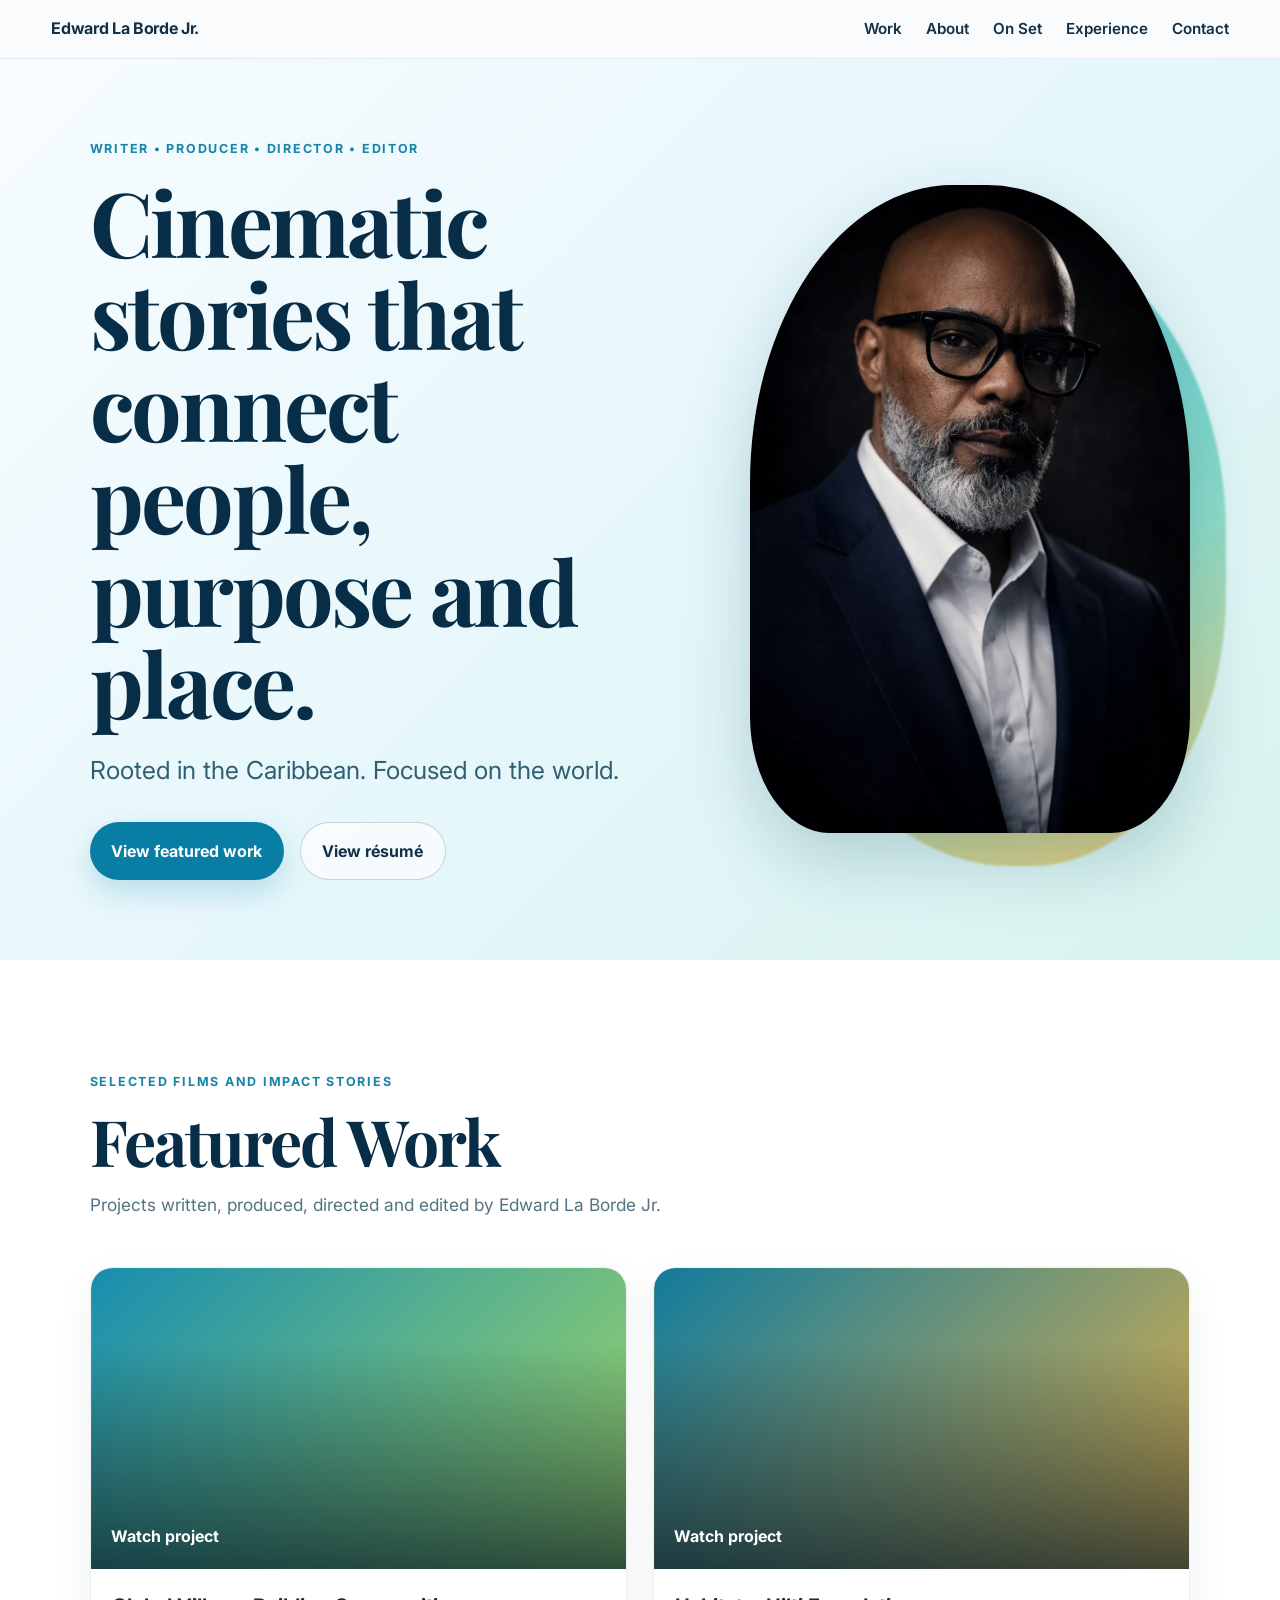
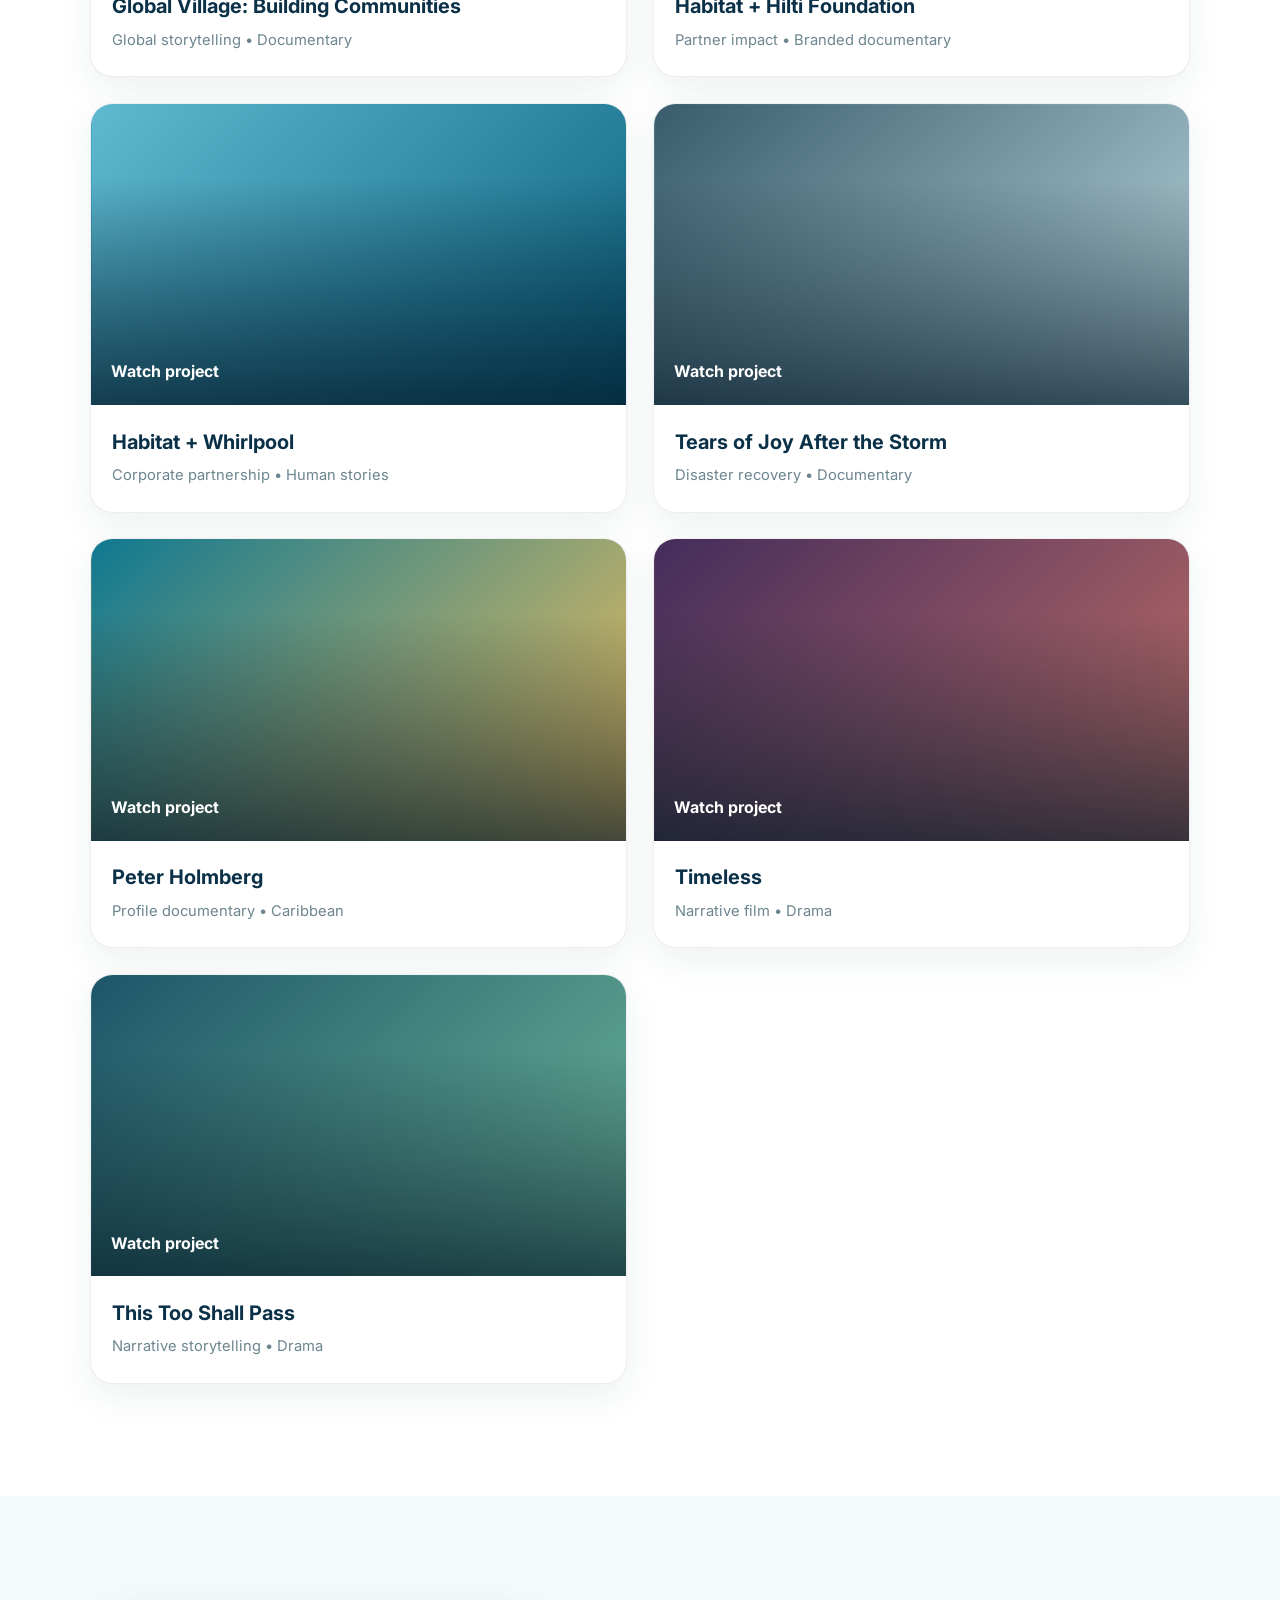
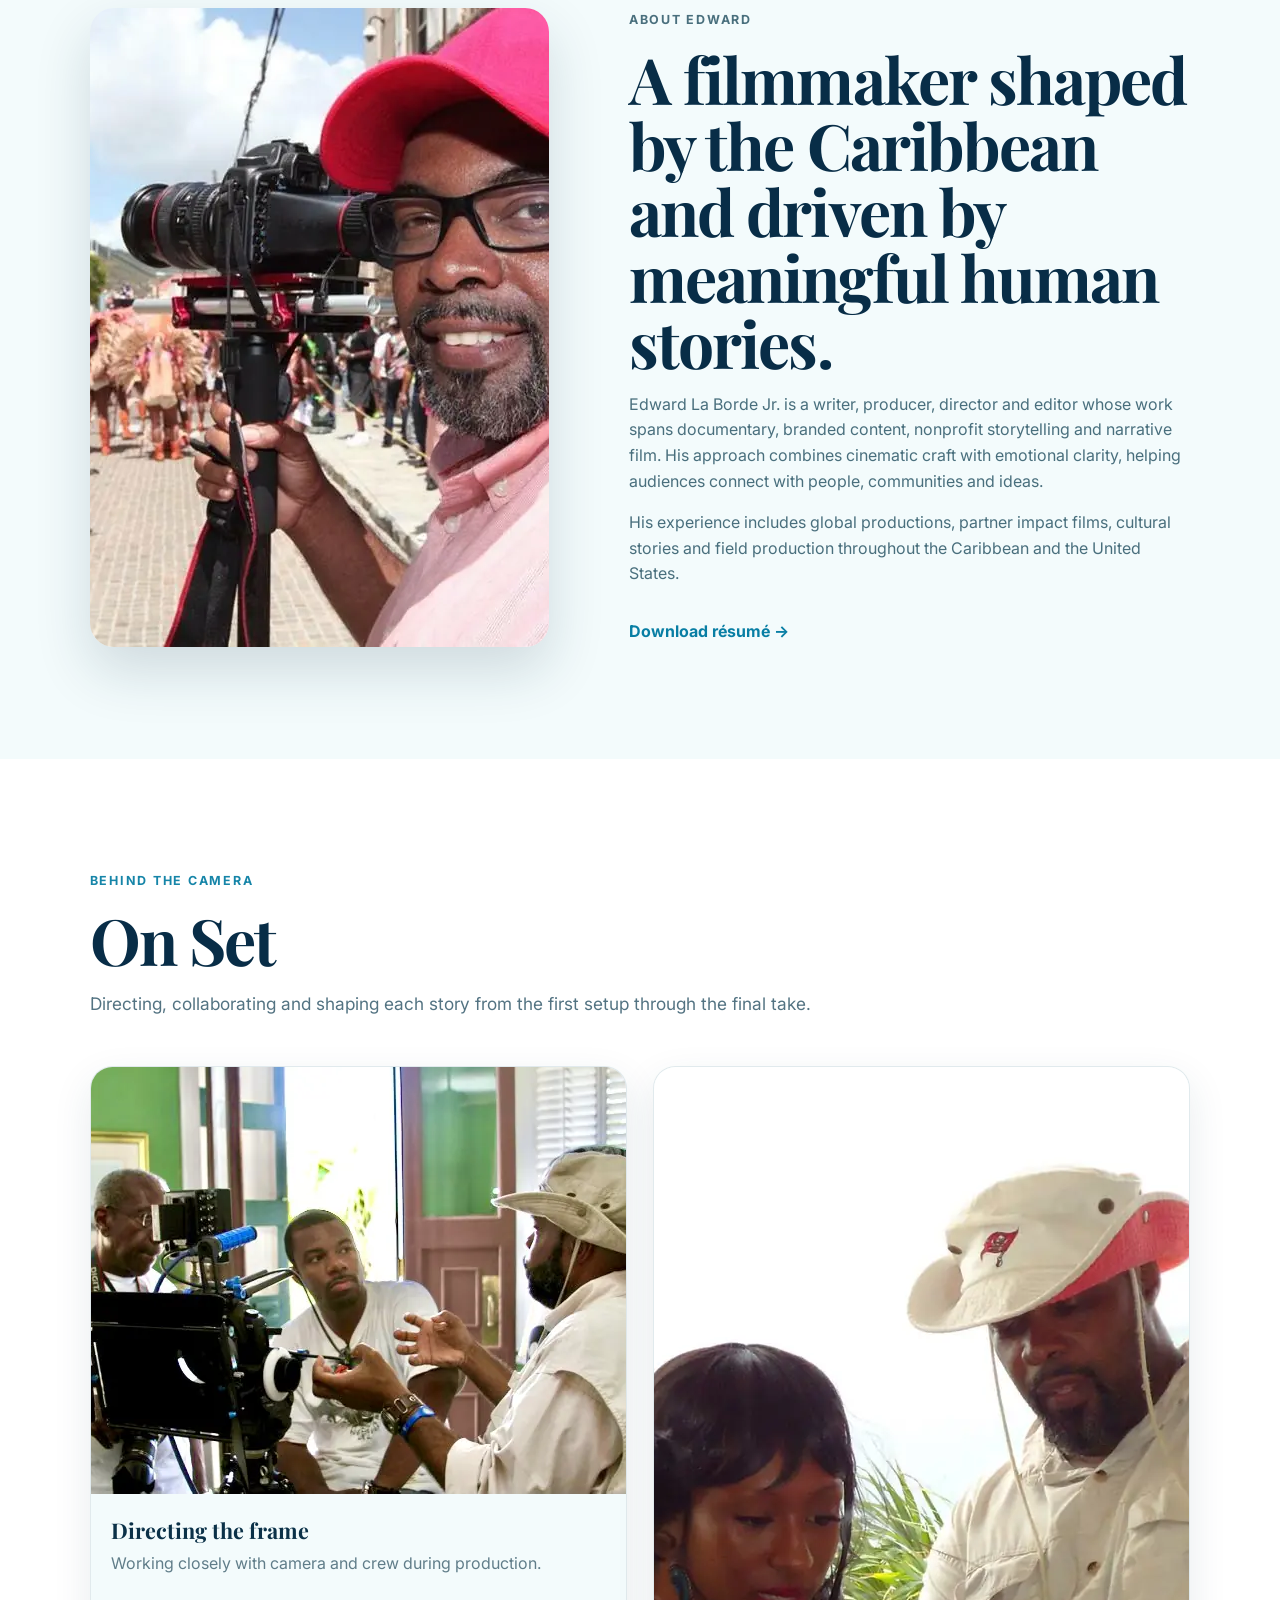
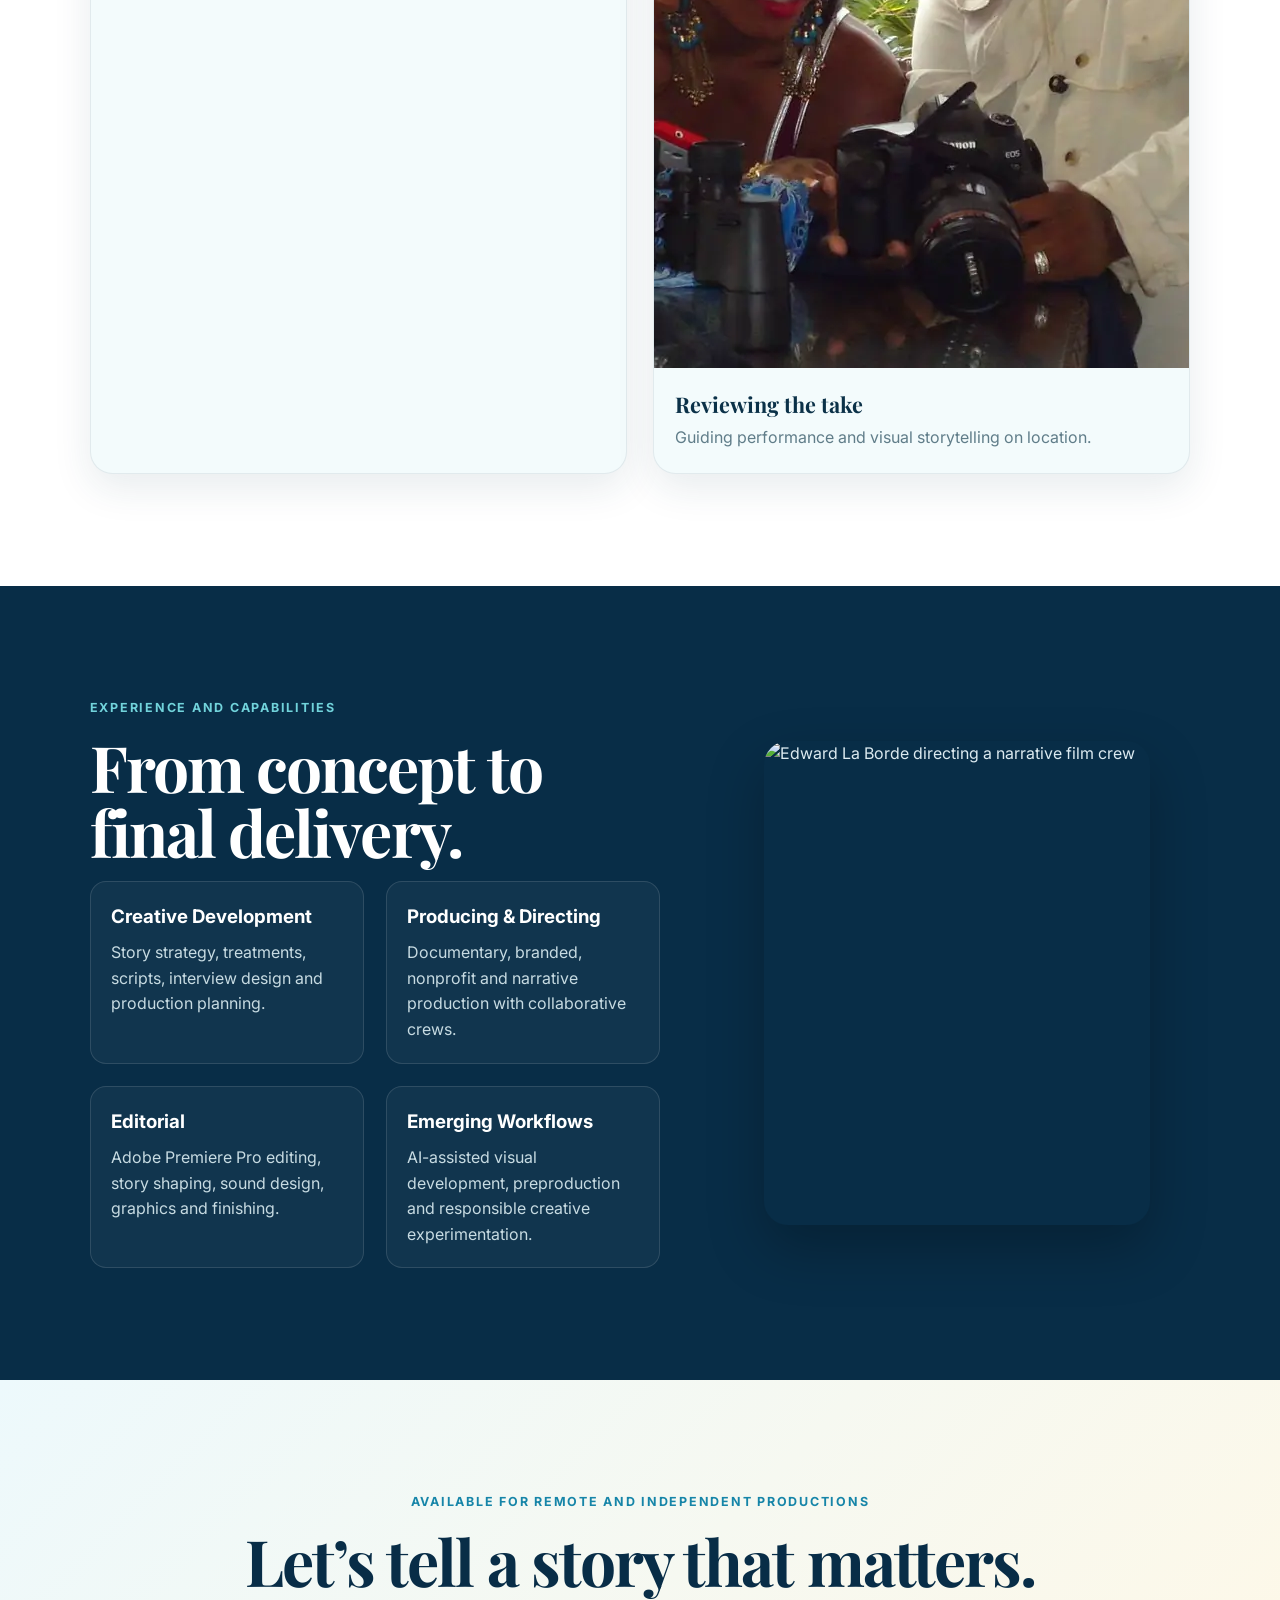
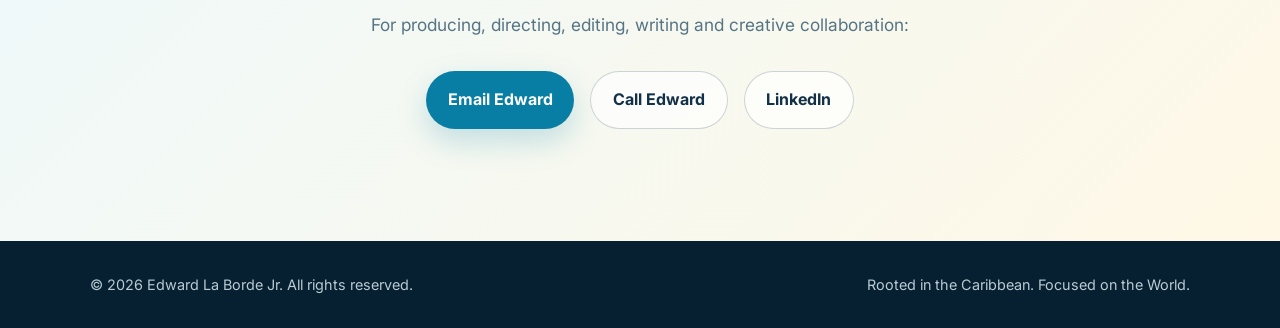
==== index.html @ b7d99476 "Add portfolio photography and On Set section" ====
<!doctype html>
<html lang="en">
<head>
  <meta charset="utf-8">
  <meta name="viewport" content="width=device-width, initial-scale=1">
  <meta name="description" content="Edward La Borde Jr. — writer, producer, director and editor creating human-centered cinematic stories.">
  <title>Edward La Borde Jr. | Cinematic Storyteller</title>
  <link rel="preconnect" href="https://fonts.googleapis.com">
  <link rel="preconnect" href="https://fonts.gstatic.com" crossorigin>
  <link href="https://fonts.googleapis.com/css2?family=Inter:wght@400;500;600;700&family=Playfair+Display:wght@600;700&display=swap" rel="stylesheet">
  <link rel="stylesheet" href="styles.css">
</head>
<body>
  <header class="site-header">
    <a class="brand" href="#top">Edward La Borde Jr.</a>
    <button class="nav-toggle" aria-label="Open menu" aria-expanded="false">Menu</button>
    <nav class="site-nav" aria-label="Primary navigation">
      <a href="#work">Work</a>
      <a href="#about">About</a>
      <a href="#on-set">On Set</a>
      <a href="#experience">Experience</a>
      <a href="#contact">Contact</a>
    </nav>
  </header>

  <main id="top">
    <section class="hero">
      <div class="hero-copy">
        <p class="eyebrow">Writer • Producer • Director • Editor</p>
        <h1>Cinematic stories that connect people, purpose and place.</h1>
        <p class="hero-intro">Rooted in the Caribbean. Focused on the world.</p>
        <div class="hero-actions">
          <a class="button button-primary" href="#work">View featured work</a>
          <a class="button button-secondary" href="assets/docs/Edward-La-Borde-Resume.docx" target="_blank" rel="noopener">View résumé</a>
        </div>
      </div>
      <figure class="hero-portrait">
        <img src="assets/images/edward-headshot.webp" alt="Professional portrait of Edward La Borde Jr." width="1024" height="1536" fetchpriority="high">
      </figure>
    </section>

    <section class="section section-light" id="work">
      <div class="section-heading">
        <p class="eyebrow">Selected films and impact stories</p>
        <h2>Featured Work</h2>
        <p>Projects written, produced, directed and edited by Edward La Borde Jr.</p>
      </div>
      <div class="project-grid">
        <a class="project-card" href="https://youtu.be/5-84dpp8J24" target="_blank" rel="noopener">
          <div class="project-thumb project-thumb-one"><span>Watch project</span></div>
          <div class="project-copy"><h3>Global Village: Building Communities</h3><p>Global storytelling • Documentary</p></div>
        </a>
        <a class="project-card" href="https://youtu.be/UZOpP4qLW0Q" target="_blank" rel="noopener">
          <div class="project-thumb project-thumb-two"><span>Watch project</span></div>
          <div class="project-copy"><h3>Habitat + Hilti Foundation</h3><p>Partner impact • Branded documentary</p></div>
        </a>
        <a class="project-card" href="https://youtu.be/HYwnc78DNlQ" target="_blank" rel="noopener">
          <div class="project-thumb project-thumb-three"><span>Watch project</span></div>
          <div class="project-copy"><h3>Habitat + Whirlpool</h3><p>Corporate partnership • Human stories</p></div>
        </a>
        <a class="project-card" href="https://youtu.be/f2Uqr2PE3xc" target="_blank" rel="noopener">
          <div class="project-thumb project-thumb-four"><span>Watch project</span></div>
          <div class="project-copy"><h3>Tears of Joy After the Storm</h3><p>Disaster recovery • Documentary</p></div>
        </a>
        <a class="project-card" href="https://youtu.be/fJshWXJtGZI" target="_blank" rel="noopener">
          <div class="project-thumb project-thumb-five"><span>Watch project</span></div>
          <div class="project-copy"><h3>Peter Holmberg</h3><p>Profile documentary • Caribbean</p></div>
        </a>
        <a class="project-card" href="https://tubitv.com/movies/100008415/timeless-a-virgin-islands-love-story" target="_blank" rel="noopener">
          <div class="project-thumb project-thumb-six"><span>Watch project</span></div>
          <div class="project-copy"><h3>Timeless</h3><p>Narrative film • Drama</p></div>
        </a>
        <a class="project-card" href="https://youtu.be/YUW5t6z81Pc" target="_blank" rel="noopener">
          <div class="project-thumb project-thumb-seven"><span>Watch project</span></div>
          <div class="project-copy"><h3>This Too Shall Pass</h3><p>Narrative storytelling • Drama</p></div>
        </a>
      </div>
    </section>

    <section class="section about" id="about">
      <div class="about-image"><img src="assets/images/edward-carnival-camera.webp" alt="Edward La Borde filming Carnival in St. Thomas" width="960" height="639" loading="lazy"></div>
      <div class="about-copy">
        <p class="eyebrow">About Edward</p>
        <h2>A filmmaker shaped by the Caribbean and driven by meaningful human stories.</h2>
        <p>Edward La Borde Jr. is a writer, producer, director and editor whose work spans documentary, branded content, nonprofit storytelling and narrative film. His approach combines cinematic craft with emotional clarity, helping audiences connect with people, communities and ideas.</p>
        <p>His experience includes global productions, partner impact films, cultural stories and field production throughout the Caribbean and the United States.</p>
        <a class="text-link" href="assets/docs/Edward-La-Borde-Resume.docx" target="_blank" rel="noopener">Download résumé →</a>
      </div>
    </section>

    <section class="section on-set section-light" id="on-set">
      <div class="section-heading">
        <p class="eyebrow">Behind the camera</p>
        <h2>On Set</h2>
        <p>Directing, collaborating and shaping each story from the first setup through the final take.</p>
      </div>
      <div class="on-set-grid">
        <figure class="on-set-card">
          <img src="assets/images/edward-on-set-camera.webp" alt="Edward La Borde directing beside a cinema camera and crew" width="640" height="427" loading="lazy">
          <figcaption><strong>Directing the frame</strong><span>Working closely with camera and crew during production.</span></figcaption>
        </figure>
        <figure class="on-set-card">
          <img src="assets/images/edward-on-set-review.webp" alt="Edward La Borde reviewing footage with cast and crew on location" width="1600" height="901" loading="lazy">
          <figcaption><strong>Reviewing the take</strong><span>Guiding performance and visual storytelling on location.</span></figcaption>
        </figure>
      </div>
    </section>

    <section class="section section-deep" id="experience">
      <div class="experience-copy">
        <p class="eyebrow">Experience and capabilities</p>
        <h2>From concept to final delivery.</h2>
        <div class="capability-grid">
          <div><h3>Creative Development</h3><p>Story strategy, treatments, scripts, interview design and production planning.</p></div>
          <div><h3>Producing & Directing</h3><p>Documentary, branded, nonprofit and narrative production with collaborative crews.</p></div>
          <div><h3>Editorial</h3><p>Adobe Premiere Pro editing, story shaping, sound design, graphics and finishing.</p></div>
          <div><h3>Emerging Workflows</h3><p>AI-assisted visual development, preproduction and responsible creative experimentation.</p></div>
        </div>
      </div>
      <figure class="experience-image"><img src="assets/images/edward-directing-set.jpg" alt="Edward La Borde directing a narrative film crew"></figure>
    </section>

    <section class="section contact" id="contact">
      <p class="eyebrow">Available for remote and independent productions</p>
      <h2>Let’s tell a story that matters.</h2>
      <p>For producing, directing, editing, writing and creative collaboration:</p>
      <div class="contact-actions">
        <a class="button button-primary" href="mailto:edlaborde@me.com">Email Edward</a>
        <a class="button button-secondary" href="tel:+14706293213">Call Edward</a>
        <a class="button button-secondary" href="https://www.linkedin.com/in/edward-la-borde-jr-29476838" target="_blank" rel="noopener">LinkedIn</a>
      </div>
    </section>
  </main>

  <footer>
    <p>© <span id="year"></span> Edward La Borde Jr. All rights reserved.</p>
    <p>Rooted in the Caribbean. Focused on the World.</p>
  </footer>
  <script src="script.js"></script>
</body>
</html>
---- styles.css ----
*{box-sizing:border-box}html{scroll-behavior:smooth}body{margin:0;font-family:Inter,Arial,sans-serif;color:#123047;background:#f9fbfc;line-height:1.6}img{max-width:100%;display:block}a{color:inherit;text-decoration:none}.site-header{position:sticky;top:0;z-index:20;display:flex;align-items:center;justify-content:space-between;padding:1rem 4vw;background:rgba(249,251,252,.95);backdrop-filter:blur(14px);border-bottom:1px solid rgba(18,48,71,.08)}.brand{font-weight:700;letter-spacing:-.02em}.site-nav{display:flex;gap:1.5rem}.site-nav a{font-size:.95rem;font-weight:600}.nav-toggle{display:none;border:0;background:transparent;font:inherit;font-weight:700}.hero{min-height:88vh;display:grid;grid-template-columns:1.15fr .85fr;align-items:center;gap:4rem;padding:5rem 7vw;background:linear-gradient(135deg,#f7fcff 0%,#e6f7fb 52%,#d7f3ee 100%);overflow:hidden}.hero-copy{max-width:760px}.eyebrow{text-transform:uppercase;letter-spacing:.14em;font-size:.78rem;font-weight:700;color:#1685a8;margin:0 0 1rem}.hero h1,.section h2{font-family:"Playfair Display",Georgia,serif;line-height:1.03;letter-spacing:-.03em}.hero h1{font-size:clamp(3.2rem,7vw,6.8rem);margin:0;color:#082d47}.hero-intro{font-size:clamp(1.15rem,2vw,1.55rem);margin:1.4rem 0 0;color:#315f72}.hero-actions,.contact-actions{display:flex;gap:1rem;flex-wrap:wrap;margin-top:2rem}.button{display:inline-flex;align-items:center;justify-content:center;padding:.95rem 1.35rem;border-radius:999px;font-weight:700;transition:.25s ease}.button-primary{background:#087ea4;color:white;box-shadow:0 12px 30px rgba(8,126,164,.22)}.button-primary:hover{transform:translateY(-2px);background:#066d8d}.button-secondary{border:1px solid rgba(8,45,71,.2);background:rgba(255,255,255,.65)}.button-secondary:hover{background:#fff;transform:translateY(-2px)}.hero-portrait{margin:0;position:relative}.hero-portrait:before{content:"";position:absolute;inset:7% -8% -5% 5%;border-radius:50% 50% 45% 55%;background:linear-gradient(160deg,#28b7c7,#79d6c0 55%,#f0c35b);filter:blur(1px);opacity:.8}.hero-portrait img{position:relative;width:100%;max-height:72vh;object-fit:cover;object-position:center 15%;border-radius:46% 46% 18% 18%;box-shadow:0 28px 70px rgba(16,74,95,.22)}.section{padding:7rem 7vw}.section-light{background:#fff}.section-heading{max-width:760px;margin-bottom:3rem}.section h2{font-size:clamp(2.5rem,5vw,4.8rem);margin:.2rem 0 1rem;color:#082d47}.section-heading>p:last-child{font-size:1.08rem;color:#537382}.project-grid{display:grid;grid-template-columns:repeat(2,minmax(0,1fr));gap:1.6rem}.project-card{background:#fff;border:1px solid rgba(18,48,71,.08);border-radius:1.4rem;overflow:hidden;box-shadow:0 12px 34px rgba(33,71,87,.08);transition:.28s ease}.project-card:hover{transform:translateY(-6px);box-shadow:0 22px 50px rgba(33,71,87,.14)}.project-thumb{aspect-ratio:16/9;display:flex;align-items:flex-end;padding:1.25rem;position:relative;overflow:hidden;background-size:cover;background-position:center}.project-thumb:after{content:"";position:absolute;inset:0;background:linear-gradient(180deg,transparent 25%,rgba(3,26,41,.72) 100%)}.project-thumb span{position:relative;z-index:1;color:#fff;font-weight:700}.project-thumb-one{background-image:linear-gradient(135deg,#178db0,#a4d966)}.project-thumb-two{background-image:linear-gradient(135deg,#117b9c,#e6b34a)}.project-thumb-three{background-image:linear-gradient(135deg,#5fb9d0,#0a607d)}.project-thumb-four{background-image:linear-gradient(135deg,#395b6b,#b9d6de)}.project-thumb-five{background-image:linear-gradient(135deg,#0f7891,#f0c05d)}.project-thumb-six{background-image:linear-gradient(135deg,#432c5b,#c26e68)}.project-thumb-seven{background-image:linear-gradient(135deg,#1d5569,#6eb798)}.project-copy{padding:1.3rem 1.35rem 1.5rem}.project-copy h3{margin:0 0 .4rem;font-size:1.25rem;color:#0b3148}.project-copy p{margin:0;color:#6c858f;font-size:.92rem}.about{display:grid;grid-template-columns:.9fr 1.1fr;gap:5rem;align-items:center;background:#f3fbfc}.about-image img{border-radius:1.5rem;box-shadow:0 24px 55px rgba(18,48,71,.16);aspect-ratio:4/3;object-fit:cover;object-position:center}.about-copy p{color:#496f7d}.text-link{display:inline-block;margin-top:1rem;color:#087ea4;font-weight:700}.on-set{background:#fff}.on-set-grid{display:grid;grid-template-columns:repeat(2,minmax(0,1fr));gap:1.6rem}.on-set-card{margin:0;border-radius:1.4rem;overflow:hidden;background:#f3fbfc;border:1px solid rgba(18,48,71,.08);box-shadow:0 14px 38px rgba(33,71,87,.1)}.on-set-card img{width:100%;aspect-ratio:16/10;object-fit:cover}.on-set-card figcaption{display:flex;flex-direction:column;gap:.25rem;padding:1.2rem 1.3rem 1.35rem}.on-set-card strong{font-family:"Playfair Display",Georgia,serif;font-size:1.35rem;color:#0b3148}.on-set-card span{color:#607d89}.section-deep{display:grid;grid-template-columns:1.1fr .9fr;gap:4rem;align-items:center;background:#082d47;color:#dceaf0}.section-deep h2{color:#fff}.section-deep .eyebrow{color:#71d3db}.capability-grid{display:grid;grid-template-columns:repeat(2,minmax(0,1fr));gap:1.4rem}.capability-grid div{padding:1.25rem;border:1px solid rgba(255,255,255,.12);border-radius:1rem;background:rgba(255,255,255,.04)}.capability-grid h3{margin:0 0 .5rem;color:#fff}.capability-grid p{margin:0;color:#c7dbe2}.experience-image img{border-radius:1.5rem;box-shadow:0 24px 55px rgba(0,0,0,.25);aspect-ratio:4/5;object-fit:cover}.contact{text-align:center;background:linear-gradient(135deg,#edf9fc,#fff8e6)}.contact>p:not(.eyebrow){font-size:1.08rem;color:#567484}.contact-actions{justify-content:center}footer{display:flex;justify-content:space-between;gap:1rem;padding:2rem 7vw;background:#061f31;color:#b9cbd3;font-size:.9rem}footer p{margin:0}@media(max-width:900px){.hero,.about,.section-deep{grid-template-columns:1fr}.hero{padding-top:3.5rem}.hero-portrait{max-width:560px;margin:0 auto}.project-grid,.on-set-grid{grid-template-columns:1fr}.capability-grid{grid-template-columns:1fr 1fr}}@media(max-width:700px){.site-header{padding:1rem 5vw}.nav-toggle{display:block}.site-nav{display:none;position:absolute;top:100%;left:0;right:0;flex-direction:column;background:#f9fbfc;padding:1rem 5vw 1.5rem;border-bottom:1px solid rgba(18,48,71,.08)}.site-nav.open{display:flex}.hero,.section{padding-left:5vw;padding-right:5vw}.hero{min-height:auto;gap:2.5rem}.hero h1{font-size:clamp(2.8rem,15vw,4.5rem)}.section{padding-top:5rem;padding-bottom:5rem}.capability-grid{grid-template-columns:1fr}footer{flex-direction:column;padding-left:5vw;padding-right:5vw}}
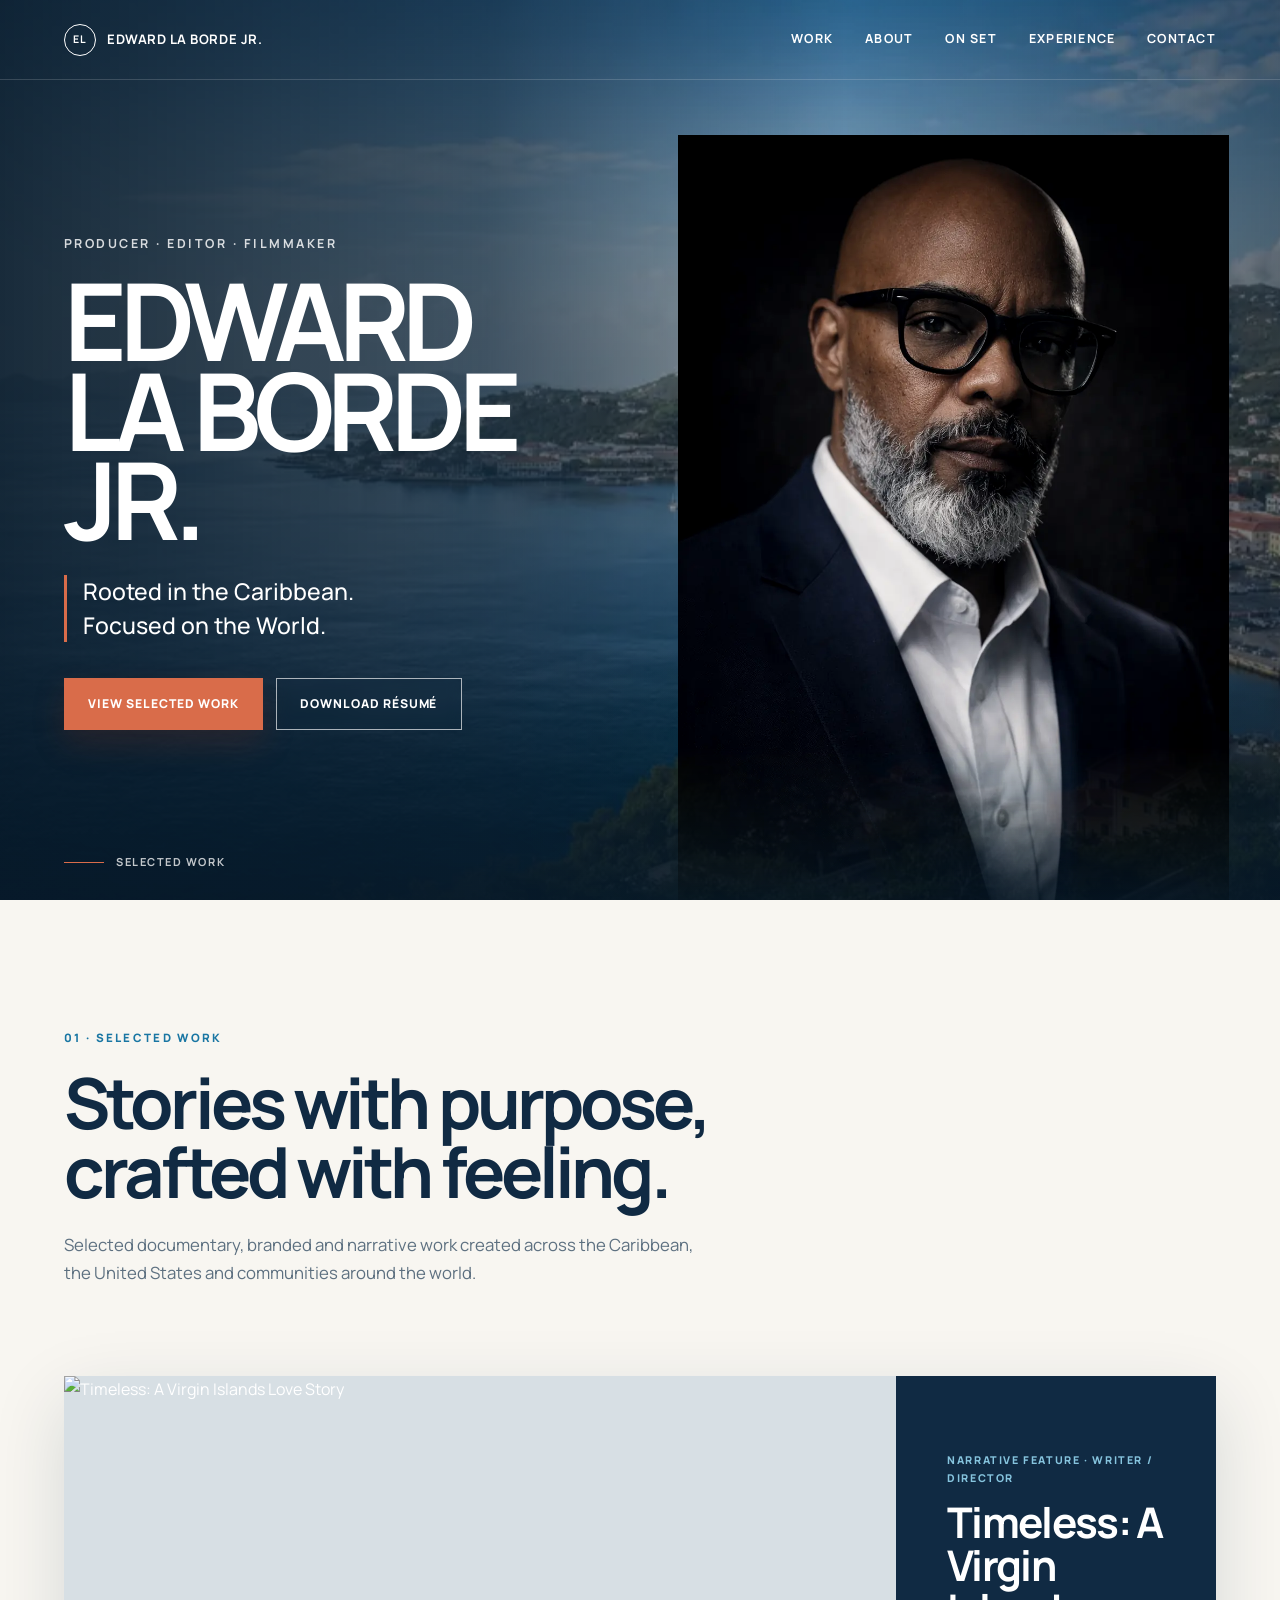
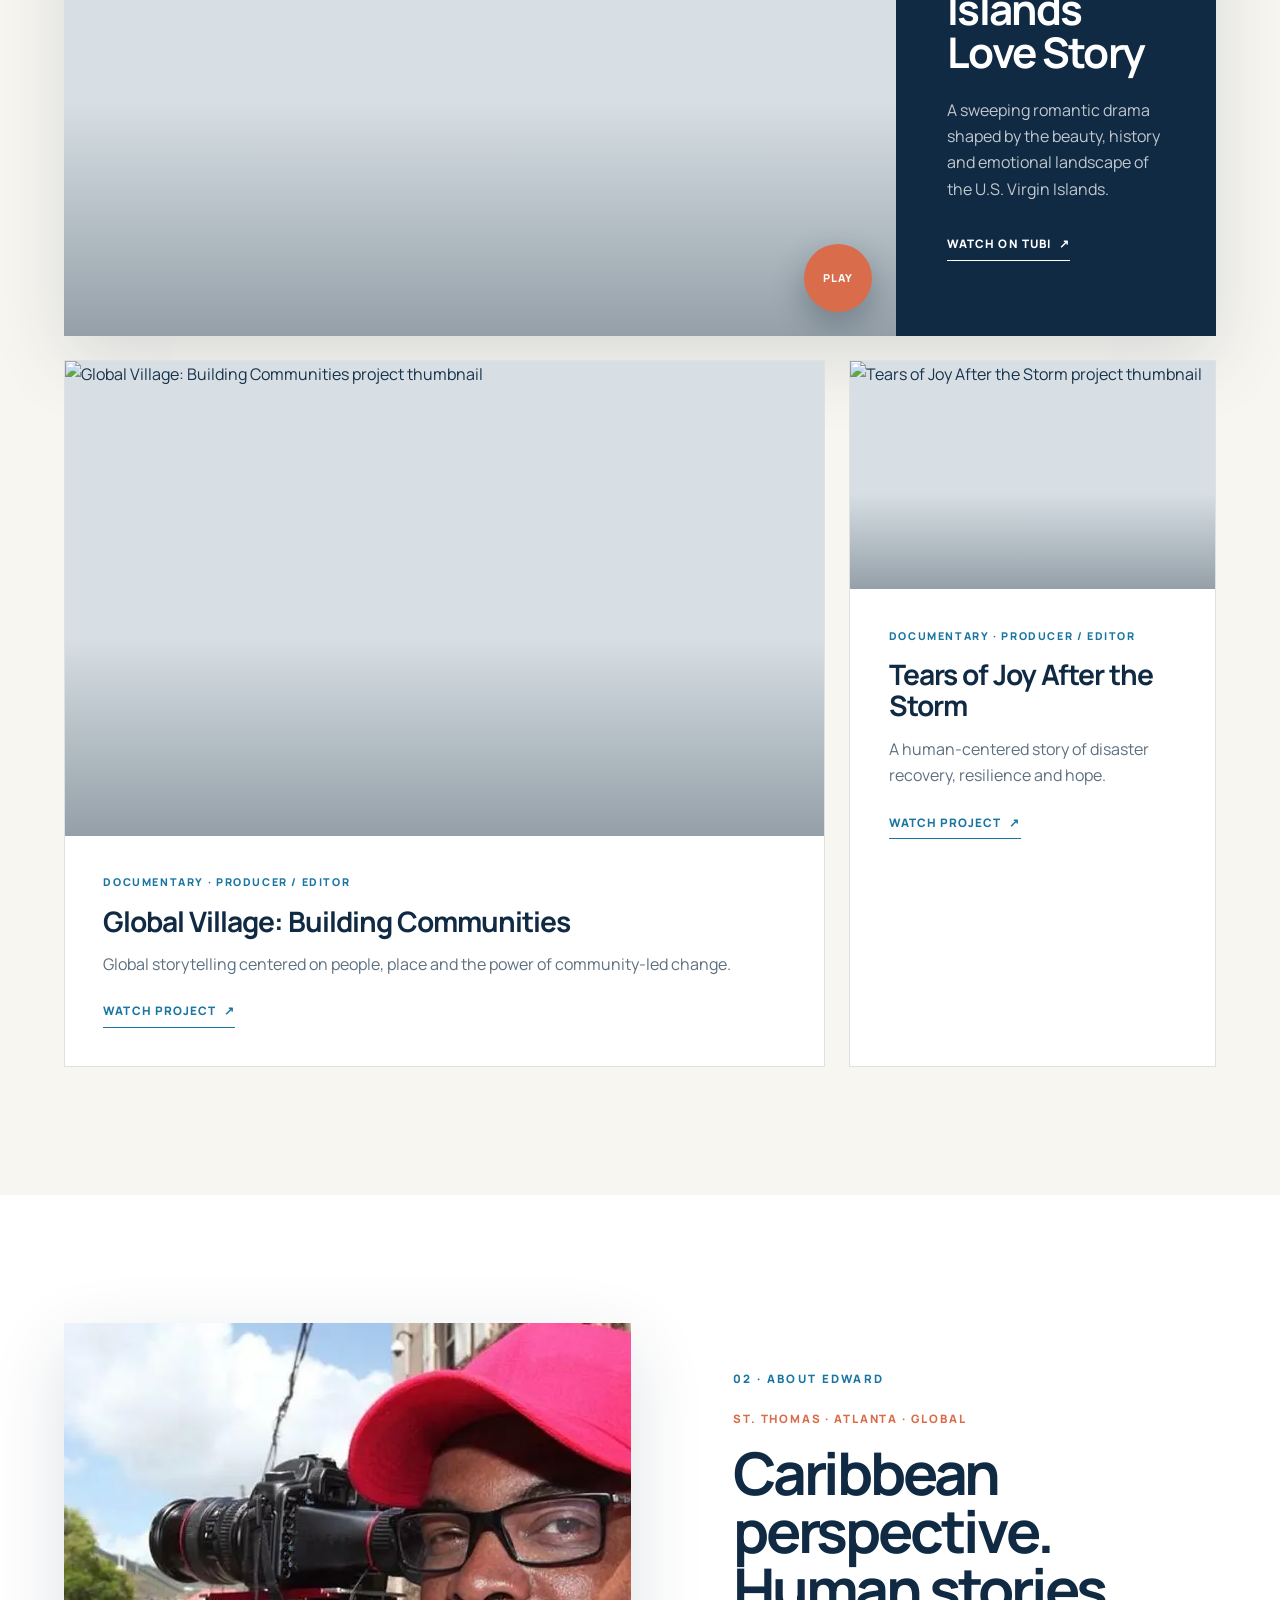
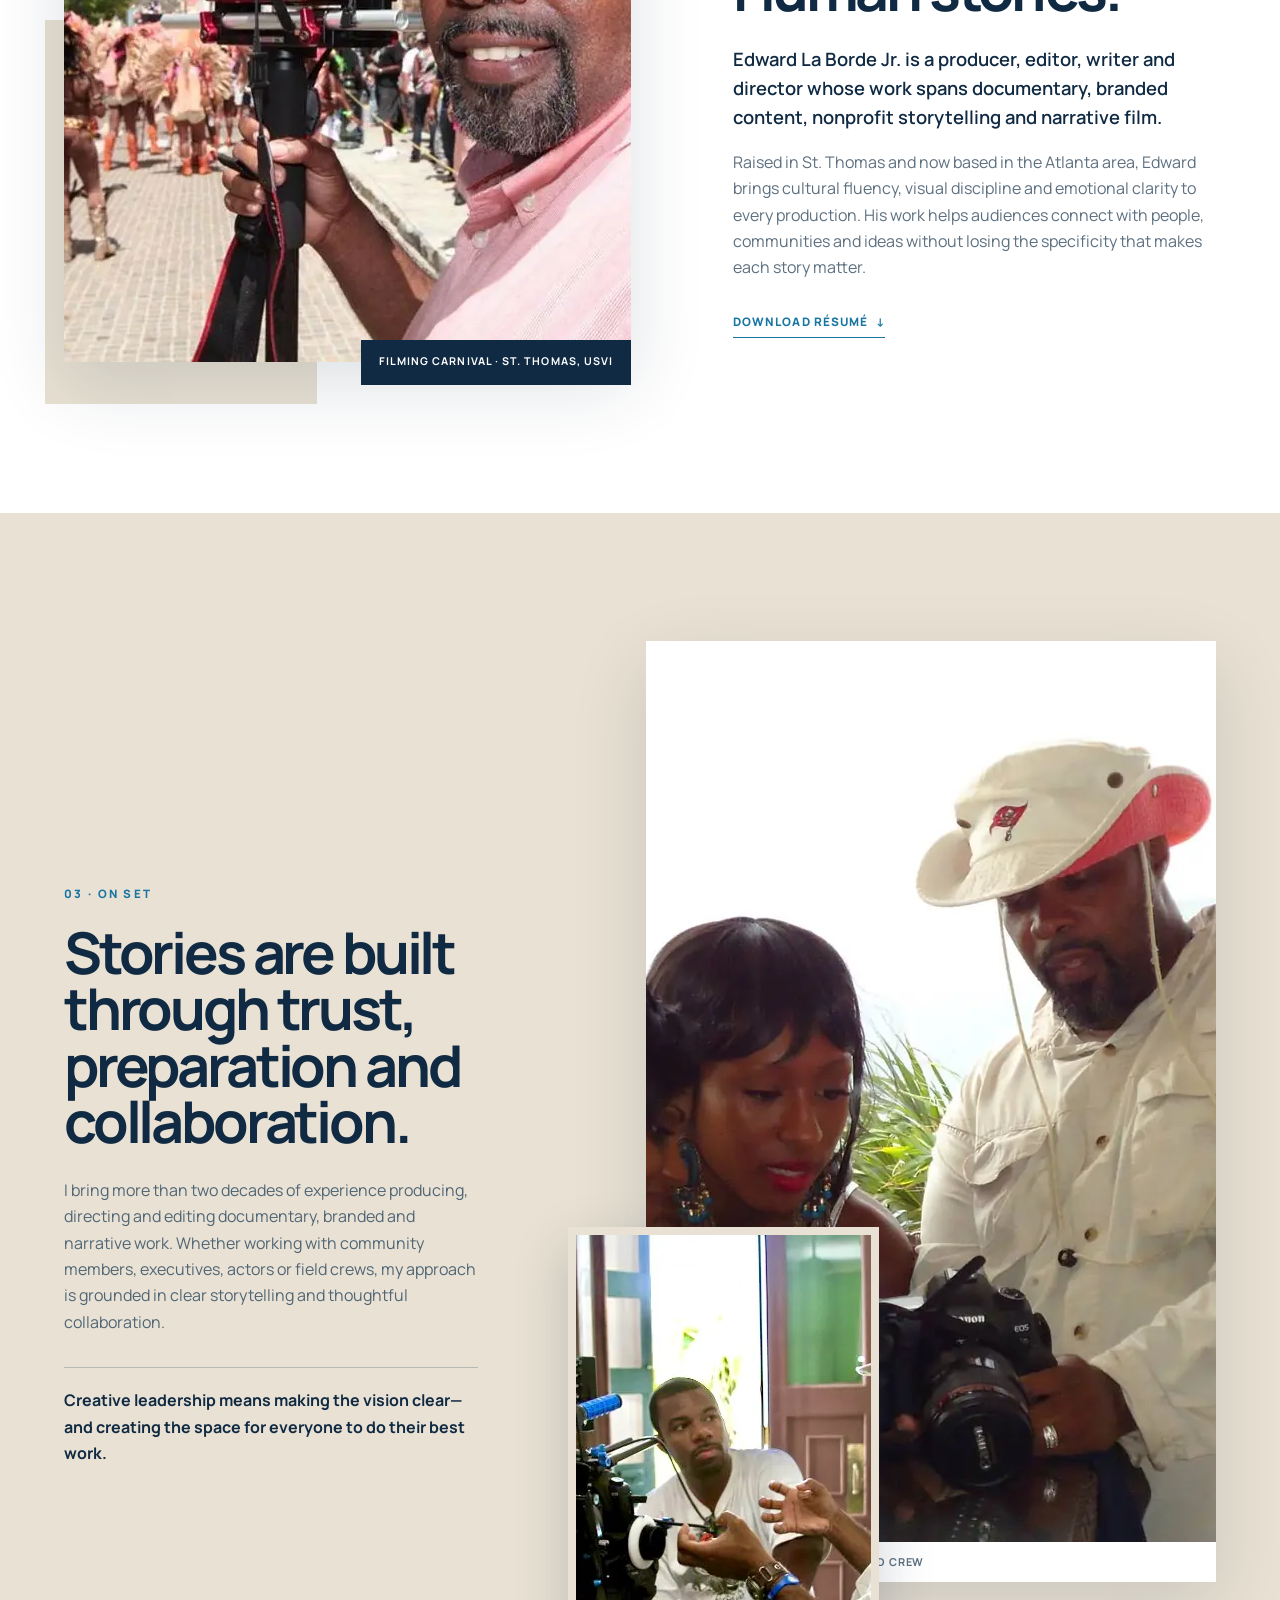
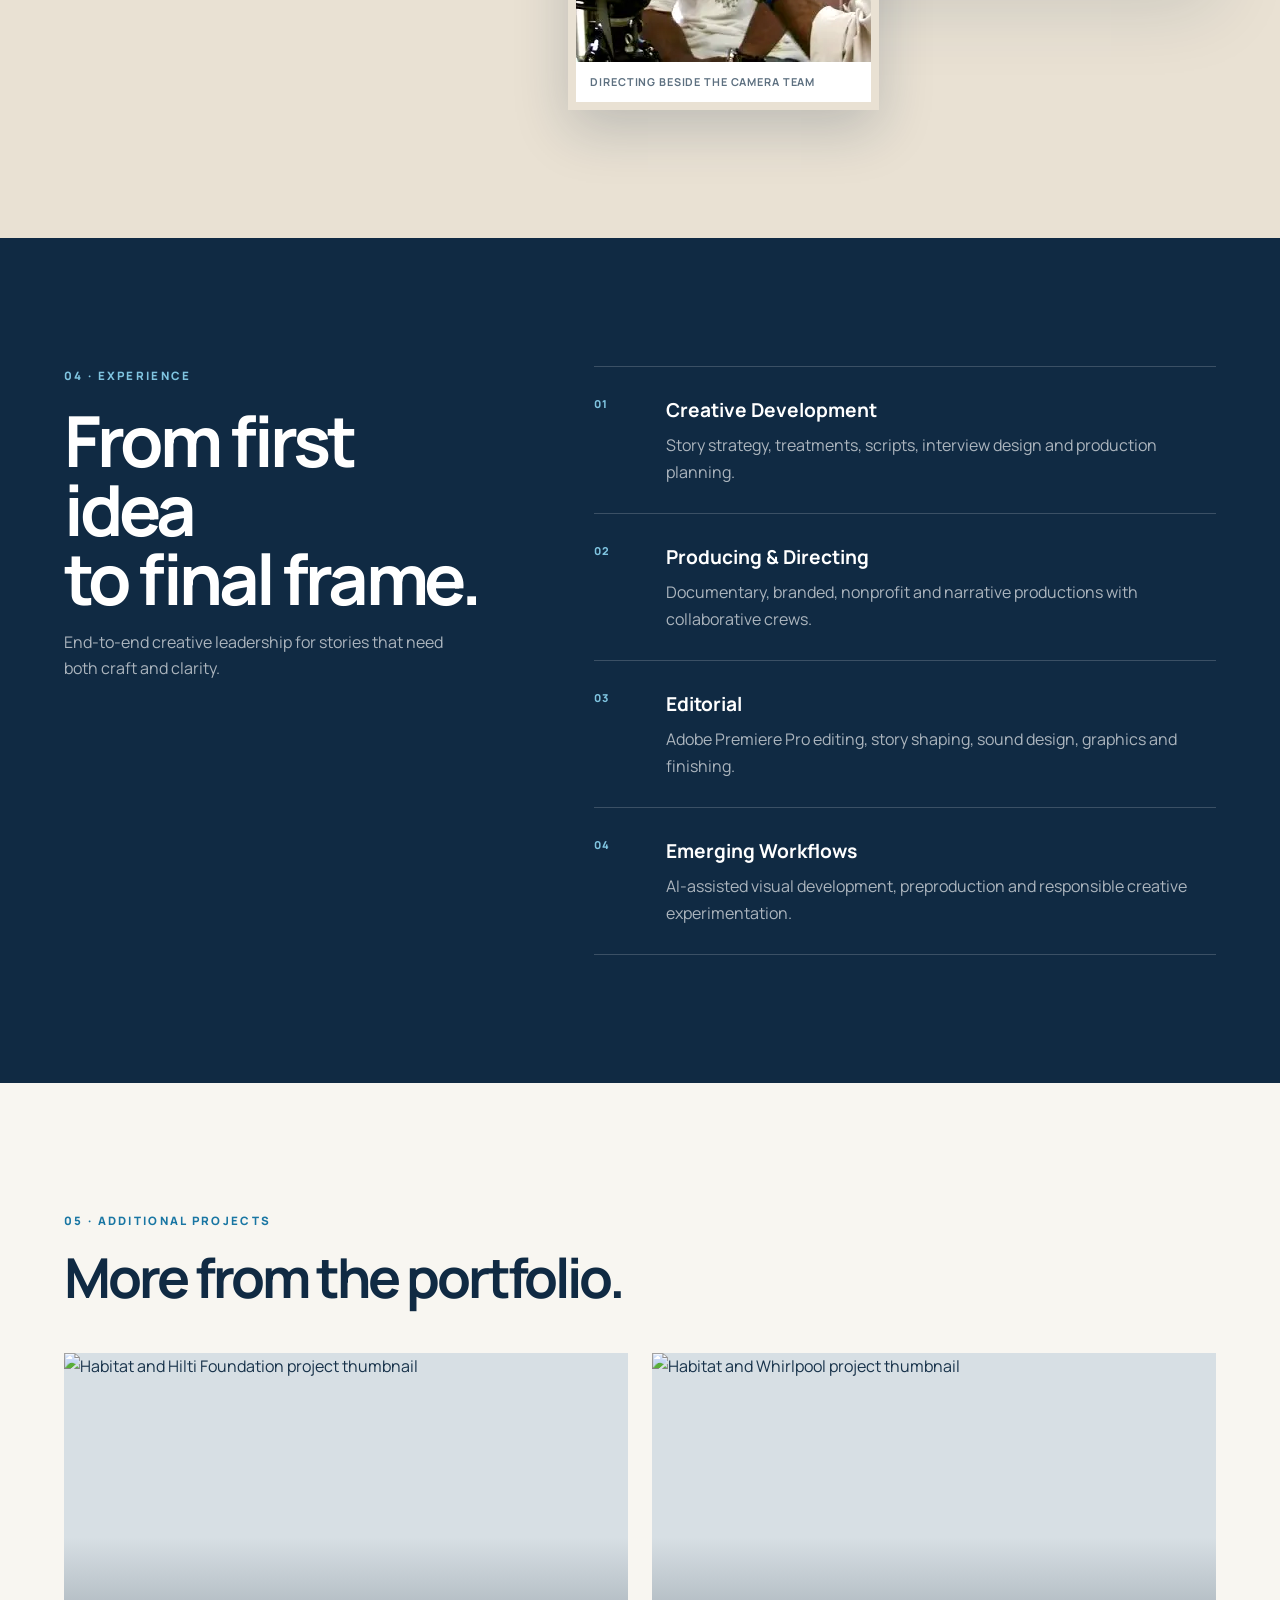
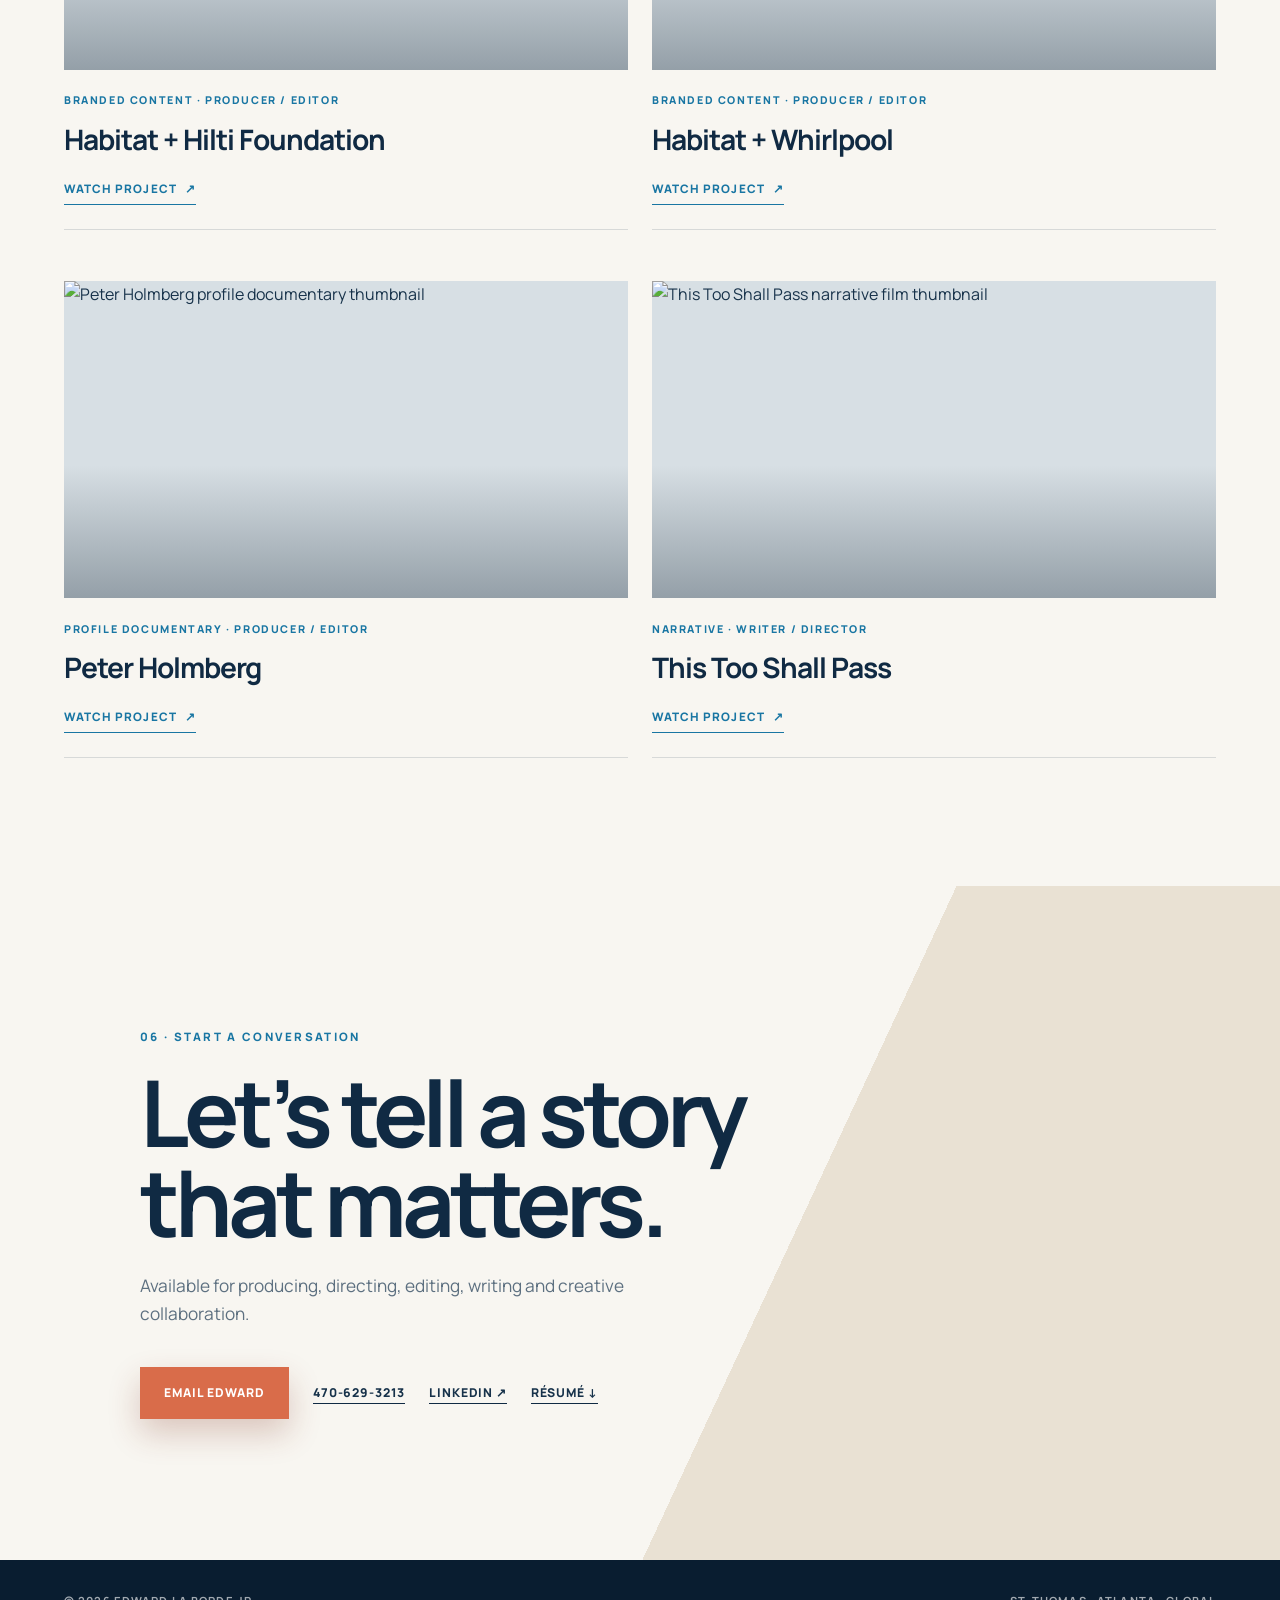
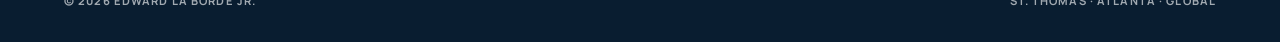
==== commit 463e06b3: "Redesign portfolio with Caribbean editorial hero and refined project layout" ====
--- a/index.html
+++ b/index.html
@@ -3,18 +3,25 @@
 <head>
   <meta charset="utf-8">
   <meta name="viewport" content="width=device-width, initial-scale=1">
-  <meta name="description" content="Edward La Borde Jr. — writer, producer, director and editor creating human-centered cinematic stories.">
-  <title>Edward La Borde Jr. | Cinematic Storyteller</title>
+  <meta name="description" content="Edward La Borde Jr. is a producer, editor and filmmaker creating cinematic documentary, branded and narrative stories.">
+  <meta name="theme-color" content="#102A43">
+  <title>Edward La Borde Jr. | Producer · Editor · Filmmaker</title>
   <link rel="preconnect" href="https://fonts.googleapis.com">
   <link rel="preconnect" href="https://fonts.gstatic.com" crossorigin>
-  <link href="https://fonts.googleapis.com/css2?family=Inter:wght@400;500;600;700&family=Playfair+Display:wght@600;700&display=swap" rel="stylesheet">
+  <link rel="preconnect" href="https://img.youtube.com">
+  <link href="https://fonts.googleapis.com/css2?family=Manrope:wght@400;500;600;700;800&display=swap" rel="stylesheet">
   <link rel="stylesheet" href="styles.css">
 </head>
 <body>
+  <a class="skip-link" href="#main-content">Skip to content</a>
+
   <header class="site-header">
-    <a class="brand" href="#top">Edward La Borde Jr.</a>
-    <button class="nav-toggle" aria-label="Open menu" aria-expanded="false">Menu</button>
-    <nav class="site-nav" aria-label="Primary navigation">
+    <a class="brand" href="#top" aria-label="Edward La Borde Jr. — home">
+      <span class="brand-mark">EL</span>
+      <span>Edward La Borde Jr.</span>
+    </a>
+    <button class="nav-toggle" aria-label="Open menu" aria-expanded="false" aria-controls="primary-nav">Menu</button>
+    <nav class="site-nav" id="primary-nav" aria-label="Primary navigation">
       <a href="#work">Work</a>
       <a href="#about">About</a>
       <a href="#on-set">On Set</a>
@@ -23,119 +30,196 @@
     </nav>
   </header>
 
-  <main id="top">
-    <section class="hero">
-      <div class="hero-copy">
-        <p class="eyebrow">Writer • Producer • Director • Editor</p>
-        <h1>Cinematic stories that connect people, purpose and place.</h1>
-        <p class="hero-intro">Rooted in the Caribbean. Focused on the world.</p>
-        <div class="hero-actions">
-          <a class="button button-primary" href="#work">View featured work</a>
-          <a class="button button-secondary" href="assets/docs/Edward-La-Borde-Resume.docx" target="_blank" rel="noopener">View résumé</a>
-        </div>
-      </div>
-      <figure class="hero-portrait">
-        <img src="assets/images/edward-headshot.webp" alt="Professional portrait of Edward La Borde Jr." width="1024" height="1536" fetchpriority="high">
-      </figure>
-    </section>
-
-    <section class="section section-light" id="work">
-      <div class="section-heading">
-        <p class="eyebrow">Selected films and impact stories</p>
-        <h2>Featured Work</h2>
-        <p>Projects written, produced, directed and edited by Edward La Borde Jr.</p>
-      </div>
-      <div class="project-grid">
-        <a class="project-card" href="https://youtu.be/5-84dpp8J24" target="_blank" rel="noopener">
-          <div class="project-thumb project-thumb-one"><span>Watch project</span></div>
-          <div class="project-copy"><h3>Global Village: Building Communities</h3><p>Global storytelling • Documentary</p></div>
+  <main id="main-content">
+    <section class="hero" id="top" aria-labelledby="hero-title">
+      <div class="hero-background" aria-hidden="true"></div>
+      <div class="hero-inner">
+        <div class="hero-copy">
+          <p class="hero-kicker">Producer · Editor · Filmmaker</p>
+          <h1 id="hero-title">Edward<br>La Borde Jr.</h1>
+          <p class="hero-tagline">Rooted in the Caribbean.<br>Focused on the World.</p>
+          <div class="hero-actions">
+            <a class="button button-coral" href="#work">View Selected Work</a>
+            <a class="button button-ghost" href="assets/docs/Edward-La-Borde-Resume.docx" target="_blank" rel="noopener">Download Résumé</a>
+          </div>
+        </div>
+        <figure class="hero-portrait">
+          <img src="assets/images/edward-headshot.webp" alt="Edward La Borde Jr., producer, editor and filmmaker" width="1024" height="1536" fetchpriority="high">
+        </figure>
+      </div>
+      <a class="hero-scroll" href="#work" aria-label="Scroll to selected work"><span></span>Selected work</a>
+    </section>
+
+    <section class="section work-section" id="work">
+      <div class="section-intro reveal">
+        <p class="eyebrow">01 · Selected Work</p>
+        <h2>Stories with purpose,<br>crafted with feeling.</h2>
+        <p>Selected documentary, branded and narrative work created across the Caribbean, the United States and communities around the world.</p>
+      </div>
+
+      <article class="timeless-feature reveal">
+        <a class="timeless-image project-image" href="https://tubitv.com/movies/100008415/timeless-a-virgin-islands-love-story" target="_blank" rel="noopener" aria-label="Watch Timeless: A Virgin Islands Love Story on Tubi">
+          <img src="https://img.youtube.com/vi/U5YIOKUBXoQ/maxresdefault.jpg" data-fallback="https://img.youtube.com/vi/U5YIOKUBXoQ/hqdefault.jpg" alt="Timeless: A Virgin Islands Love Story" width="1280" height="720" loading="eager">
+          <span class="play-badge" aria-hidden="true">Play</span>
         </a>
-        <a class="project-card" href="https://youtu.be/UZOpP4qLW0Q" target="_blank" rel="noopener">
-          <div class="project-thumb project-thumb-two"><span>Watch project</span></div>
-          <div class="project-copy"><h3>Habitat + Hilti Foundation</h3><p>Partner impact • Branded documentary</p></div>
-        </a>
-        <a class="project-card" href="https://youtu.be/HYwnc78DNlQ" target="_blank" rel="noopener">
-          <div class="project-thumb project-thumb-three"><span>Watch project</span></div>
-          <div class="project-copy"><h3>Habitat + Whirlpool</h3><p>Corporate partnership • Human stories</p></div>
-        </a>
-        <a class="project-card" href="https://youtu.be/f2Uqr2PE3xc" target="_blank" rel="noopener">
-          <div class="project-thumb project-thumb-four"><span>Watch project</span></div>
-          <div class="project-copy"><h3>Tears of Joy After the Storm</h3><p>Disaster recovery • Documentary</p></div>
-        </a>
-        <a class="project-card" href="https://youtu.be/fJshWXJtGZI" target="_blank" rel="noopener">
-          <div class="project-thumb project-thumb-five"><span>Watch project</span></div>
-          <div class="project-copy"><h3>Peter Holmberg</h3><p>Profile documentary • Caribbean</p></div>
-        </a>
-        <a class="project-card" href="https://tubitv.com/movies/100008415/timeless-a-virgin-islands-love-story" target="_blank" rel="noopener">
-          <div class="project-thumb project-thumb-six"><span>Watch project</span></div>
-          <div class="project-copy"><h3>Timeless</h3><p>Narrative film • Drama</p></div>
-        </a>
-        <a class="project-card" href="https://youtu.be/YUW5t6z81Pc" target="_blank" rel="noopener">
-          <div class="project-thumb project-thumb-seven"><span>Watch project</span></div>
-          <div class="project-copy"><h3>This Too Shall Pass</h3><p>Narrative storytelling • Drama</p></div>
-        </a>
-      </div>
-    </section>
-
-    <section class="section about" id="about">
-      <div class="about-image"><img src="assets/images/edward-carnival-camera.webp" alt="Edward La Borde filming Carnival in St. Thomas" width="960" height="639" loading="lazy"></div>
-      <div class="about-copy">
-        <p class="eyebrow">About Edward</p>
-        <h2>A filmmaker shaped by the Caribbean and driven by meaningful human stories.</h2>
-        <p>Edward La Borde Jr. is a writer, producer, director and editor whose work spans documentary, branded content, nonprofit storytelling and narrative film. His approach combines cinematic craft with emotional clarity, helping audiences connect with people, communities and ideas.</p>
-        <p>His experience includes global productions, partner impact films, cultural stories and field production throughout the Caribbean and the United States.</p>
-        <a class="text-link" href="assets/docs/Edward-La-Borde-Resume.docx" target="_blank" rel="noopener">Download résumé →</a>
-      </div>
-    </section>
-
-    <section class="section on-set section-light" id="on-set">
-      <div class="section-heading">
-        <p class="eyebrow">Behind the camera</p>
-        <h2>On Set</h2>
-        <p>Directing, collaborating and shaping each story from the first setup through the final take.</p>
-      </div>
-      <div class="on-set-grid">
-        <figure class="on-set-card">
-          <img src="assets/images/edward-on-set-camera.webp" alt="Edward La Borde directing beside a cinema camera and crew" width="640" height="427" loading="lazy">
-          <figcaption><strong>Directing the frame</strong><span>Working closely with camera and crew during production.</span></figcaption>
-        </figure>
-        <figure class="on-set-card">
-          <img src="assets/images/edward-on-set-review.webp" alt="Edward La Borde reviewing footage with cast and crew on location" width="1600" height="901" loading="lazy">
-          <figcaption><strong>Reviewing the take</strong><span>Guiding performance and visual storytelling on location.</span></figcaption>
-        </figure>
-      </div>
-    </section>
-
-    <section class="section section-deep" id="experience">
-      <div class="experience-copy">
-        <p class="eyebrow">Experience and capabilities</p>
-        <h2>From concept to final delivery.</h2>
-        <div class="capability-grid">
+        <div class="timeless-copy">
+          <p class="project-meta">Narrative Feature · Writer / Director</p>
+          <h3>Timeless: A Virgin Islands Love Story</h3>
+          <p>A sweeping romantic drama shaped by the beauty, history and emotional landscape of the U.S. Virgin Islands.</p>
+          <a class="project-link" href="https://tubitv.com/movies/100008415/timeless-a-virgin-islands-love-story" target="_blank" rel="noopener">Watch on Tubi <span aria-hidden="true">↗</span></a>
+        </div>
+      </article>
+
+      <div class="featured-grid">
+        <article class="project-card project-card-wide reveal">
+          <a class="project-image" href="https://youtu.be/5-84dpp8J24" target="_blank" rel="noopener">
+            <img src="https://img.youtube.com/vi/5-84dpp8J24/maxresdefault.jpg" data-fallback="https://img.youtube.com/vi/5-84dpp8J24/hqdefault.jpg" alt="Global Village: Building Communities project thumbnail" width="1280" height="720" loading="lazy">
+          </a>
+          <div class="project-details">
+            <p class="project-meta">Documentary · Producer / Editor</p>
+            <h3>Global Village: Building Communities</h3>
+            <p>Global storytelling centered on people, place and the power of community-led change.</p>
+            <a class="project-link" href="https://youtu.be/5-84dpp8J24" target="_blank" rel="noopener">Watch project <span aria-hidden="true">↗</span></a>
+          </div>
+        </article>
+
+        <article class="project-card reveal">
+          <a class="project-image" href="https://youtu.be/f2Uqr2PE3xc" target="_blank" rel="noopener">
+            <img src="https://img.youtube.com/vi/f2Uqr2PE3xc/maxresdefault.jpg" data-fallback="https://img.youtube.com/vi/f2Uqr2PE3xc/hqdefault.jpg" alt="Tears of Joy After the Storm project thumbnail" width="1280" height="720" loading="lazy">
+          </a>
+          <div class="project-details">
+            <p class="project-meta">Documentary · Producer / Editor</p>
+            <h3>Tears of Joy After the Storm</h3>
+            <p>A human-centered story of disaster recovery, resilience and hope.</p>
+            <a class="project-link" href="https://youtu.be/f2Uqr2PE3xc" target="_blank" rel="noopener">Watch project <span aria-hidden="true">↗</span></a>
+          </div>
+        </article>
+      </div>
+    </section>
+
+    <section class="section about-section" id="about">
+      <div class="about-image reveal">
+        <img src="assets/images/edward-carnival-camera.webp" alt="Edward La Borde filming Carnival in Charlotte Amalie, St. Thomas" width="960" height="639" loading="lazy">
+        <p class="image-note">Filming Carnival · St. Thomas, USVI</p>
+      </div>
+      <div class="about-copy reveal">
+        <p class="eyebrow">02 · About Edward</p>
+        <p class="location-line">St. Thomas · Atlanta · Global</p>
+        <h2>Caribbean perspective.<br>Human stories.</h2>
+        <p class="about-lead">Edward La Borde Jr. is a producer, editor, writer and director whose work spans documentary, branded content, nonprofit storytelling and narrative film.</p>
+        <p>Raised in St. Thomas and now based in the Atlanta area, Edward brings cultural fluency, visual discipline and emotional clarity to every production. His work helps audiences connect with people, communities and ideas without losing the specificity that makes each story matter.</p>
+        <a class="project-link" href="assets/docs/Edward-La-Borde-Resume.docx" target="_blank" rel="noopener">Download résumé <span aria-hidden="true">↓</span></a>
+      </div>
+    </section>
+
+    <section class="on-set-section" id="on-set">
+      <div class="on-set-inner">
+        <div class="on-set-copy reveal">
+          <p class="eyebrow">03 · On Set</p>
+          <h2>Stories are built through trust, preparation and collaboration.</h2>
+          <p>I bring more than two decades of experience producing, directing and editing documentary, branded and narrative work. Whether working with community members, executives, actors or field crews, my approach is grounded in clear storytelling and thoughtful collaboration.</p>
+          <p class="leadership-note">Creative leadership means making the vision clear—and creating the space for everyone to do their best work.</p>
+        </div>
+        <div class="on-set-images reveal">
+          <figure class="on-set-primary">
+            <img src="assets/images/edward-on-set-review.webp" alt="Edward La Borde reviewing footage with cast and crew on location" width="1600" height="901" loading="lazy">
+            <figcaption>Reviewing the take with cast and crew</figcaption>
+          </figure>
+          <figure class="on-set-secondary">
+            <img src="assets/images/edward-on-set-camera.webp" alt="Edward La Borde directing beside a cinema camera and crew" width="640" height="427" loading="lazy">
+            <figcaption>Directing beside the camera team</figcaption>
+          </figure>
+        </div>
+      </div>
+    </section>
+
+    <section class="section experience-section" id="experience">
+      <div class="experience-heading reveal">
+        <p class="eyebrow">04 · Experience</p>
+        <h2>From first idea<br>to final frame.</h2>
+        <p>End-to-end creative leadership for stories that need both craft and clarity.</p>
+      </div>
+      <div class="capability-list">
+        <article class="capability reveal">
+          <span>01</span>
           <div><h3>Creative Development</h3><p>Story strategy, treatments, scripts, interview design and production planning.</p></div>
-          <div><h3>Producing & Directing</h3><p>Documentary, branded, nonprofit and narrative production with collaborative crews.</p></div>
+        </article>
+        <article class="capability reveal">
+          <span>02</span>
+          <div><h3>Producing &amp; Directing</h3><p>Documentary, branded, nonprofit and narrative productions with collaborative crews.</p></div>
+        </article>
+        <article class="capability reveal">
+          <span>03</span>
           <div><h3>Editorial</h3><p>Adobe Premiere Pro editing, story shaping, sound design, graphics and finishing.</p></div>
+        </article>
+        <article class="capability reveal">
+          <span>04</span>
           <div><h3>Emerging Workflows</h3><p>AI-assisted visual development, preproduction and responsible creative experimentation.</p></div>
-        </div>
-      </div>
-      <figure class="experience-image"><img src="assets/images/edward-directing-set.jpg" alt="Edward La Borde directing a narrative film crew"></figure>
-    </section>
-
-    <section class="section contact" id="contact">
-      <p class="eyebrow">Available for remote and independent productions</p>
-      <h2>Let’s tell a story that matters.</h2>
-      <p>For producing, directing, editing, writing and creative collaboration:</p>
-      <div class="contact-actions">
-        <a class="button button-primary" href="mailto:edlaborde@me.com">Email Edward</a>
-        <a class="button button-secondary" href="tel:+14706293213">Call Edward</a>
-        <a class="button button-secondary" href="https://www.linkedin.com/in/edward-la-borde-jr-29476838" target="_blank" rel="noopener">LinkedIn</a>
+        </article>
+      </div>
+    </section>
+
+    <section class="section additional-work" id="additional-work">
+      <div class="section-intro compact reveal">
+        <p class="eyebrow">05 · Additional Projects</p>
+        <h2>More from the portfolio.</h2>
+      </div>
+      <div class="additional-grid">
+        <article class="additional-card reveal">
+          <a class="project-image" href="https://youtu.be/UZOpP4qLW0Q" target="_blank" rel="noopener">
+            <img src="https://img.youtube.com/vi/UZOpP4qLW0Q/maxresdefault.jpg" data-fallback="https://img.youtube.com/vi/UZOpP4qLW0Q/hqdefault.jpg" alt="Habitat and Hilti Foundation project thumbnail" width="1280" height="720" loading="lazy">
+          </a>
+          <p class="project-meta">Branded Content · Producer / Editor</p>
+          <h3>Habitat + Hilti Foundation</h3>
+          <a class="project-link" href="https://youtu.be/UZOpP4qLW0Q" target="_blank" rel="noopener">Watch project <span aria-hidden="true">↗</span></a>
+        </article>
+        <article class="additional-card reveal">
+          <a class="project-image" href="https://youtu.be/HYwnc78DNlQ" target="_blank" rel="noopener">
+            <img src="https://img.youtube.com/vi/HYwnc78DNlQ/maxresdefault.jpg" data-fallback="https://img.youtube.com/vi/HYwnc78DNlQ/hqdefault.jpg" alt="Habitat and Whirlpool project thumbnail" width="1280" height="720" loading="lazy">
+          </a>
+          <p class="project-meta">Branded Content · Producer / Editor</p>
+          <h3>Habitat + Whirlpool</h3>
+          <a class="project-link" href="https://youtu.be/HYwnc78DNlQ" target="_blank" rel="noopener">Watch project <span aria-hidden="true">↗</span></a>
+        </article>
+        <article class="additional-card reveal">
+          <a class="project-image" href="https://youtu.be/fJshWXJtGZI" target="_blank" rel="noopener">
+            <img src="https://img.youtube.com/vi/fJshWXJtGZI/maxresdefault.jpg" data-fallback="https://img.youtube.com/vi/fJshWXJtGZI/hqdefault.jpg" alt="Peter Holmberg profile documentary thumbnail" width="1280" height="720" loading="lazy">
+          </a>
+          <p class="project-meta">Profile Documentary · Producer / Editor</p>
+          <h3>Peter Holmberg</h3>
+          <a class="project-link" href="https://youtu.be/fJshWXJtGZI" target="_blank" rel="noopener">Watch project <span aria-hidden="true">↗</span></a>
+        </article>
+        <article class="additional-card reveal">
+          <a class="project-image" href="https://youtu.be/YUW5t6z81Pc" target="_blank" rel="noopener">
+            <img src="https://img.youtube.com/vi/YUW5t6z81Pc/maxresdefault.jpg" data-fallback="https://img.youtube.com/vi/YUW5t6z81Pc/hqdefault.jpg" alt="This Too Shall Pass narrative film thumbnail" width="1280" height="720" loading="lazy">
+          </a>
+          <p class="project-meta">Narrative · Writer / Director</p>
+          <h3>This Too Shall Pass</h3>
+          <a class="project-link" href="https://youtu.be/YUW5t6z81Pc" target="_blank" rel="noopener">Watch project <span aria-hidden="true">↗</span></a>
+        </article>
+      </div>
+    </section>
+
+    <section class="contact-section" id="contact">
+      <div class="contact-inner reveal">
+        <p class="eyebrow">06 · Start a Conversation</p>
+        <h2>Let’s tell a story<br>that matters.</h2>
+        <p>Available for producing, directing, editing, writing and creative collaboration.</p>
+        <div class="contact-actions">
+          <a class="button button-coral" href="mailto:edlaborde@me.com">Email Edward</a>
+          <a class="contact-link" href="tel:+14706293213">470-629-3213</a>
+          <a class="contact-link" href="https://www.linkedin.com/in/edward-la-borde-jr-29476838" target="_blank" rel="noopener">LinkedIn ↗</a>
+          <a class="contact-link" href="assets/docs/Edward-La-Borde-Resume.docx" target="_blank" rel="noopener">Résumé ↓</a>
+        </div>
       </div>
     </section>
   </main>
 
   <footer>
-    <p>© <span id="year"></span> Edward La Borde Jr. All rights reserved.</p>
-    <p>Rooted in the Caribbean. Focused on the World.</p>
+    <p>© <span id="year"></span> Edward La Borde Jr.</p>
+    <p>St. Thomas · Atlanta · Global</p>
   </footer>
+
   <script src="script.js"></script>
 </body>
 </html>
--- a/styles.css
+++ b/styles.css
@@ -1 +1,202 @@
-*{box-sizing:border-box}html{scroll-behavior:smooth}body{margin:0;font-family:Inter,Arial,sans-serif;color:#123047;background:#f9fbfc;line-height:1.6}img{max-width:100%;display:block}a{color:inherit;text-decoration:none}.site-header{position:sticky;top:0;z-index:20;display:flex;align-items:center;justify-content:space-between;padding:1rem 4vw;background:rgba(249,251,252,.95);backdrop-filter:blur(14px);border-bottom:1px solid rgba(18,48,71,.08)}.brand{font-weight:700;letter-spacing:-.02em}.site-nav{display:flex;gap:1.5rem}.site-nav a{font-size:.95rem;font-weight:600}.nav-toggle{display:none;border:0;background:transparent;font:inherit;font-weight:700}.hero{min-height:88vh;display:grid;grid-template-columns:1.15fr .85fr;align-items:center;gap:4rem;padding:5rem 7vw;background:linear-gradient(135deg,#f7fcff 0%,#e6f7fb 52%,#d7f3ee 100%);overflow:hidden}.hero-copy{max-width:760px}.eyebrow{text-transform:uppercase;letter-spacing:.14em;font-size:.78rem;font-weight:700;color:#1685a8;margin:0 0 1rem}.hero h1,.section h2{font-family:"Playfair Display",Georgia,serif;line-height:1.03;letter-spacing:-.03em}.hero h1{font-size:clamp(3.2rem,7vw,6.8rem);margin:0;color:#082d47}.hero-intro{font-size:clamp(1.15rem,2vw,1.55rem);margin:1.4rem 0 0;color:#315f72}.hero-actions,.contact-actions{display:flex;gap:1rem;flex-wrap:wrap;margin-top:2rem}.button{display:inline-flex;align-items:center;justify-content:center;padding:.95rem 1.35rem;border-radius:999px;font-weight:700;transition:.25s ease}.button-primary{background:#087ea4;color:white;box-shadow:0 12px 30px rgba(8,126,164,.22)}.button-primary:hover{transform:translateY(-2px);background:#066d8d}.button-secondary{border:1px solid rgba(8,45,71,.2);background:rgba(255,255,255,.65)}.button-secondary:hover{background:#fff;transform:translateY(-2px)}.hero-portrait{margin:0;position:relative}.hero-portrait:before{content:"";position:absolute;inset:7% -8% -5% 5%;border-radius:50% 50% 45% 55%;background:linear-gradient(160deg,#28b7c7,#79d6c0 55%,#f0c35b);filter:blur(1px);opacity:.8}.hero-portrait img{position:relative;width:100%;max-height:72vh;object-fit:cover;object-position:center 15%;border-radius:46% 46% 18% 18%;box-shadow:0 28px 70px rgba(16,74,95,.22)}.section{padding:7rem 7vw}.section-light{background:#fff}.section-heading{max-width:760px;margin-bottom:3rem}.section h2{font-size:clamp(2.5rem,5vw,4.8rem);margin:.2rem 0 1rem;color:#082d47}.section-heading>p:last-child{font-size:1.08rem;color:#537382}.project-grid{display:grid;grid-template-columns:repeat(2,minmax(0,1fr));gap:1.6rem}.project-card{background:#fff;border:1px solid rgba(18,48,71,.08);border-radius:1.4rem;overflow:hidden;box-shadow:0 12px 34px rgba(33,71,87,.08);transition:.28s ease}.project-card:hover{transform:translateY(-6px);box-shadow:0 22px 50px rgba(33,71,87,.14)}.project-thumb{aspect-ratio:16/9;display:flex;align-items:flex-end;padding:1.25rem;position:relative;overflow:hidden;background-size:cover;background-position:center}.project-thumb:after{content:"";position:absolute;inset:0;background:linear-gradient(180deg,transparent 25%,rgba(3,26,41,.72) 100%)}.project-thumb span{position:relative;z-index:1;color:#fff;font-weight:700}.project-thumb-one{background-image:linear-gradient(135deg,#178db0,#a4d966)}.project-thumb-two{background-image:linear-gradient(135deg,#117b9c,#e6b34a)}.project-thumb-three{background-image:linear-gradient(135deg,#5fb9d0,#0a607d)}.project-thumb-four{background-image:linear-gradient(135deg,#395b6b,#b9d6de)}.project-thumb-five{background-image:linear-gradient(135deg,#0f7891,#f0c05d)}.project-thumb-six{background-image:linear-gradient(135deg,#432c5b,#c26e68)}.project-thumb-seven{background-image:linear-gradient(135deg,#1d5569,#6eb798)}.project-copy{padding:1.3rem 1.35rem 1.5rem}.project-copy h3{margin:0 0 .4rem;font-size:1.25rem;color:#0b3148}.project-copy p{margin:0;color:#6c858f;font-size:.92rem}.about{display:grid;grid-template-columns:.9fr 1.1fr;gap:5rem;align-items:center;background:#f3fbfc}.about-image img{border-radius:1.5rem;box-shadow:0 24px 55px rgba(18,48,71,.16);aspect-ratio:4/3;object-fit:cover;object-position:center}.about-copy p{color:#496f7d}.text-link{display:inline-block;margin-top:1rem;color:#087ea4;font-weight:700}.on-set{background:#fff}.on-set-grid{display:grid;grid-template-columns:repeat(2,minmax(0,1fr));gap:1.6rem}.on-set-card{margin:0;border-radius:1.4rem;overflow:hidden;background:#f3fbfc;border:1px solid rgba(18,48,71,.08);box-shadow:0 14px 38px rgba(33,71,87,.1)}.on-set-card img{width:100%;aspect-ratio:16/10;object-fit:cover}.on-set-card figcaption{display:flex;flex-direction:column;gap:.25rem;padding:1.2rem 1.3rem 1.35rem}.on-set-card strong{font-family:"Playfair Display",Georgia,serif;font-size:1.35rem;color:#0b3148}.on-set-card span{color:#607d89}.section-deep{display:grid;grid-template-columns:1.1fr .9fr;gap:4rem;align-items:center;background:#082d47;color:#dceaf0}.section-deep h2{color:#fff}.section-deep .eyebrow{color:#71d3db}.capability-grid{display:grid;grid-template-columns:repeat(2,minmax(0,1fr));gap:1.4rem}.capability-grid div{padding:1.25rem;border:1px solid rgba(255,255,255,.12);border-radius:1rem;background:rgba(255,255,255,.04)}.capability-grid h3{margin:0 0 .5rem;color:#fff}.capability-grid p{margin:0;color:#c7dbe2}.experience-image img{border-radius:1.5rem;box-shadow:0 24px 55px rgba(0,0,0,.25);aspect-ratio:4/5;object-fit:cover}.contact{text-align:center;background:linear-gradient(135deg,#edf9fc,#fff8e6)}.contact>p:not(.eyebrow){font-size:1.08rem;color:#567484}.contact-actions{justify-content:center}footer{display:flex;justify-content:space-between;gap:1rem;padding:2rem 7vw;background:#061f31;color:#b9cbd3;font-size:.9rem}footer p{margin:0}@media(max-width:900px){.hero,.about,.section-deep{grid-template-columns:1fr}.hero{padding-top:3.5rem}.hero-portrait{max-width:560px;margin:0 auto}.project-grid,.on-set-grid{grid-template-columns:1fr}.capability-grid{grid-template-columns:1fr 1fr}}@media(max-width:700px){.site-header{padding:1rem 5vw}.nav-toggle{display:block}.site-nav{display:none;position:absolute;top:100%;left:0;right:0;flex-direction:column;background:#f9fbfc;padding:1rem 5vw 1.5rem;border-bottom:1px solid rgba(18,48,71,.08)}.site-nav.open{display:flex}.hero,.section{padding-left:5vw;padding-right:5vw}.hero{min-height:auto;gap:2.5rem}.hero h1{font-size:clamp(2.8rem,15vw,4.5rem)}.section{padding-top:5rem;padding-bottom:5rem}.capability-grid{grid-template-columns:1fr}footer{flex-direction:column;padding-left:5vw;padding-right:5vw}}+:root{
+  --navy:#102A43;
+  --navy-deep:#091D30;
+  --ocean:#1976A3;
+  --warm-white:#F8F6F1;
+  --sand:#E9E1D3;
+  --coral:#D96C4A;
+  --ink:#17324A;
+  --muted:#5D7080;
+  --line:rgba(16,42,67,.14);
+  --shadow:0 24px 70px rgba(16,42,67,.14);
+  --max-width:1280px;
+}
+
+*{box-sizing:border-box}
+html{scroll-behavior:smooth;scroll-padding-top:5rem}
+body{margin:0;font-family:Manrope,Inter,Arial,sans-serif;color:var(--ink);background:var(--warm-white);line-height:1.65;-webkit-font-smoothing:antialiased}
+body.menu-open{overflow:hidden}
+img{display:block;max-width:100%}
+a{color:inherit;text-decoration:none}
+button{font:inherit}
+::selection{background:var(--coral);color:#fff}
+
+.skip-link{position:fixed;top:.75rem;left:1rem;z-index:1000;padding:.75rem 1rem;background:#fff;color:var(--navy);transform:translateY(-150%);transition:transform .2s}
+.skip-link:focus{transform:translateY(0)}
+
+.site-header{position:fixed;inset:0 0 auto 0;z-index:100;display:flex;align-items:center;justify-content:space-between;height:5rem;padding:0 clamp(1.25rem,5vw,5rem);color:#fff;border-bottom:1px solid rgba(255,255,255,.16);transition:background .3s ease,color .3s ease,box-shadow .3s ease}
+.site-header.scrolled,.site-header.menu-open{background:rgba(248,246,241,.96);color:var(--navy);box-shadow:0 8px 30px rgba(16,42,67,.08);backdrop-filter:blur(16px);border-bottom-color:var(--line)}
+.brand{display:flex;align-items:center;gap:.7rem;font-size:.82rem;font-weight:700;letter-spacing:.04em;text-transform:uppercase}
+.brand-mark{display:grid;place-items:center;width:2rem;height:2rem;border:1px solid currentColor;border-radius:50%;font-size:.66rem;letter-spacing:.08em}
+.site-nav{display:flex;align-items:center;gap:clamp(1.25rem,2.5vw,2.5rem)}
+.site-nav a{position:relative;font-size:.78rem;font-weight:700;letter-spacing:.1em;text-transform:uppercase}
+.site-nav a::after{content:"";position:absolute;left:0;right:100%;bottom:-.5rem;height:2px;background:var(--coral);transition:right .25s ease}
+.site-nav a:hover::after,.site-nav a:focus-visible::after{right:0}
+.nav-toggle{display:none;border:0;background:transparent;color:inherit;font-size:.78rem;font-weight:700;letter-spacing:.1em;text-transform:uppercase;cursor:pointer}
+
+.hero{position:relative;min-height:clamp(720px,100svh,960px);overflow:hidden;color:#fff;background:var(--navy-deep);isolation:isolate}
+.hero-background{position:absolute;inset:0;z-index:-3;background-image:url("assets/images/st-thomas-hero-1920.webp");background-image:image-set(url("assets/images/st-thomas-hero-1280.webp") 1x,url("assets/images/st-thomas-hero-1920.webp") 2x);background-size:cover;background-position:center;transform:scale(1.025);animation:hero-drift 16s ease-out both}
+.hero::before{content:"";position:absolute;inset:0;z-index:-2;background:linear-gradient(90deg,rgba(7,27,44,.92) 0%,rgba(10,35,56,.72) 38%,rgba(9,29,48,.2) 66%,rgba(9,29,48,.58) 100%)}
+.hero::after{content:"";position:absolute;inset:auto 0 0;height:28%;z-index:-1;background:linear-gradient(transparent,rgba(7,25,41,.82))}
+.hero-inner{width:min(var(--max-width),90vw);min-height:clamp(720px,100svh,960px);margin:0 auto;display:grid;grid-template-columns:1.05fr .95fr;align-items:center;gap:2rem;padding-top:5rem}
+.hero-copy{position:relative;z-index:2;padding:4rem 0 5rem}
+.hero-kicker{margin:0 0 1.3rem;font-size:.78rem;font-weight:700;letter-spacing:.2em;text-transform:uppercase;color:rgba(255,255,255,.82)}
+.hero h1{margin:0;font-size:clamp(4.2rem,8.4vw,8.25rem);line-height:.83;letter-spacing:-.068em;text-transform:uppercase;max-width:8ch;text-wrap:balance}
+.hero-tagline{margin:2rem 0 0;padding-left:1rem;border-left:3px solid var(--coral);font-size:clamp(1.1rem,1.8vw,1.45rem);font-weight:500;line-height:1.45}
+.hero-actions{display:flex;flex-wrap:wrap;gap:.8rem;margin-top:2.25rem}
+.button{display:inline-flex;align-items:center;justify-content:center;min-height:3.25rem;padding:.9rem 1.45rem;border:1px solid transparent;font-size:.76rem;font-weight:800;letter-spacing:.08em;text-transform:uppercase;transition:transform .25s ease,background .25s ease,border-color .25s ease,color .25s ease,box-shadow .25s ease}
+.button:hover{transform:translateY(-2px)}
+.button-coral{background:var(--coral);color:#fff;box-shadow:0 14px 32px rgba(126,46,24,.24)}
+.button-coral:hover{background:#c85c3d;box-shadow:0 18px 38px rgba(126,46,24,.3)}
+.button-ghost{border-color:rgba(255,255,255,.65);color:#fff;background:rgba(16,42,67,.14);backdrop-filter:blur(7px)}
+.button-ghost:hover{background:#fff;color:var(--navy);border-color:#fff}
+.hero-portrait{position:absolute;z-index:1;right:clamp(0rem,4vw,4.5rem);bottom:-3%;width:min(43vw,610px);height:88%;margin:0;display:flex;align-items:flex-end;justify-content:center;pointer-events:none}
+.hero-portrait::after{content:"";position:absolute;inset:13% 4% 0;background:radial-gradient(ellipse at 50% 45%,rgba(25,118,163,.22),transparent 66%);filter:blur(12px)}
+.hero-portrait img{position:relative;z-index:1;width:100%;height:100%;object-fit:cover;object-position:center 18%;filter:saturate(.88) contrast(1.03);mask-image:linear-gradient(to bottom,#000 0%,#000 77%,transparent 100%);-webkit-mask-image:linear-gradient(to bottom,#000 0%,#000 77%,transparent 100%)}
+.hero-scroll{position:absolute;z-index:3;bottom:1.8rem;left:5vw;display:flex;align-items:center;gap:.75rem;font-size:.69rem;font-weight:700;letter-spacing:.14em;text-transform:uppercase;color:rgba(255,255,255,.76)}
+.hero-scroll span{display:block;width:2.5rem;height:1px;background:var(--coral)}
+
+.section{padding:clamp(6rem,10vw,10rem) max(5vw,calc((100vw - var(--max-width))/2))}
+.eyebrow{margin:0 0 1.3rem;color:var(--ocean);font-size:.72rem;font-weight:800;letter-spacing:.2em;text-transform:uppercase}
+.section h2,.on-set-section h2,.contact-section h2{margin:0;color:var(--navy);font-size:clamp(2.65rem,5.5vw,5.6rem);line-height:.98;letter-spacing:-.055em;text-wrap:balance}
+.section-intro{max-width:880px;margin-bottom:clamp(3.5rem,7vw,6rem)}
+.section-intro>p:last-child{max-width:650px;margin:1.6rem 0 0;color:var(--muted);font-size:1.05rem}
+.section-intro.compact{margin-bottom:3rem}
+.section-intro.compact h2{font-size:clamp(2.6rem,4.3vw,4.5rem)}
+
+.work-section{background:var(--warm-white)}
+.timeless-feature{display:grid;grid-template-columns:minmax(0,1.48fr) minmax(320px,.52fr);min-height:560px;background:var(--navy);color:#fff;box-shadow:var(--shadow)}
+.project-image{position:relative;display:block;overflow:hidden;background:#d7dfe4}
+.project-image img{width:100%;height:100%;object-fit:cover;transition:transform .65s cubic-bezier(.2,.7,.2,1),filter .35s ease}
+.project-image::after{content:"";position:absolute;inset:0;background:linear-gradient(180deg,transparent 58%,rgba(7,25,41,.32));pointer-events:none}
+.project-image:hover img{transform:scale(1.025);filter:saturate(1.05)}
+.timeless-image{min-height:560px}
+.play-badge{position:absolute;z-index:2;right:1.5rem;bottom:1.5rem;display:grid;place-items:center;width:4.25rem;height:4.25rem;border-radius:50%;background:var(--coral);color:#fff;font-size:.68rem;font-weight:800;letter-spacing:.1em;text-transform:uppercase;box-shadow:0 12px 32px rgba(7,25,41,.28)}
+.timeless-copy{align-self:center;padding:clamp(2.2rem,4vw,4.5rem)}
+.project-meta{margin:0 0 .85rem;color:var(--ocean);font-size:.67rem;font-weight:800;letter-spacing:.15em;text-transform:uppercase}
+.timeless-copy .project-meta{color:#86C4DE}
+.timeless-copy h3{margin:0;font-size:clamp(2.2rem,3.3vw,3.6rem);line-height:1.03;letter-spacing:-.04em}
+.timeless-copy p:not(.project-meta){margin:1.35rem 0 1.7rem;color:rgba(255,255,255,.74)}
+.project-link{display:inline-flex;align-items:center;gap:.5rem;padding-bottom:.32rem;border-bottom:1px solid currentColor;color:var(--ocean);font-size:.73rem;font-weight:800;letter-spacing:.09em;text-transform:uppercase;transition:color .2s ease,gap .2s ease}
+.project-link:hover{color:var(--coral);gap:.75rem}
+.timeless-copy .project-link{color:#fff}
+.timeless-copy .project-link:hover{color:#F0A38C}
+.featured-grid{display:grid;grid-template-columns:1.35fr .65fr;gap:1.5rem;margin-top:1.5rem}
+.project-card{display:flex;flex-direction:column;background:#fff;border:1px solid var(--line)}
+.project-card .project-image{aspect-ratio:16/10}
+.project-details{padding:clamp(1.5rem,3vw,2.4rem)}
+.project-details h3,.additional-card h3{margin:0;color:var(--navy);font-size:clamp(1.45rem,2.2vw,2.15rem);line-height:1.12;letter-spacing:-.035em}
+.project-details>p:not(.project-meta){margin:.85rem 0 1.2rem;color:var(--muted)}
+
+.about-section{display:grid;grid-template-columns:1.08fr .92fr;align-items:center;gap:clamp(3rem,8vw,8rem);background:#fff}
+.about-image{position:relative}
+.about-image::before{content:"";position:absolute;left:-1.2rem;bottom:-1.2rem;width:48%;height:58%;background:var(--sand);z-index:0}
+.about-image img{position:relative;z-index:1;width:100%;aspect-ratio:4/3;object-fit:cover;box-shadow:var(--shadow)}
+.image-note{position:relative;z-index:2;width:max-content;max-width:80%;margin:-1.4rem 0 0 auto;padding:.85rem 1.1rem;background:var(--navy);color:#fff;font-size:.67rem;font-weight:700;letter-spacing:.1em;text-transform:uppercase}
+.location-line{margin:0 0 1rem;color:var(--coral);font-size:.72rem;font-weight:800;letter-spacing:.16em;text-transform:uppercase}
+.about-copy h2{font-size:clamp(2.8rem,4.6vw,4.9rem)}
+.about-lead{margin:1.7rem 0 1rem;color:var(--navy);font-size:1.15rem;font-weight:600;line-height:1.6}
+.about-copy>p:not(.eyebrow):not(.location-line):not(.about-lead){color:var(--muted)}
+.about-copy .project-link{margin-top:1rem}
+
+.on-set-section{padding:clamp(6rem,10vw,10rem) 0;background:var(--sand);overflow:hidden}
+.on-set-inner{width:min(var(--max-width),90vw);margin:0 auto;display:grid;grid-template-columns:.78fr 1.22fr;align-items:center;gap:clamp(3rem,7vw,7rem)}
+.on-set-copy h2{font-size:clamp(2.7rem,4.5vw,4.75rem)}
+.on-set-copy>p:not(.eyebrow):not(.leadership-note){margin:1.7rem 0 0;color:#506676}
+.leadership-note{margin:2rem 0 0;padding:1.2rem 0 0;border-top:1px solid rgba(16,42,67,.22);color:var(--navy);font-weight:700}
+.on-set-images{position:relative;padding:0 0 clamp(6rem,10vw,8rem) 12%}
+.on-set-primary{margin:0;box-shadow:var(--shadow)}
+.on-set-primary img{width:100%;aspect-ratio:16/10;object-fit:cover}
+.on-set-primary figcaption,.on-set-secondary figcaption{padding:.7rem .9rem;background:#fff;color:var(--muted);font-size:.68rem;font-weight:700;letter-spacing:.08em;text-transform:uppercase}
+.on-set-secondary{position:absolute;left:0;bottom:0;width:48%;margin:0;border:8px solid var(--sand);box-shadow:0 20px 52px rgba(16,42,67,.2)}
+.on-set-secondary img{width:100%;aspect-ratio:3/2;object-fit:cover}
+
+.experience-section{display:grid;grid-template-columns:.8fr 1.2fr;gap:clamp(4rem,9vw,9rem);background:var(--navy);color:#fff}
+.experience-section .eyebrow{color:#7FC4E0}
+.experience-section h2{color:#fff}
+.experience-heading>p:last-child{max-width:400px;color:rgba(255,255,255,.65)}
+.capability-list{border-top:1px solid rgba(255,255,255,.18)}
+.capability{display:grid;grid-template-columns:3.5rem 1fr;gap:1rem;padding:1.75rem 0;border-bottom:1px solid rgba(255,255,255,.18)}
+.capability>span{color:#7FC4E0;font-size:.68rem;font-weight:800;letter-spacing:.12em}
+.capability h3{margin:0 0 .35rem;font-size:1.2rem}
+.capability p{margin:0;color:rgba(255,255,255,.65)}
+
+.additional-work{background:var(--warm-white)}
+.additional-grid{display:grid;grid-template-columns:repeat(2,minmax(0,1fr));gap:clamp(2rem,4vw,4rem) 1.5rem}
+.additional-card{padding-bottom:1.5rem;border-bottom:1px solid var(--line)}
+.additional-card .project-image{aspect-ratio:16/9;margin-bottom:1.4rem}
+.additional-card h3{margin-bottom:1.15rem}
+
+.contact-section{padding:clamp(6rem,11vw,10rem) 5vw;background:linear-gradient(115deg,var(--warm-white) 0%,var(--warm-white) 60%,var(--sand) 60%,var(--sand) 100%)}
+.contact-inner{width:min(1000px,90vw);margin:0 auto}
+.contact-section h2{font-size:clamp(3.6rem,7.2vw,7.25rem)}
+.contact-inner>p:not(.eyebrow){max-width:570px;margin:1.5rem 0 0;color:var(--muted);font-size:1.08rem}
+.contact-actions{display:flex;align-items:center;flex-wrap:wrap;gap:1rem 1.5rem;margin-top:2.4rem}
+.contact-link{font-size:.76rem;font-weight:800;letter-spacing:.07em;text-transform:uppercase;border-bottom:1px solid var(--navy)}
+.contact-link:hover{color:var(--coral);border-color:var(--coral)}
+
+footer{display:flex;justify-content:space-between;gap:1rem;padding:2rem 5vw;background:var(--navy-deep);color:rgba(255,255,255,.62);font-size:.7rem;font-weight:700;letter-spacing:.1em;text-transform:uppercase}
+footer p{margin:0}
+
+.reveal{opacity:0;transform:translateY(24px);transition:opacity .7s ease,transform .7s cubic-bezier(.2,.7,.2,1)}
+.reveal.is-visible{opacity:1;transform:none}
+
+@keyframes hero-drift{from{transform:scale(1.06)}to{transform:scale(1.025)}}
+
+@media(max-width:1050px){
+  .hero-inner{grid-template-columns:1fr .8fr}
+  .hero-portrait{right:-4vw;width:52vw}
+  .timeless-feature{grid-template-columns:1.15fr .85fr}
+  .featured-grid{grid-template-columns:1fr 1fr}
+  .on-set-inner{grid-template-columns:1fr}
+  .on-set-copy{max-width:780px}
+  .on-set-images{width:min(900px,100%);margin-left:auto}
+}
+
+@media(max-width:780px){
+  .site-header{height:4.5rem}
+  .nav-toggle{display:block}
+  .site-nav{position:absolute;top:100%;left:0;right:0;display:flex;flex-direction:column;align-items:flex-start;gap:0;padding:1rem 5vw 1.5rem;background:var(--warm-white);color:var(--navy);border-bottom:1px solid var(--line);transform:translateY(-130%);opacity:0;visibility:hidden;transition:transform .25s ease,opacity .25s ease,visibility .25s}
+  .site-nav.open{transform:none;opacity:1;visibility:visible}
+  .site-nav a{width:100%;padding:.8rem 0}
+  .hero,.hero-inner{min-height:820px}
+  .hero-inner{display:block;width:90vw;padding-top:7.2rem}
+  .hero-copy{padding:2.5rem 0;max-width:600px}
+  .hero h1{font-size:clamp(3.7rem,16vw,6.6rem)}
+  .hero::before{background:linear-gradient(180deg,rgba(7,27,44,.94) 0%,rgba(8,30,49,.8) 43%,rgba(9,29,48,.36) 68%,rgba(9,29,48,.9) 100%)}
+  .hero-background{background-position:58% center}
+  .hero-portrait{right:-8%;bottom:-8%;width:min(76vw,540px);height:62%;opacity:.9}
+  .hero-scroll{display:none}
+  .timeless-feature{grid-template-columns:1fr}
+  .timeless-image{min-height:auto;aspect-ratio:16/10}
+  .featured-grid,.about-section,.experience-section{grid-template-columns:1fr}
+  .about-section{gap:4rem}
+  .experience-section{gap:4rem}
+  .additional-grid{grid-template-columns:1fr}
+}
+
+@media(max-width:520px){
+  .brand>span:last-child{display:none}
+  .hero,.hero-inner{min-height:760px}
+  .hero-copy{padding-top:1.3rem}
+  .hero-kicker{font-size:.66rem}
+  .hero-tagline{font-size:1rem}
+  .hero-actions{align-items:stretch;flex-direction:column;width:min(290px,100%)}
+  .button{width:100%}
+  .hero-portrait{right:-15%;width:94vw;height:57%}
+  .section{padding-left:6vw;padding-right:6vw}
+  .featured-grid{grid-template-columns:1fr}
+  .on-set-inner{width:88vw}
+  .on-set-images{padding-left:0;padding-bottom:5.5rem}
+  .on-set-secondary{width:62%;left:-2%}
+  .contact-section{background:var(--sand)}
+  .contact-actions{align-items:flex-start;flex-direction:column}
+  .contact-actions .button{width:auto}
+  footer{flex-direction:column}
+}
+
+@media(prefers-reduced-motion:reduce){
+  html{scroll-behavior:auto}
+  *,*::before,*::after{animation:none!important;transition-duration:.01ms!important}
+  .reveal{opacity:1;transform:none}
+}
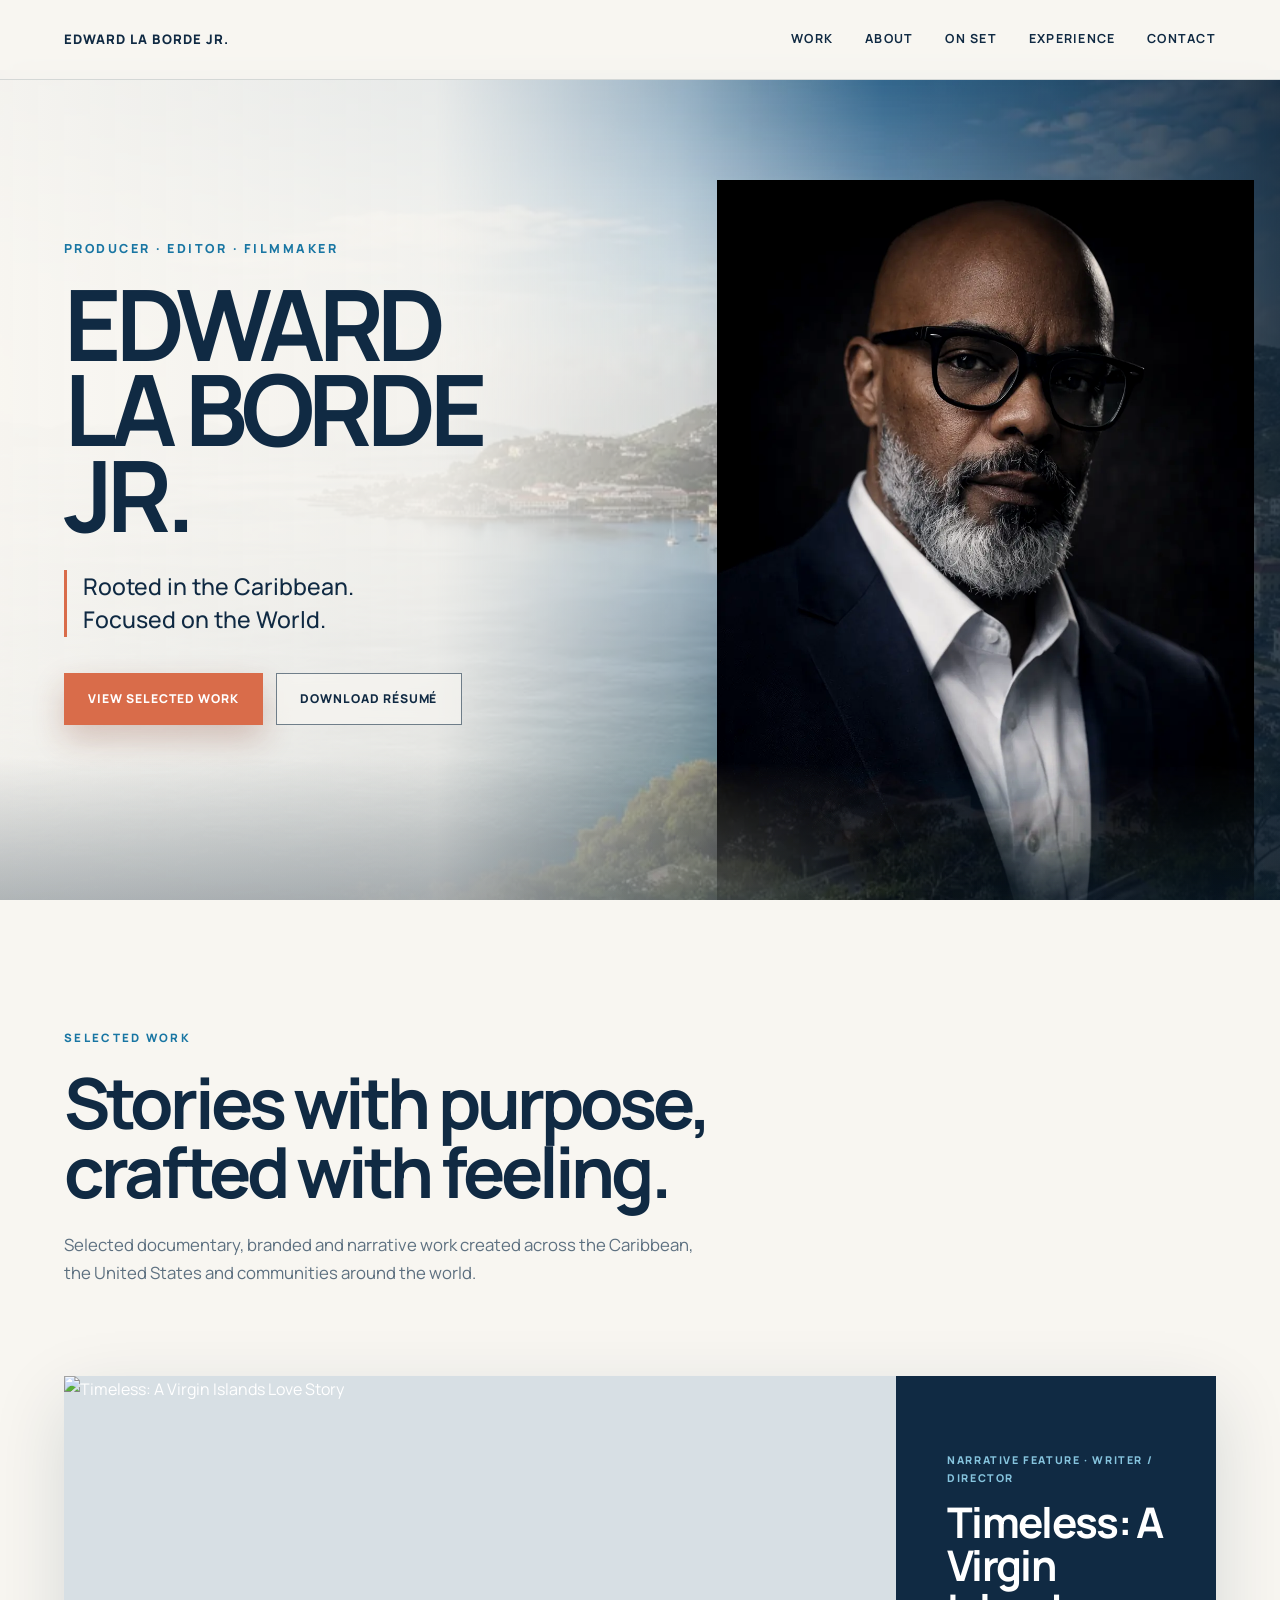
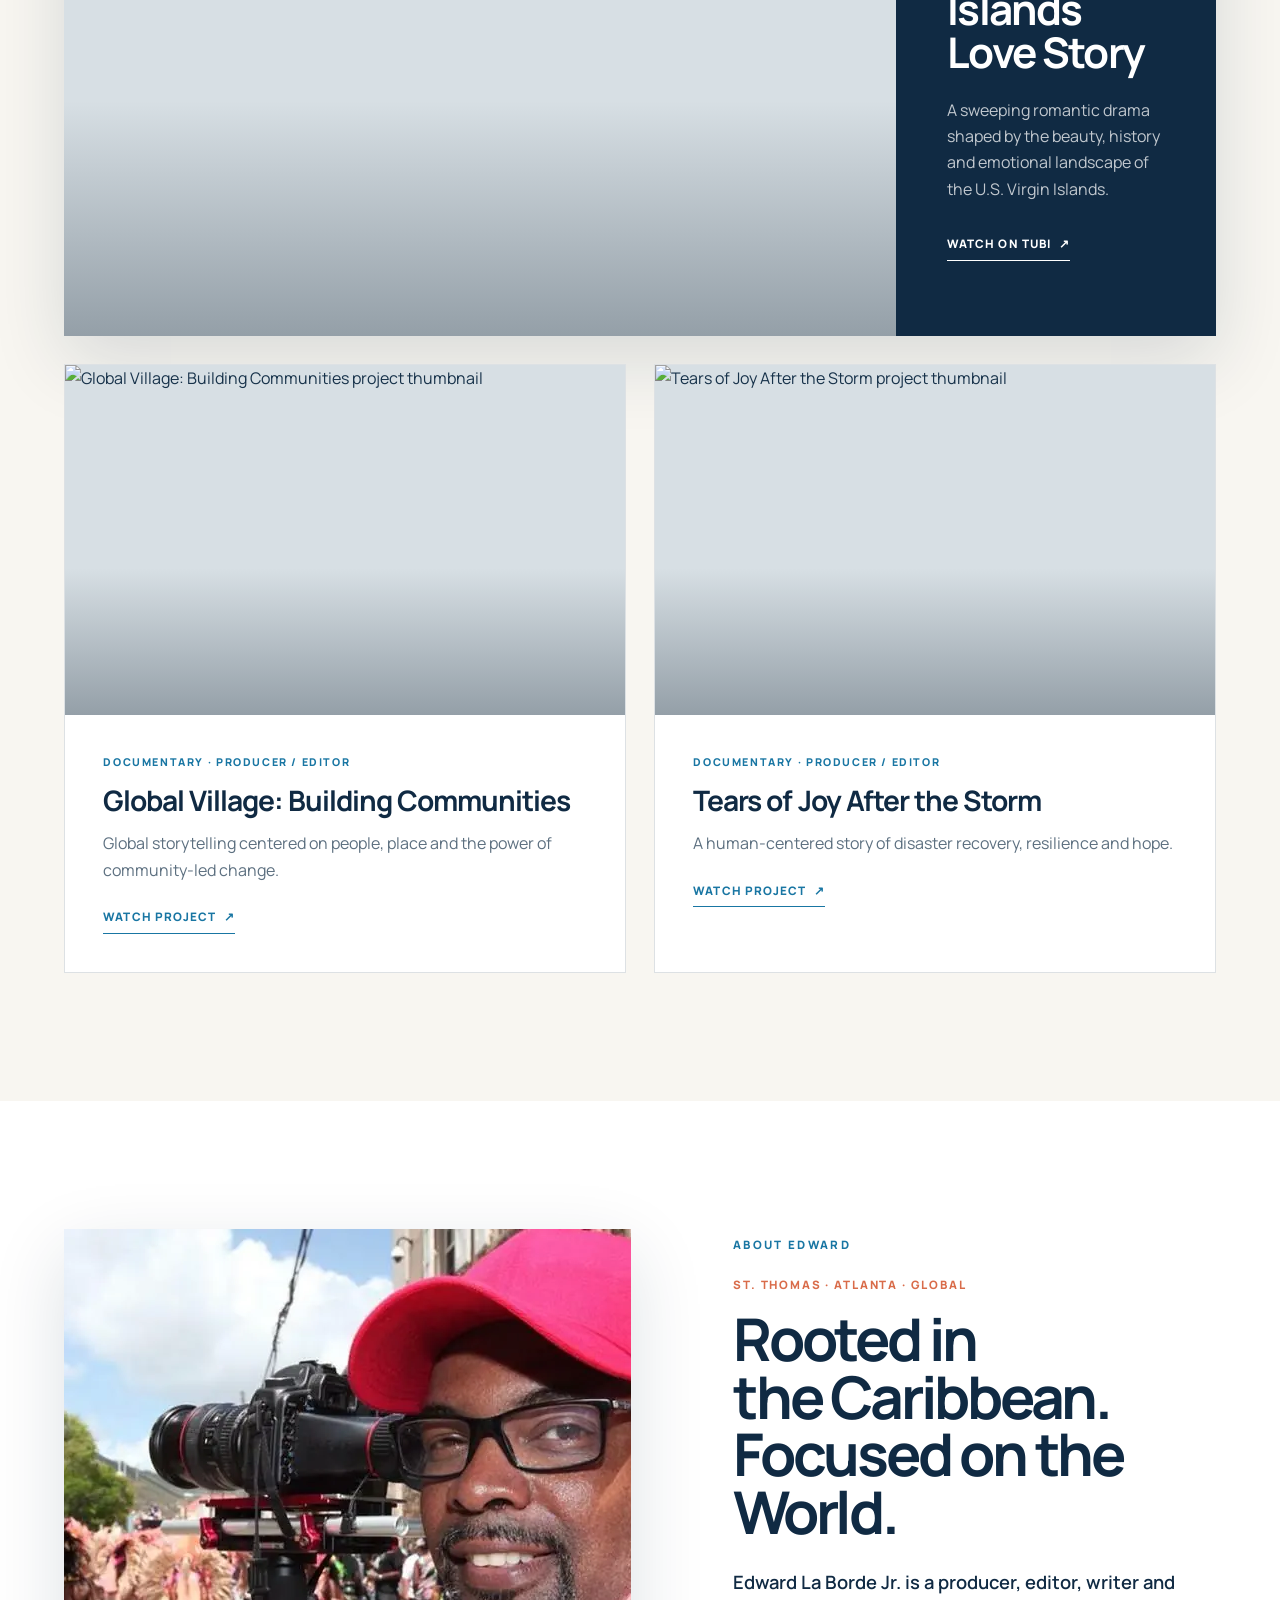
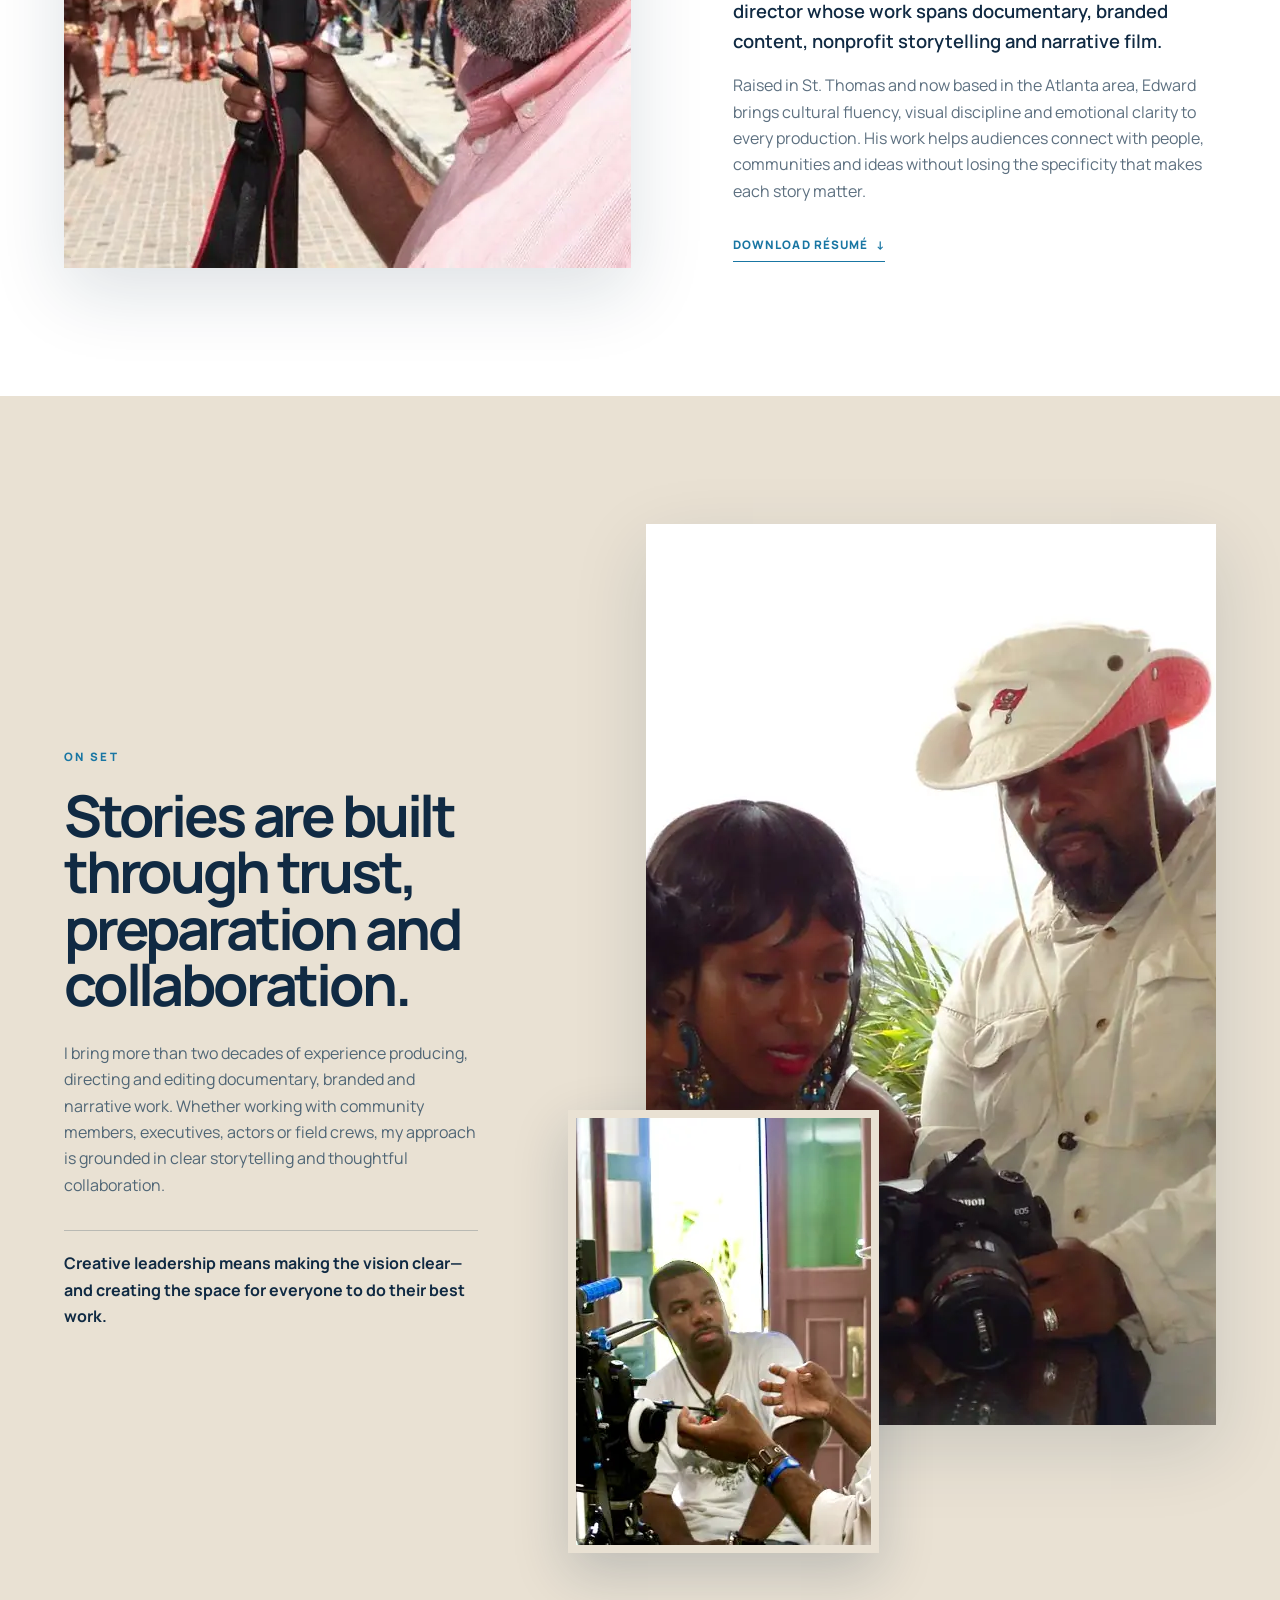
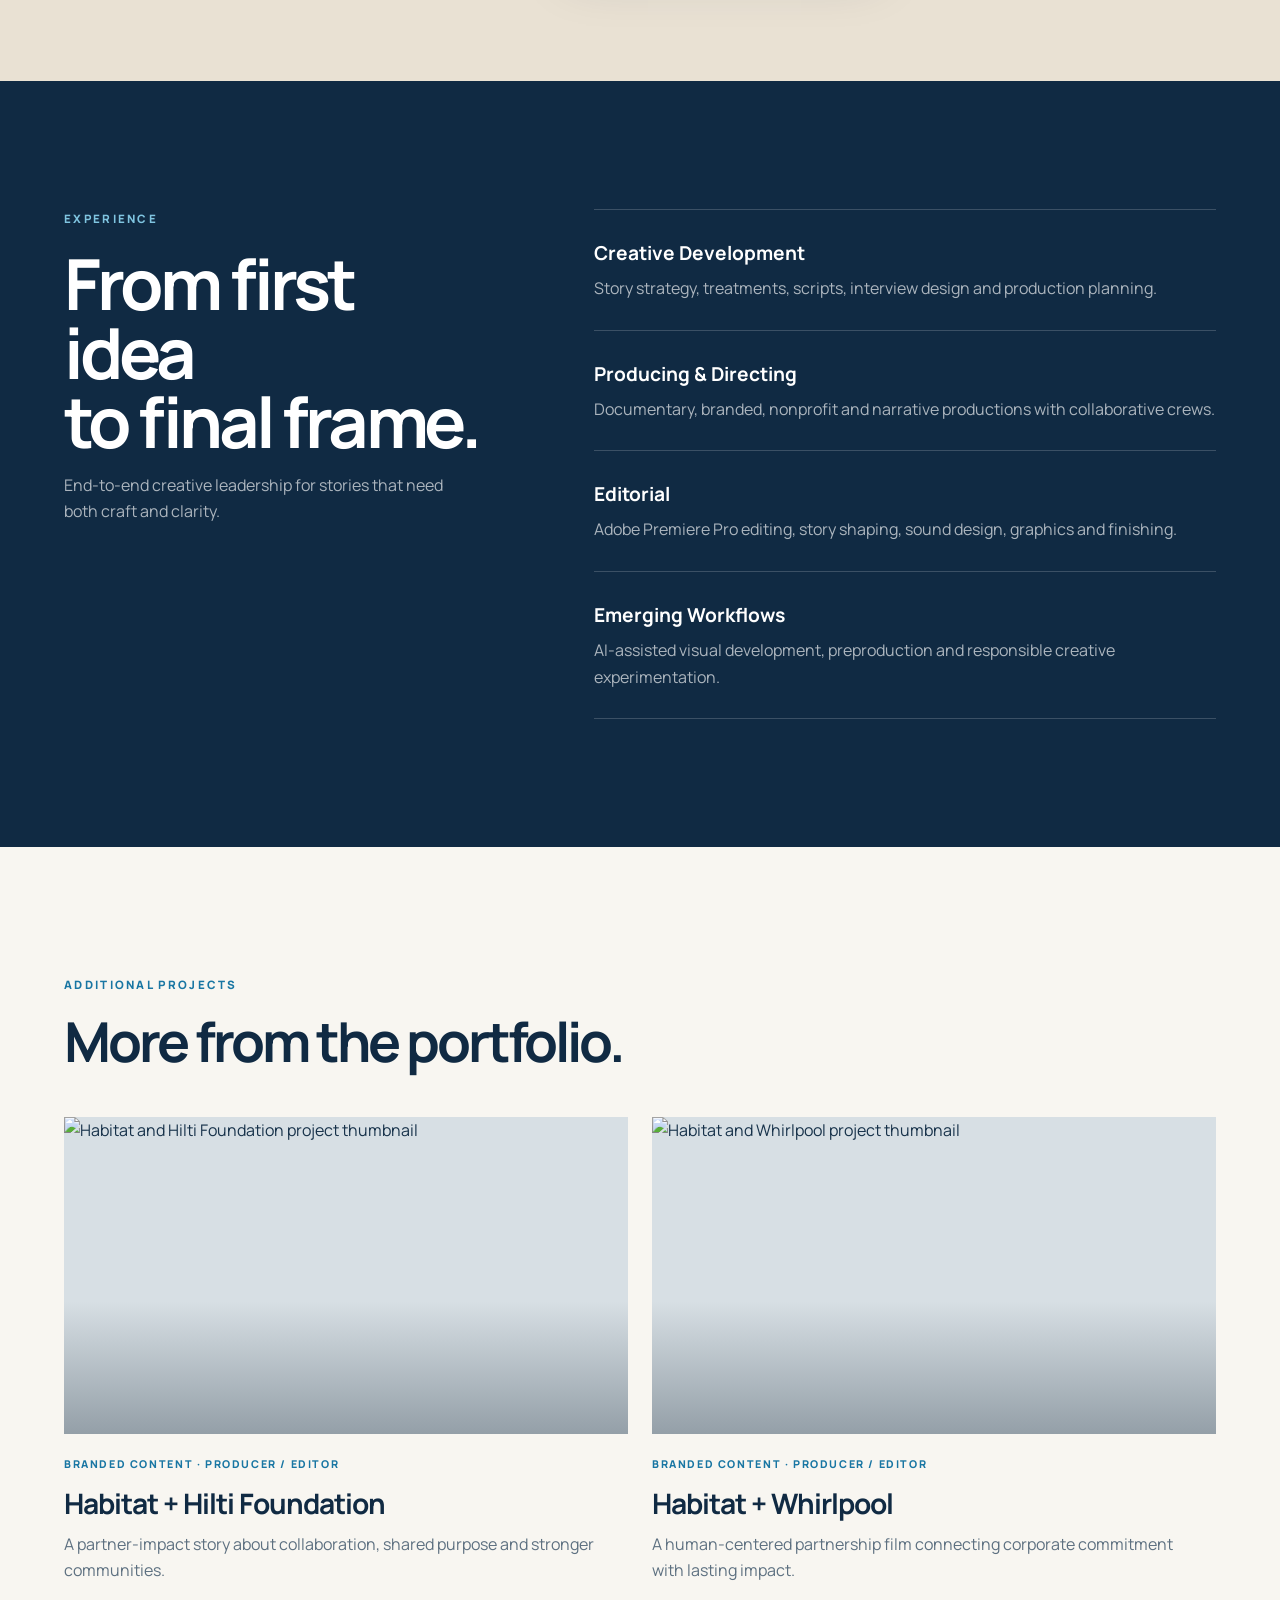
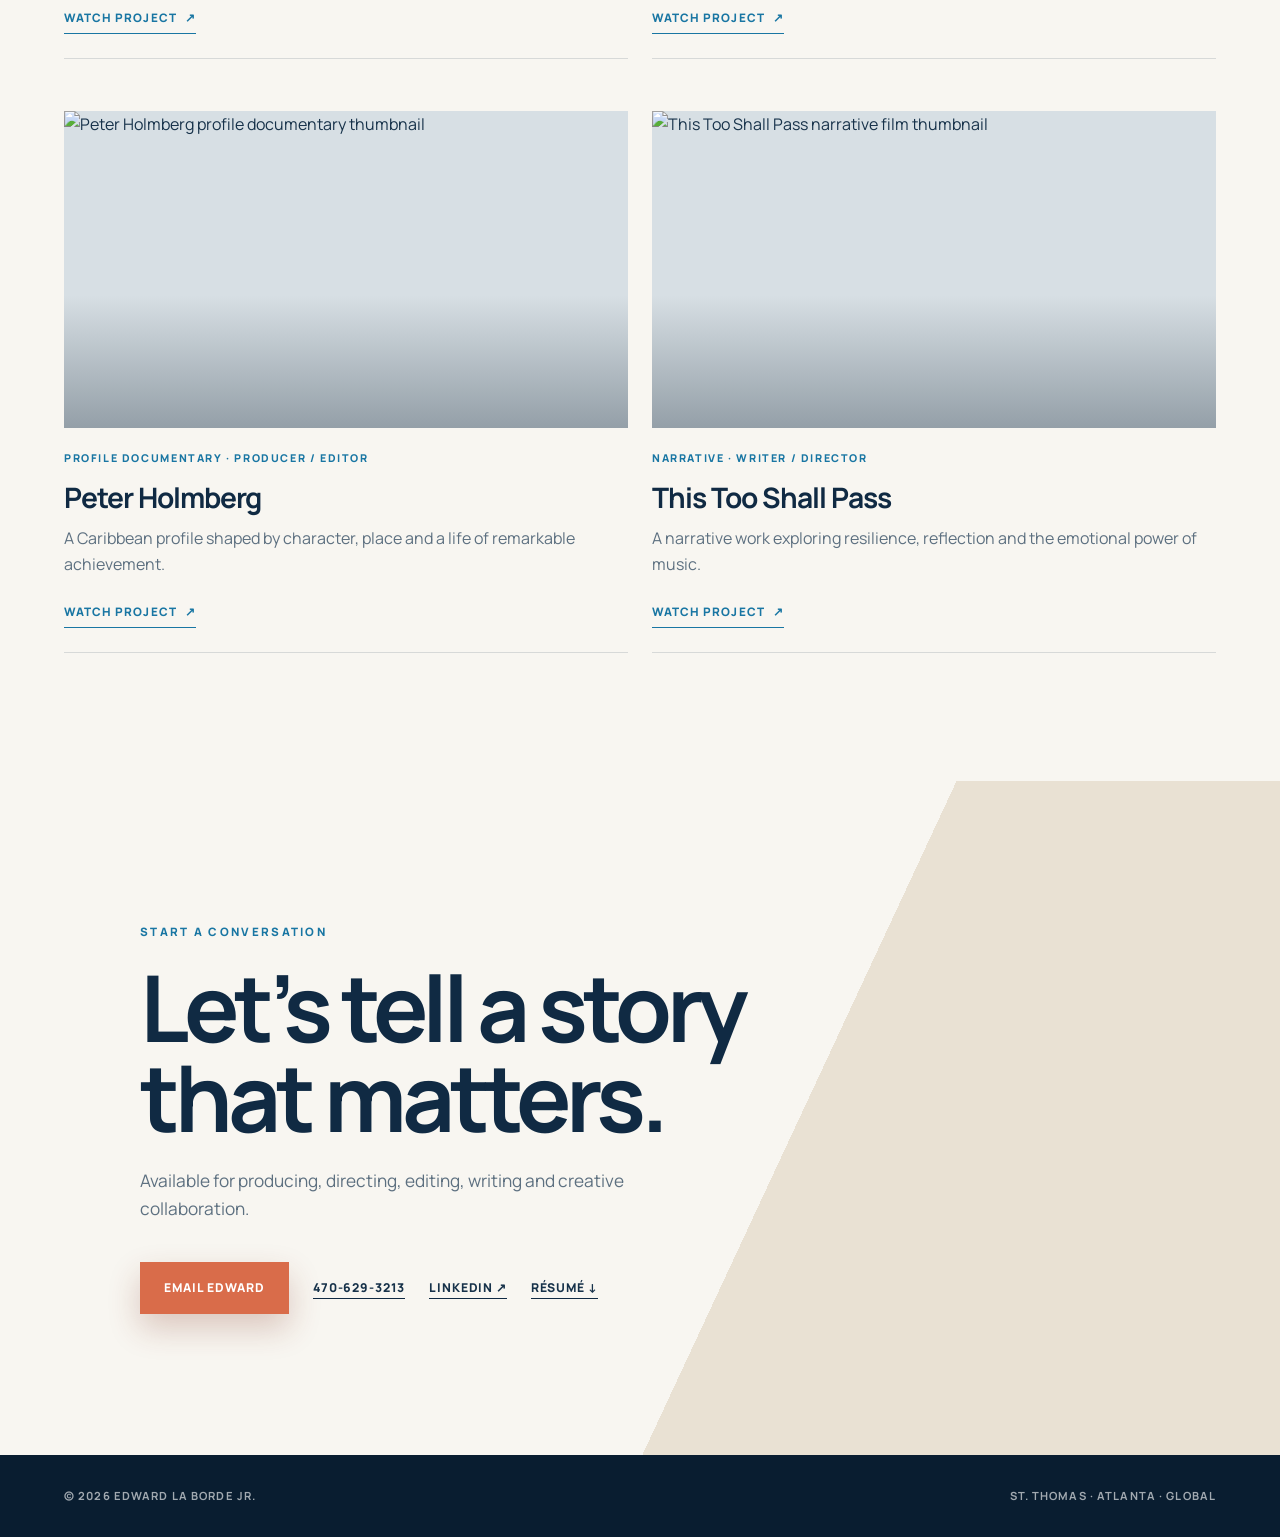
==== commit 0aeec77d: "Refine Caribbean editorial design and simplify portfolio layout" ====
--- a/index.html
+++ b/index.html
@@ -17,7 +17,6 @@
 
   <header class="site-header">
     <a class="brand" href="#top" aria-label="Edward La Borde Jr. — home">
-      <span class="brand-mark">EL</span>
       <span>Edward La Borde Jr.</span>
     </a>
     <button class="nav-toggle" aria-label="Open menu" aria-expanded="false" aria-controls="primary-nav">Menu</button>
@@ -47,12 +46,11 @@
           <img src="assets/images/edward-headshot.webp" alt="Edward La Borde Jr., producer, editor and filmmaker" width="1024" height="1536" fetchpriority="high">
         </figure>
       </div>
-      <a class="hero-scroll" href="#work" aria-label="Scroll to selected work"><span></span>Selected work</a>
     </section>
 
     <section class="section work-section" id="work">
       <div class="section-intro reveal">
-        <p class="eyebrow">01 · Selected Work</p>
+        <p class="eyebrow">Selected Work</p>
         <h2>Stories with purpose,<br>crafted with feeling.</h2>
         <p>Selected documentary, branded and narrative work created across the Caribbean, the United States and communities around the world.</p>
       </div>
@@ -60,7 +58,6 @@
       <article class="timeless-feature reveal">
         <a class="timeless-image project-image" href="https://tubitv.com/movies/100008415/timeless-a-virgin-islands-love-story" target="_blank" rel="noopener" aria-label="Watch Timeless: A Virgin Islands Love Story on Tubi">
           <img src="https://img.youtube.com/vi/U5YIOKUBXoQ/maxresdefault.jpg" data-fallback="https://img.youtube.com/vi/U5YIOKUBXoQ/hqdefault.jpg" alt="Timeless: A Virgin Islands Love Story" width="1280" height="720" loading="eager">
-          <span class="play-badge" aria-hidden="true">Play</span>
         </a>
         <div class="timeless-copy">
           <p class="project-meta">Narrative Feature · Writer / Director</p>
@@ -100,12 +97,11 @@
     <section class="section about-section" id="about">
       <div class="about-image reveal">
         <img src="assets/images/edward-carnival-camera.webp" alt="Edward La Borde filming Carnival in Charlotte Amalie, St. Thomas" width="960" height="639" loading="lazy">
-        <p class="image-note">Filming Carnival · St. Thomas, USVI</p>
       </div>
       <div class="about-copy reveal">
-        <p class="eyebrow">02 · About Edward</p>
+        <p class="eyebrow">About Edward</p>
         <p class="location-line">St. Thomas · Atlanta · Global</p>
-        <h2>Caribbean perspective.<br>Human stories.</h2>
+        <h2>Rooted in the Caribbean.<br>Focused on the World.</h2>
         <p class="about-lead">Edward La Borde Jr. is a producer, editor, writer and director whose work spans documentary, branded content, nonprofit storytelling and narrative film.</p>
         <p>Raised in St. Thomas and now based in the Atlanta area, Edward brings cultural fluency, visual discipline and emotional clarity to every production. His work helps audiences connect with people, communities and ideas without losing the specificity that makes each story matter.</p>
         <a class="project-link" href="assets/docs/Edward-La-Borde-Resume.docx" target="_blank" rel="noopener">Download résumé <span aria-hidden="true">↓</span></a>
@@ -115,7 +111,7 @@
     <section class="on-set-section" id="on-set">
       <div class="on-set-inner">
         <div class="on-set-copy reveal">
-          <p class="eyebrow">03 · On Set</p>
+          <p class="eyebrow">On Set</p>
           <h2>Stories are built through trust, preparation and collaboration.</h2>
           <p>I bring more than two decades of experience producing, directing and editing documentary, branded and narrative work. Whether working with community members, executives, actors or field crews, my approach is grounded in clear storytelling and thoughtful collaboration.</p>
           <p class="leadership-note">Creative leadership means making the vision clear—and creating the space for everyone to do their best work.</p>
@@ -123,11 +119,9 @@
         <div class="on-set-images reveal">
           <figure class="on-set-primary">
             <img src="assets/images/edward-on-set-review.webp" alt="Edward La Borde reviewing footage with cast and crew on location" width="1600" height="901" loading="lazy">
-            <figcaption>Reviewing the take with cast and crew</figcaption>
           </figure>
           <figure class="on-set-secondary">
             <img src="assets/images/edward-on-set-camera.webp" alt="Edward La Borde directing beside a cinema camera and crew" width="640" height="427" loading="lazy">
-            <figcaption>Directing beside the camera team</figcaption>
           </figure>
         </div>
       </div>
@@ -135,25 +129,21 @@
 
     <section class="section experience-section" id="experience">
       <div class="experience-heading reveal">
-        <p class="eyebrow">04 · Experience</p>
+        <p class="eyebrow">Experience</p>
         <h2>From first idea<br>to final frame.</h2>
         <p>End-to-end creative leadership for stories that need both craft and clarity.</p>
       </div>
       <div class="capability-list">
         <article class="capability reveal">
-          <span>01</span>
           <div><h3>Creative Development</h3><p>Story strategy, treatments, scripts, interview design and production planning.</p></div>
         </article>
         <article class="capability reveal">
-          <span>02</span>
           <div><h3>Producing &amp; Directing</h3><p>Documentary, branded, nonprofit and narrative productions with collaborative crews.</p></div>
         </article>
         <article class="capability reveal">
-          <span>03</span>
           <div><h3>Editorial</h3><p>Adobe Premiere Pro editing, story shaping, sound design, graphics and finishing.</p></div>
         </article>
         <article class="capability reveal">
-          <span>04</span>
           <div><h3>Emerging Workflows</h3><p>AI-assisted visual development, preproduction and responsible creative experimentation.</p></div>
         </article>
       </div>
@@ -161,7 +151,7 @@
 
     <section class="section additional-work" id="additional-work">
       <div class="section-intro compact reveal">
-        <p class="eyebrow">05 · Additional Projects</p>
+        <p class="eyebrow">Additional Projects</p>
         <h2>More from the portfolio.</h2>
       </div>
       <div class="additional-grid">
@@ -171,6 +161,7 @@
           </a>
           <p class="project-meta">Branded Content · Producer / Editor</p>
           <h3>Habitat + Hilti Foundation</h3>
+          <p class="project-description">A partner-impact story about collaboration, shared purpose and stronger communities.</p>
           <a class="project-link" href="https://youtu.be/UZOpP4qLW0Q" target="_blank" rel="noopener">Watch project <span aria-hidden="true">↗</span></a>
         </article>
         <article class="additional-card reveal">
@@ -179,6 +170,7 @@
           </a>
           <p class="project-meta">Branded Content · Producer / Editor</p>
           <h3>Habitat + Whirlpool</h3>
+          <p class="project-description">A human-centered partnership film connecting corporate commitment with lasting impact.</p>
           <a class="project-link" href="https://youtu.be/HYwnc78DNlQ" target="_blank" rel="noopener">Watch project <span aria-hidden="true">↗</span></a>
         </article>
         <article class="additional-card reveal">
@@ -187,6 +179,7 @@
           </a>
           <p class="project-meta">Profile Documentary · Producer / Editor</p>
           <h3>Peter Holmberg</h3>
+          <p class="project-description">A Caribbean profile shaped by character, place and a life of remarkable achievement.</p>
           <a class="project-link" href="https://youtu.be/fJshWXJtGZI" target="_blank" rel="noopener">Watch project <span aria-hidden="true">↗</span></a>
         </article>
         <article class="additional-card reveal">
@@ -195,6 +188,7 @@
           </a>
           <p class="project-meta">Narrative · Writer / Director</p>
           <h3>This Too Shall Pass</h3>
+          <p class="project-description">A narrative work exploring resilience, reflection and the emotional power of music.</p>
           <a class="project-link" href="https://youtu.be/YUW5t6z81Pc" target="_blank" rel="noopener">Watch project <span aria-hidden="true">↗</span></a>
         </article>
       </div>
@@ -202,7 +196,7 @@
 
     <section class="contact-section" id="contact">
       <div class="contact-inner reveal">
-        <p class="eyebrow">06 · Start a Conversation</p>
+        <p class="eyebrow">Start a Conversation</p>
         <h2>Let’s tell a story<br>that matters.</h2>
         <p>Available for producing, directing, editing, writing and creative collaboration.</p>
         <div class="contact-actions">
--- a/styles.css
+++ b/styles.css
@@ -24,37 +24,34 @@
 .skip-link{position:fixed;top:.75rem;left:1rem;z-index:1000;padding:.75rem 1rem;background:#fff;color:var(--navy);transform:translateY(-150%);transition:transform .2s}
 .skip-link:focus{transform:translateY(0)}
 
-.site-header{position:fixed;inset:0 0 auto 0;z-index:100;display:flex;align-items:center;justify-content:space-between;height:5rem;padding:0 clamp(1.25rem,5vw,5rem);color:#fff;border-bottom:1px solid rgba(255,255,255,.16);transition:background .3s ease,color .3s ease,box-shadow .3s ease}
-.site-header.scrolled,.site-header.menu-open{background:rgba(248,246,241,.96);color:var(--navy);box-shadow:0 8px 30px rgba(16,42,67,.08);backdrop-filter:blur(16px);border-bottom-color:var(--line)}
-.brand{display:flex;align-items:center;gap:.7rem;font-size:.82rem;font-weight:700;letter-spacing:.04em;text-transform:uppercase}
-.brand-mark{display:grid;place-items:center;width:2rem;height:2rem;border:1px solid currentColor;border-radius:50%;font-size:.66rem;letter-spacing:.08em}
+.site-header{position:fixed;inset:0 0 auto 0;z-index:100;display:flex;align-items:center;justify-content:space-between;height:5rem;padding:0 clamp(1.25rem,5vw,5rem);color:var(--navy);background:rgba(248,246,241,.97);border-bottom:1px solid var(--line);backdrop-filter:blur(16px);transition:box-shadow .3s ease}
+.site-header.scrolled,.site-header.menu-open{box-shadow:0 8px 30px rgba(16,42,67,.08)}
+.brand{display:flex;align-items:center;font-size:.82rem;font-weight:800;letter-spacing:.08em;text-transform:uppercase}
 .site-nav{display:flex;align-items:center;gap:clamp(1.25rem,2.5vw,2.5rem)}
 .site-nav a{position:relative;font-size:.78rem;font-weight:700;letter-spacing:.1em;text-transform:uppercase}
 .site-nav a::after{content:"";position:absolute;left:0;right:100%;bottom:-.5rem;height:2px;background:var(--coral);transition:right .25s ease}
 .site-nav a:hover::after,.site-nav a:focus-visible::after{right:0}
 .nav-toggle{display:none;border:0;background:transparent;color:inherit;font-size:.78rem;font-weight:700;letter-spacing:.1em;text-transform:uppercase;cursor:pointer}
 
-.hero{position:relative;min-height:clamp(720px,100svh,960px);overflow:hidden;color:#fff;background:var(--navy-deep);isolation:isolate}
-.hero-background{position:absolute;inset:0;z-index:-3;background-image:url("assets/images/st-thomas-hero-1920.webp");background-image:image-set(url("assets/images/st-thomas-hero-1280.webp") 1x,url("assets/images/st-thomas-hero-1920.webp") 2x);background-size:cover;background-position:center;transform:scale(1.025);animation:hero-drift 16s ease-out both}
-.hero::before{content:"";position:absolute;inset:0;z-index:-2;background:linear-gradient(90deg,rgba(7,27,44,.92) 0%,rgba(10,35,56,.72) 38%,rgba(9,29,48,.2) 66%,rgba(9,29,48,.58) 100%)}
-.hero::after{content:"";position:absolute;inset:auto 0 0;height:28%;z-index:-1;background:linear-gradient(transparent,rgba(7,25,41,.82))}
+.hero{position:relative;min-height:clamp(720px,100svh,920px);overflow:hidden;color:var(--navy);background:var(--warm-white);isolation:isolate}
+.hero-background{position:absolute;inset:5rem 0 0;z-index:-3;background-image:url("assets/images/st-thomas-hero-1920.webp");background-image:image-set(url("assets/images/st-thomas-hero-1280.webp") 1x,url("assets/images/st-thomas-hero-1920.webp") 2x);background-size:cover;background-position:center;filter:saturate(.88) contrast(.96);transform:scale(1.025);animation:hero-drift 16s ease-out both}
+.hero::before{content:"";position:absolute;inset:5rem 0 0;z-index:-2;background:linear-gradient(90deg,rgba(248,246,241,.97) 0%,rgba(248,246,241,.9) 34%,rgba(248,246,241,.48) 53%,rgba(16,42,67,.18) 69%,rgba(9,29,48,.8) 100%)}
+.hero::after{content:"";position:absolute;inset:auto 0 0;height:16%;z-index:-1;background:linear-gradient(transparent,rgba(9,29,48,.28))}
 .hero-inner{width:min(var(--max-width),90vw);min-height:clamp(720px,100svh,960px);margin:0 auto;display:grid;grid-template-columns:1.05fr .95fr;align-items:center;gap:2rem;padding-top:5rem}
 .hero-copy{position:relative;z-index:2;padding:4rem 0 5rem}
-.hero-kicker{margin:0 0 1.3rem;font-size:.78rem;font-weight:700;letter-spacing:.2em;text-transform:uppercase;color:rgba(255,255,255,.82)}
-.hero h1{margin:0;font-size:clamp(4.2rem,8.4vw,8.25rem);line-height:.83;letter-spacing:-.068em;text-transform:uppercase;max-width:8ch;text-wrap:balance}
+.hero-kicker{margin:0 0 1.3rem;font-size:.78rem;font-weight:800;letter-spacing:.2em;text-transform:uppercase;color:var(--ocean)}
+.hero h1{margin:0;font-size:clamp(4rem,7.7vw,7.5rem);line-height:.87;letter-spacing:-.062em;text-transform:uppercase;max-width:8ch;text-wrap:balance}
 .hero-tagline{margin:2rem 0 0;padding-left:1rem;border-left:3px solid var(--coral);font-size:clamp(1.1rem,1.8vw,1.45rem);font-weight:500;line-height:1.45}
 .hero-actions{display:flex;flex-wrap:wrap;gap:.8rem;margin-top:2.25rem}
 .button{display:inline-flex;align-items:center;justify-content:center;min-height:3.25rem;padding:.9rem 1.45rem;border:1px solid transparent;font-size:.76rem;font-weight:800;letter-spacing:.08em;text-transform:uppercase;transition:transform .25s ease,background .25s ease,border-color .25s ease,color .25s ease,box-shadow .25s ease}
 .button:hover{transform:translateY(-2px)}
 .button-coral{background:var(--coral);color:#fff;box-shadow:0 14px 32px rgba(126,46,24,.24)}
 .button-coral:hover{background:#c85c3d;box-shadow:0 18px 38px rgba(126,46,24,.3)}
-.button-ghost{border-color:rgba(255,255,255,.65);color:#fff;background:rgba(16,42,67,.14);backdrop-filter:blur(7px)}
-.button-ghost:hover{background:#fff;color:var(--navy);border-color:#fff}
-.hero-portrait{position:absolute;z-index:1;right:clamp(0rem,4vw,4.5rem);bottom:-3%;width:min(43vw,610px);height:88%;margin:0;display:flex;align-items:flex-end;justify-content:center;pointer-events:none}
+.button-ghost{border-color:rgba(16,42,67,.58);color:var(--navy);background:rgba(248,246,241,.66);backdrop-filter:blur(7px)}
+.button-ghost:hover{background:var(--navy);color:#fff;border-color:var(--navy)}
+.hero-portrait{position:absolute;z-index:1;right:clamp(-1rem,2vw,2.5rem);bottom:-4%;width:min(42vw,590px);height:84%;margin:0;display:flex;align-items:flex-end;justify-content:center;pointer-events:none}
 .hero-portrait::after{content:"";position:absolute;inset:13% 4% 0;background:radial-gradient(ellipse at 50% 45%,rgba(25,118,163,.22),transparent 66%);filter:blur(12px)}
 .hero-portrait img{position:relative;z-index:1;width:100%;height:100%;object-fit:cover;object-position:center 18%;filter:saturate(.88) contrast(1.03);mask-image:linear-gradient(to bottom,#000 0%,#000 77%,transparent 100%);-webkit-mask-image:linear-gradient(to bottom,#000 0%,#000 77%,transparent 100%)}
-.hero-scroll{position:absolute;z-index:3;bottom:1.8rem;left:5vw;display:flex;align-items:center;gap:.75rem;font-size:.69rem;font-weight:700;letter-spacing:.14em;text-transform:uppercase;color:rgba(255,255,255,.76)}
-.hero-scroll span{display:block;width:2.5rem;height:1px;background:var(--coral)}
 
 .section{padding:clamp(6rem,10vw,10rem) max(5vw,calc((100vw - var(--max-width))/2))}
 .eyebrow{margin:0 0 1.3rem;color:var(--ocean);font-size:.72rem;font-weight:800;letter-spacing:.2em;text-transform:uppercase}
@@ -71,7 +68,6 @@
 .project-image::after{content:"";position:absolute;inset:0;background:linear-gradient(180deg,transparent 58%,rgba(7,25,41,.32));pointer-events:none}
 .project-image:hover img{transform:scale(1.025);filter:saturate(1.05)}
 .timeless-image{min-height:560px}
-.play-badge{position:absolute;z-index:2;right:1.5rem;bottom:1.5rem;display:grid;place-items:center;width:4.25rem;height:4.25rem;border-radius:50%;background:var(--coral);color:#fff;font-size:.68rem;font-weight:800;letter-spacing:.1em;text-transform:uppercase;box-shadow:0 12px 32px rgba(7,25,41,.28)}
 .timeless-copy{align-self:center;padding:clamp(2.2rem,4vw,4.5rem)}
 .project-meta{margin:0 0 .85rem;color:var(--ocean);font-size:.67rem;font-weight:800;letter-spacing:.15em;text-transform:uppercase}
 .timeless-copy .project-meta{color:#86C4DE}
@@ -81,7 +77,7 @@
 .project-link:hover{color:var(--coral);gap:.75rem}
 .timeless-copy .project-link{color:#fff}
 .timeless-copy .project-link:hover{color:#F0A38C}
-.featured-grid{display:grid;grid-template-columns:1.35fr .65fr;gap:1.5rem;margin-top:1.5rem}
+.featured-grid{display:grid;grid-template-columns:repeat(2,minmax(0,1fr));gap:1.75rem;margin-top:1.75rem}
 .project-card{display:flex;flex-direction:column;background:#fff;border:1px solid var(--line)}
 .project-card .project-image{aspect-ratio:16/10}
 .project-details{padding:clamp(1.5rem,3vw,2.4rem)}
@@ -90,9 +86,7 @@
 
 .about-section{display:grid;grid-template-columns:1.08fr .92fr;align-items:center;gap:clamp(3rem,8vw,8rem);background:#fff}
 .about-image{position:relative}
-.about-image::before{content:"";position:absolute;left:-1.2rem;bottom:-1.2rem;width:48%;height:58%;background:var(--sand);z-index:0}
 .about-image img{position:relative;z-index:1;width:100%;aspect-ratio:4/3;object-fit:cover;box-shadow:var(--shadow)}
-.image-note{position:relative;z-index:2;width:max-content;max-width:80%;margin:-1.4rem 0 0 auto;padding:.85rem 1.1rem;background:var(--navy);color:#fff;font-size:.67rem;font-weight:700;letter-spacing:.1em;text-transform:uppercase}
 .location-line{margin:0 0 1rem;color:var(--coral);font-size:.72rem;font-weight:800;letter-spacing:.16em;text-transform:uppercase}
 .about-copy h2{font-size:clamp(2.8rem,4.6vw,4.9rem)}
 .about-lead{margin:1.7rem 0 1rem;color:var(--navy);font-size:1.15rem;font-weight:600;line-height:1.6}
@@ -107,7 +101,6 @@
 .on-set-images{position:relative;padding:0 0 clamp(6rem,10vw,8rem) 12%}
 .on-set-primary{margin:0;box-shadow:var(--shadow)}
 .on-set-primary img{width:100%;aspect-ratio:16/10;object-fit:cover}
-.on-set-primary figcaption,.on-set-secondary figcaption{padding:.7rem .9rem;background:#fff;color:var(--muted);font-size:.68rem;font-weight:700;letter-spacing:.08em;text-transform:uppercase}
 .on-set-secondary{position:absolute;left:0;bottom:0;width:48%;margin:0;border:8px solid var(--sand);box-shadow:0 20px 52px rgba(16,42,67,.2)}
 .on-set-secondary img{width:100%;aspect-ratio:3/2;object-fit:cover}
 
@@ -116,8 +109,7 @@
 .experience-section h2{color:#fff}
 .experience-heading>p:last-child{max-width:400px;color:rgba(255,255,255,.65)}
 .capability-list{border-top:1px solid rgba(255,255,255,.18)}
-.capability{display:grid;grid-template-columns:3.5rem 1fr;gap:1rem;padding:1.75rem 0;border-bottom:1px solid rgba(255,255,255,.18)}
-.capability>span{color:#7FC4E0;font-size:.68rem;font-weight:800;letter-spacing:.12em}
+.capability{padding:1.75rem 0;border-bottom:1px solid rgba(255,255,255,.18)}
 .capability h3{margin:0 0 .35rem;font-size:1.2rem}
 .capability p{margin:0;color:rgba(255,255,255,.65)}
 
@@ -125,7 +117,8 @@
 .additional-grid{display:grid;grid-template-columns:repeat(2,minmax(0,1fr));gap:clamp(2rem,4vw,4rem) 1.5rem}
 .additional-card{padding-bottom:1.5rem;border-bottom:1px solid var(--line)}
 .additional-card .project-image{aspect-ratio:16/9;margin-bottom:1.4rem}
-.additional-card h3{margin-bottom:1.15rem}
+.additional-card h3{margin-bottom:.75rem}
+.project-description{margin:0 0 1.2rem;color:var(--muted);max-width:55ch}
 
 .contact-section{padding:clamp(6rem,11vw,10rem) 5vw;background:linear-gradient(115deg,var(--warm-white) 0%,var(--warm-white) 60%,var(--sand) 60%,var(--sand) 100%)}
 .contact-inner{width:min(1000px,90vw);margin:0 auto}
@@ -163,10 +156,10 @@
   .hero-inner{display:block;width:90vw;padding-top:7.2rem}
   .hero-copy{padding:2.5rem 0;max-width:600px}
   .hero h1{font-size:clamp(3.7rem,16vw,6.6rem)}
-  .hero::before{background:linear-gradient(180deg,rgba(7,27,44,.94) 0%,rgba(8,30,49,.8) 43%,rgba(9,29,48,.36) 68%,rgba(9,29,48,.9) 100%)}
+  .hero::before{inset:4.5rem 0 0;background:linear-gradient(180deg,rgba(248,246,241,.98) 0%,rgba(248,246,241,.88) 40%,rgba(16,42,67,.18) 66%,rgba(9,29,48,.88) 100%)}
+  .hero-background{inset:4.5rem 0 0}
   .hero-background{background-position:58% center}
-  .hero-portrait{right:-8%;bottom:-8%;width:min(76vw,540px);height:62%;opacity:.9}
-  .hero-scroll{display:none}
+  .hero-portrait{right:-8%;bottom:-8%;width:min(76vw,540px);height:62%;opacity:.94}
   .timeless-feature{grid-template-columns:1fr}
   .timeless-image{min-height:auto;aspect-ratio:16/10}
   .featured-grid,.about-section,.experience-section{grid-template-columns:1fr}
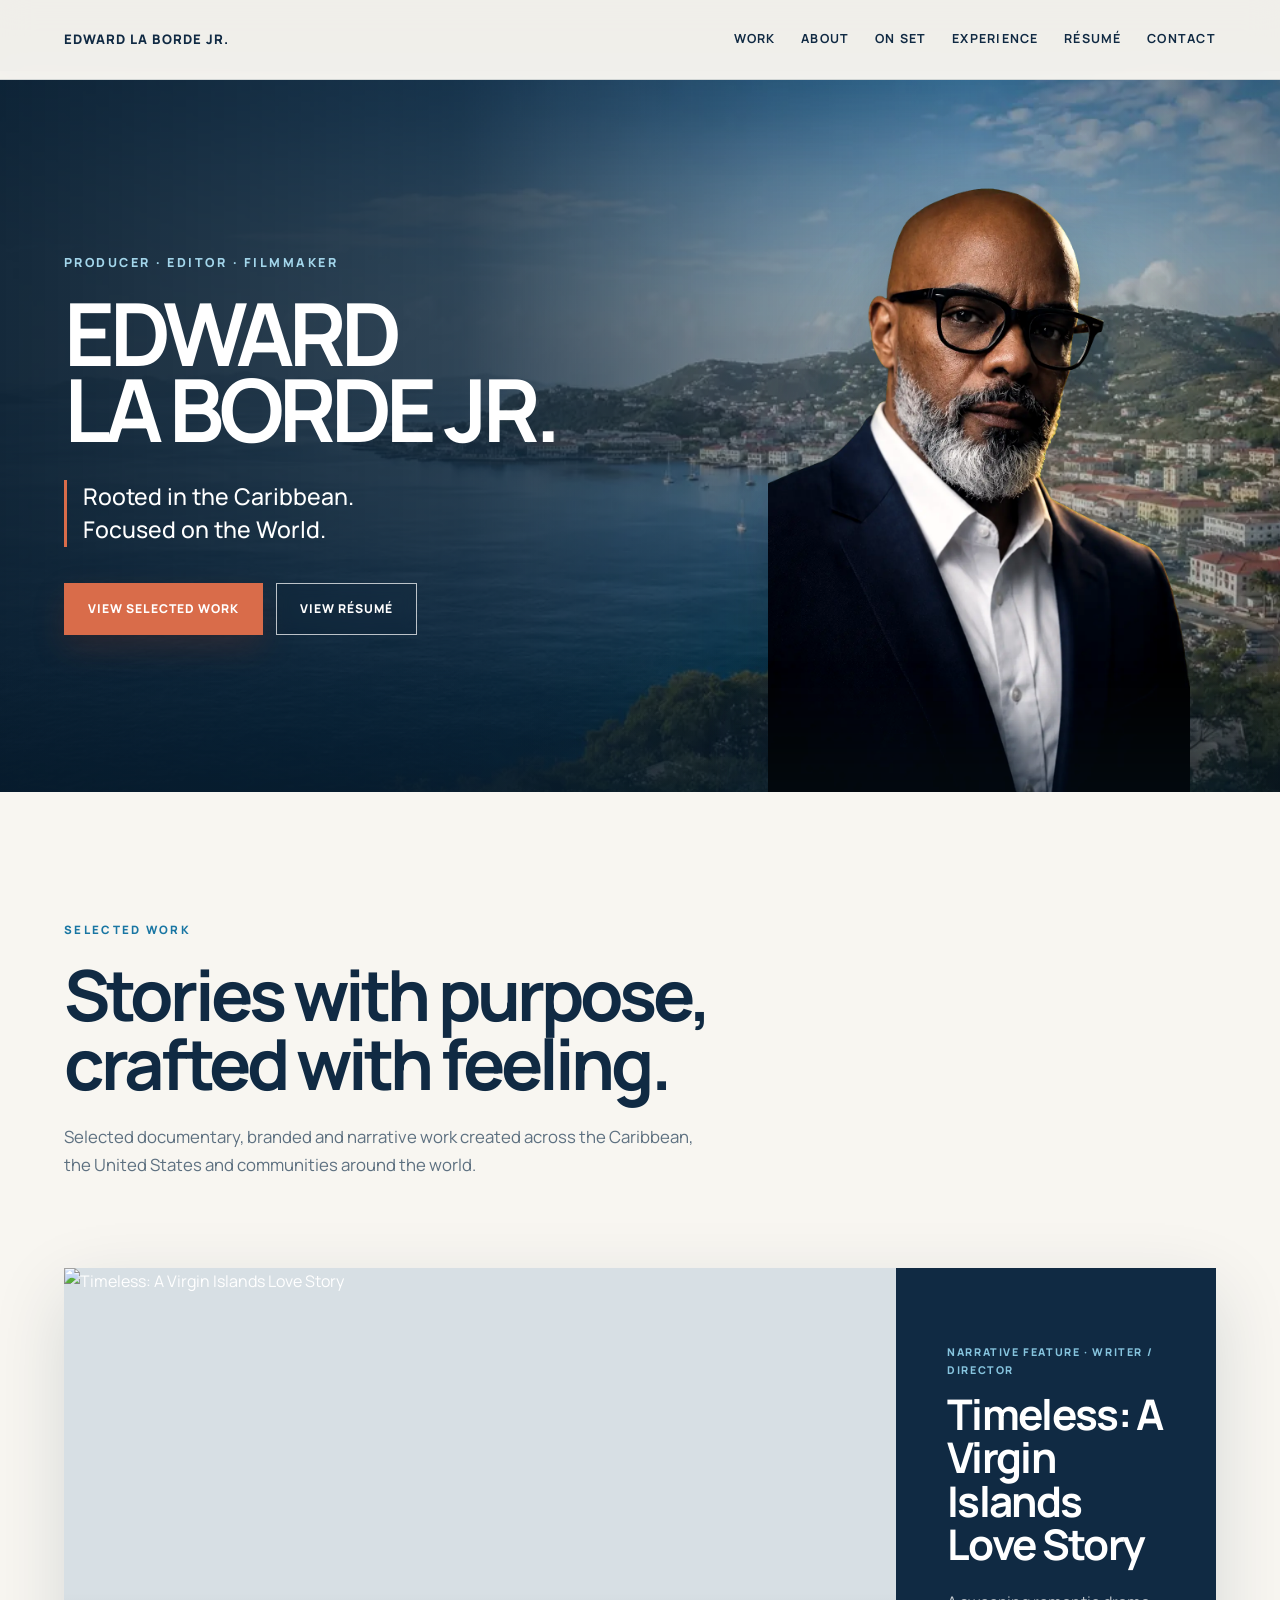
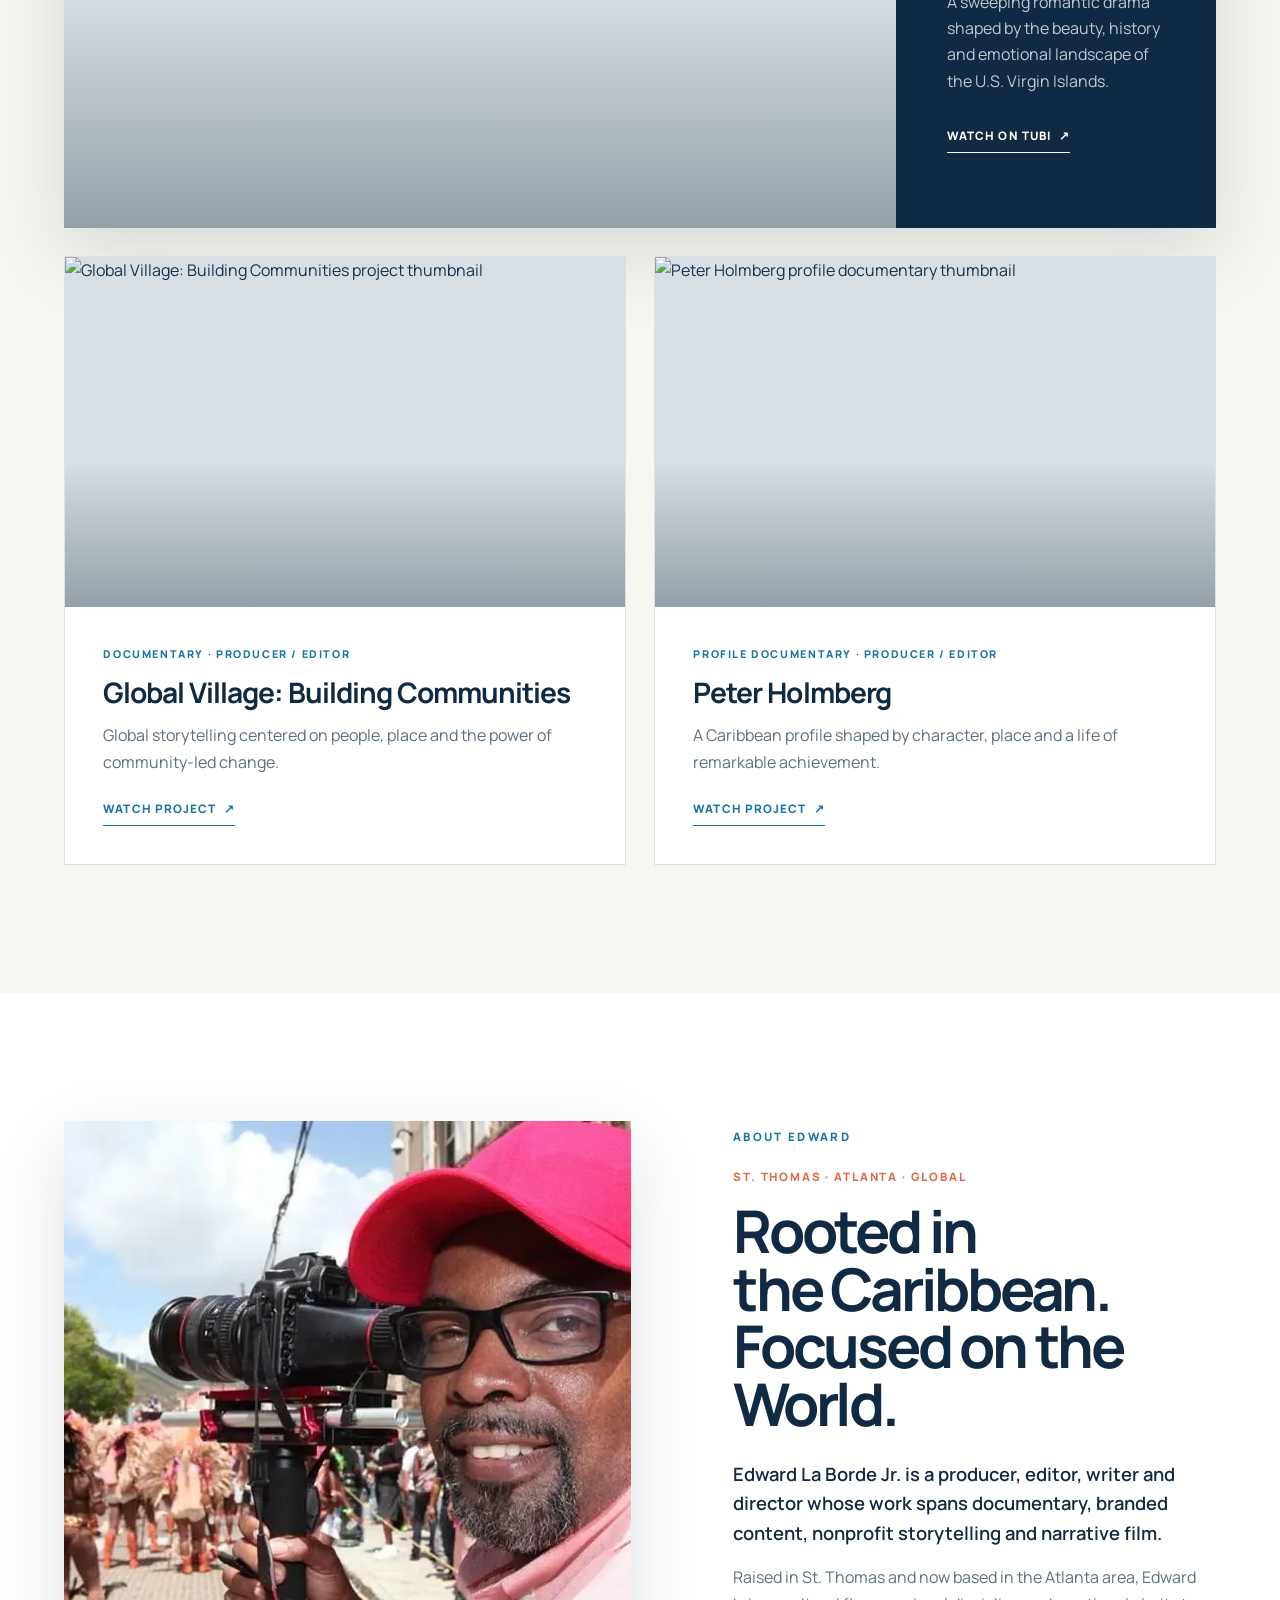
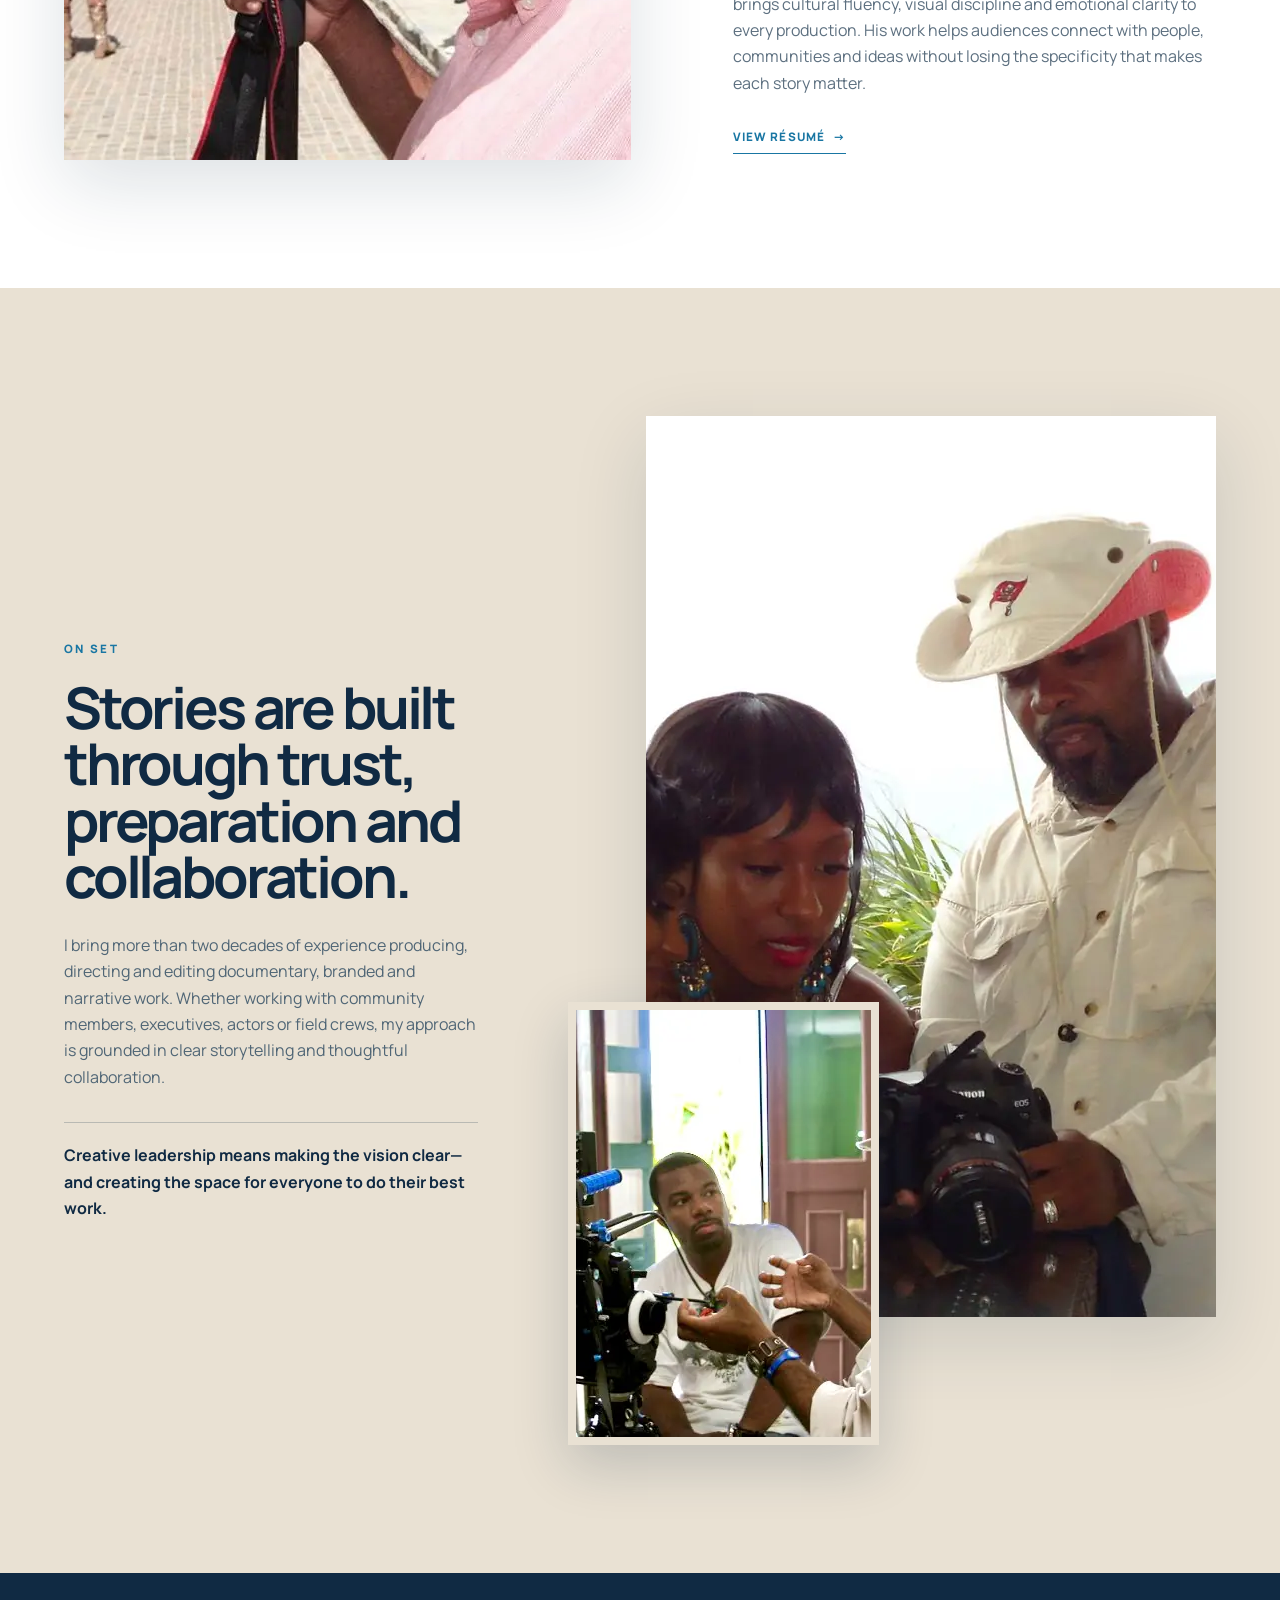
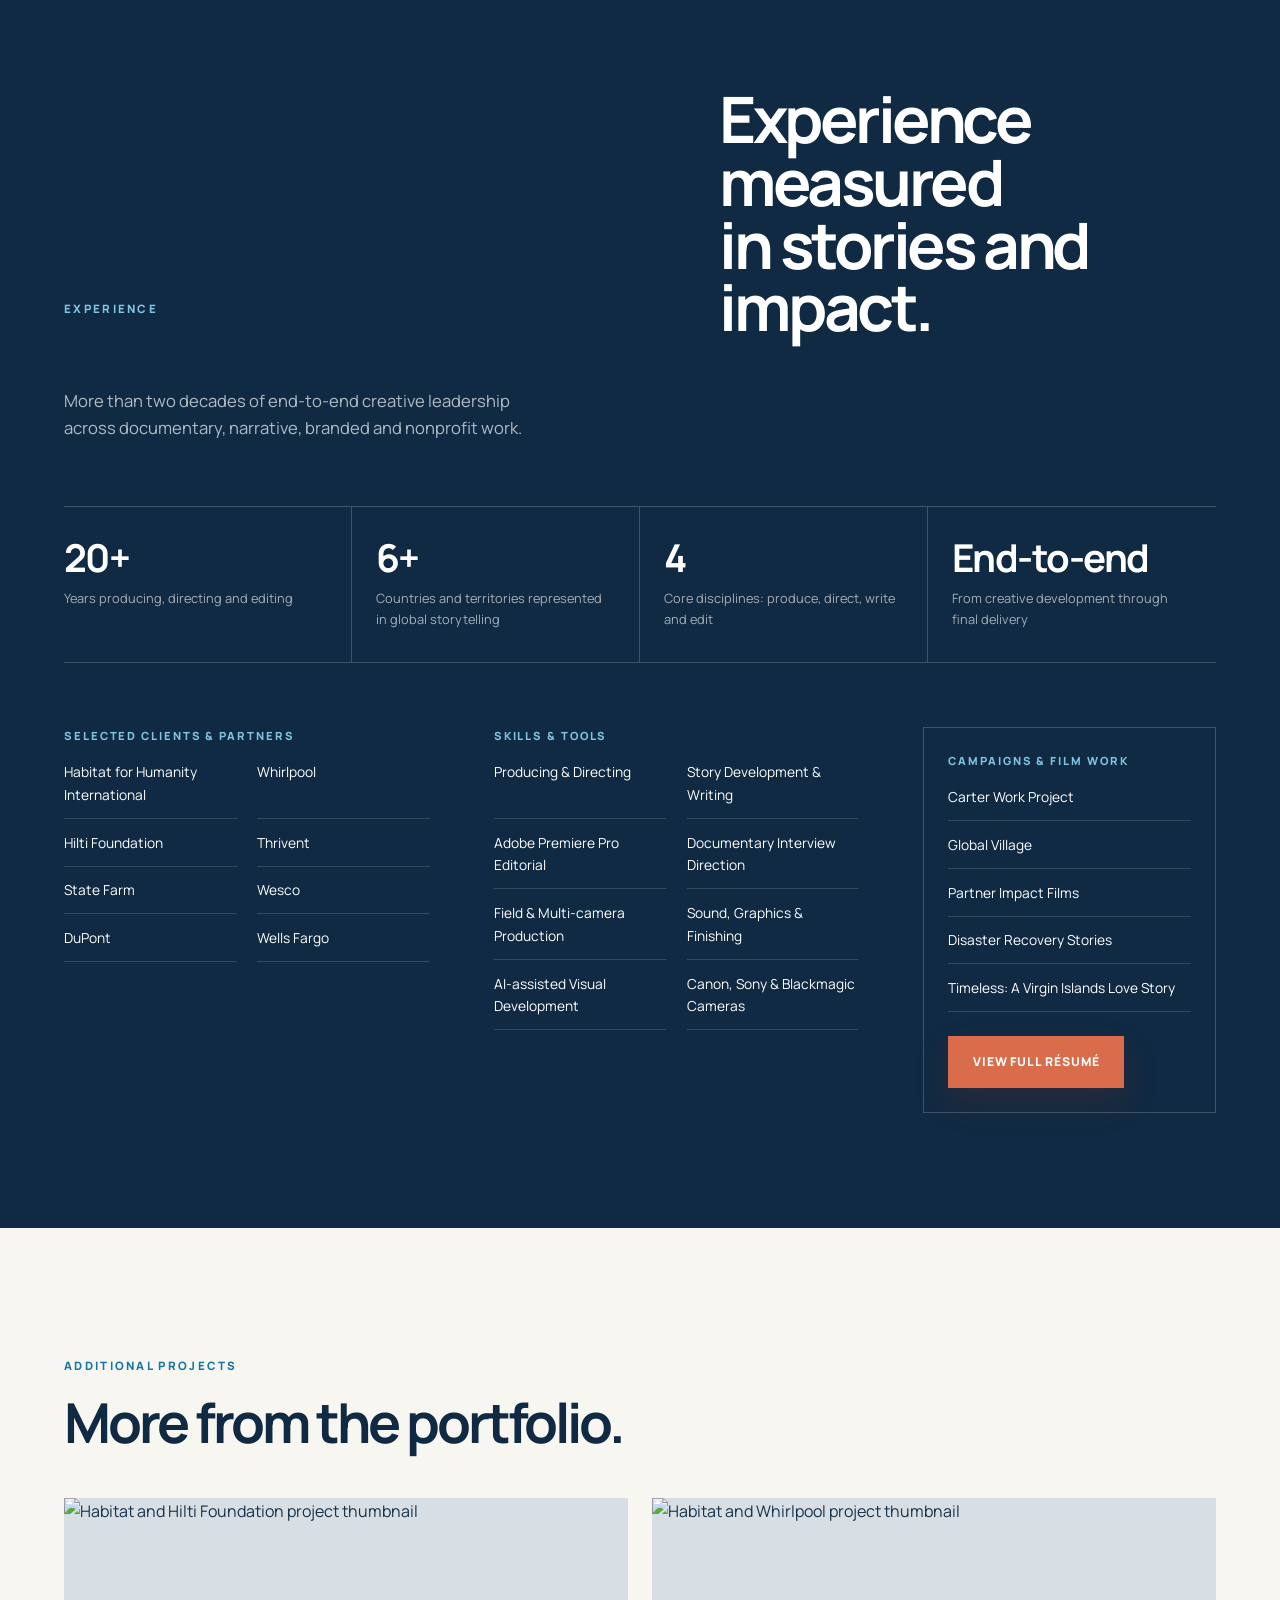
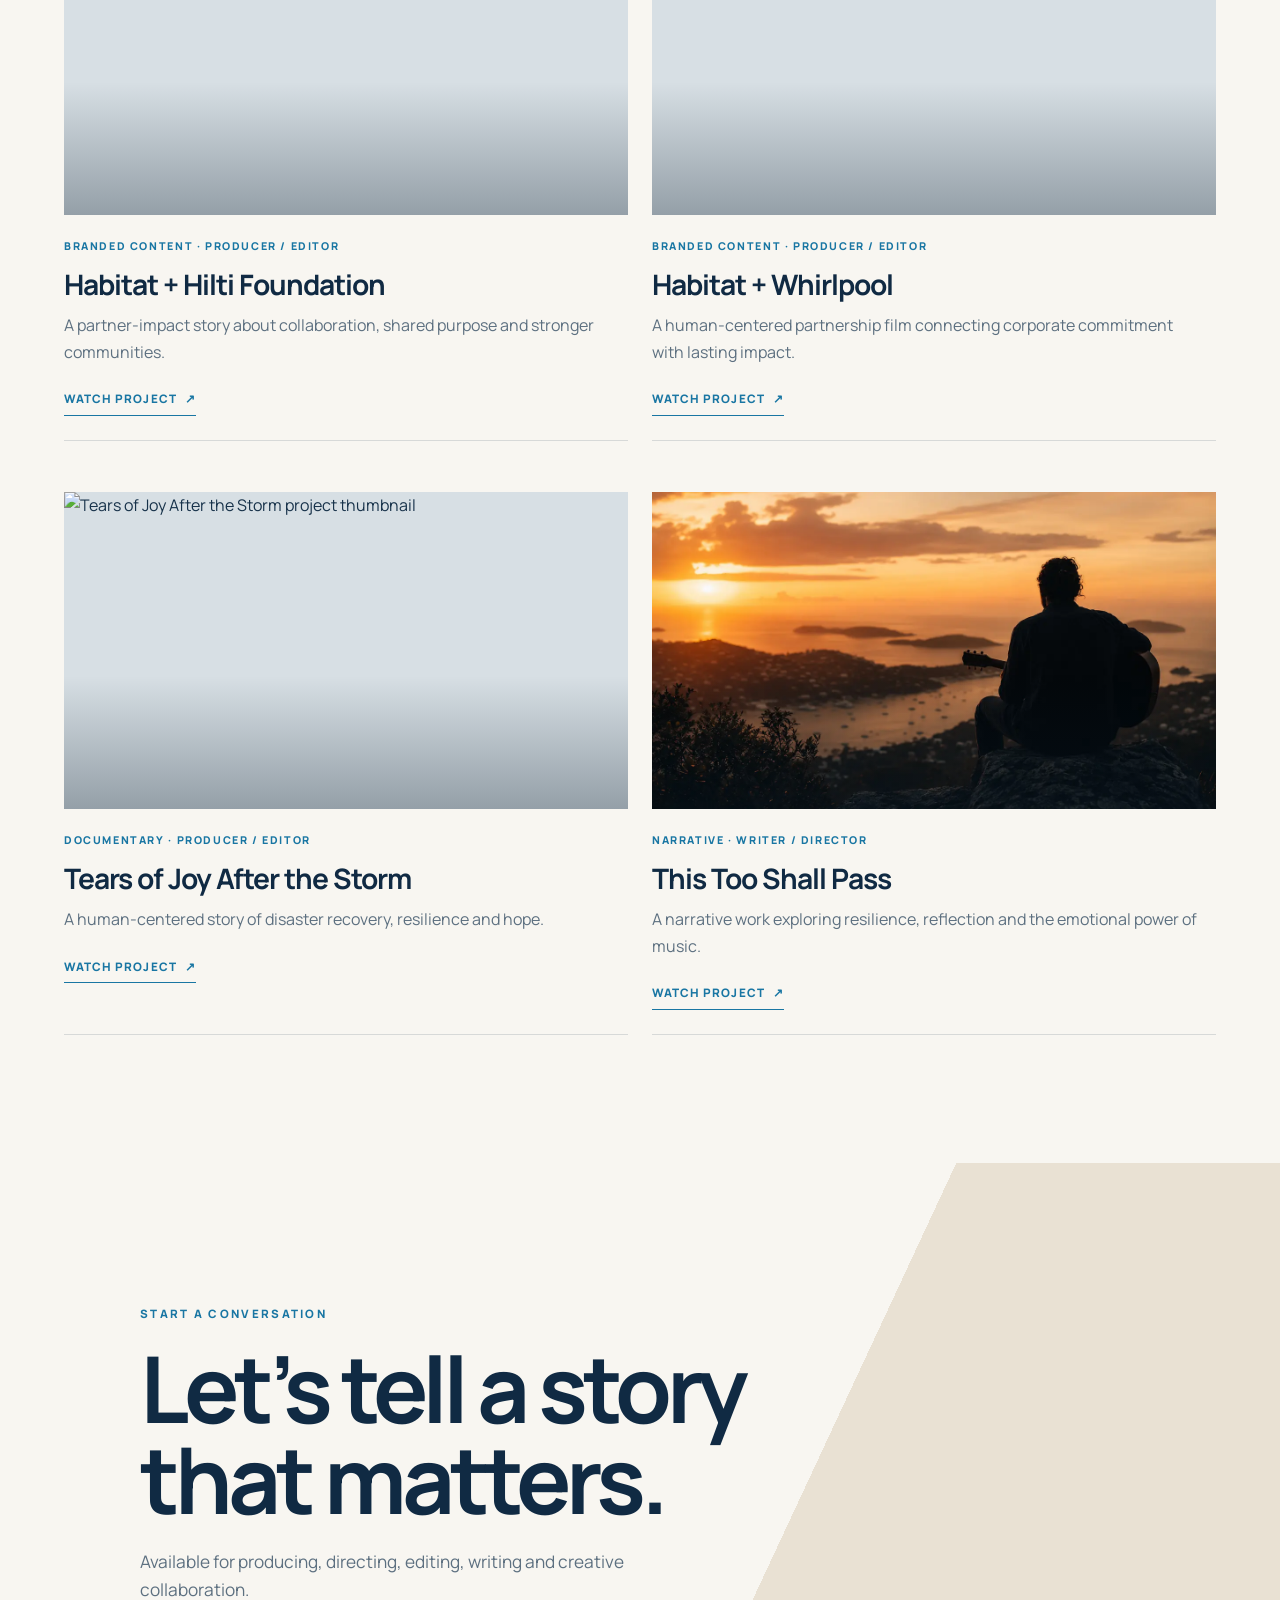
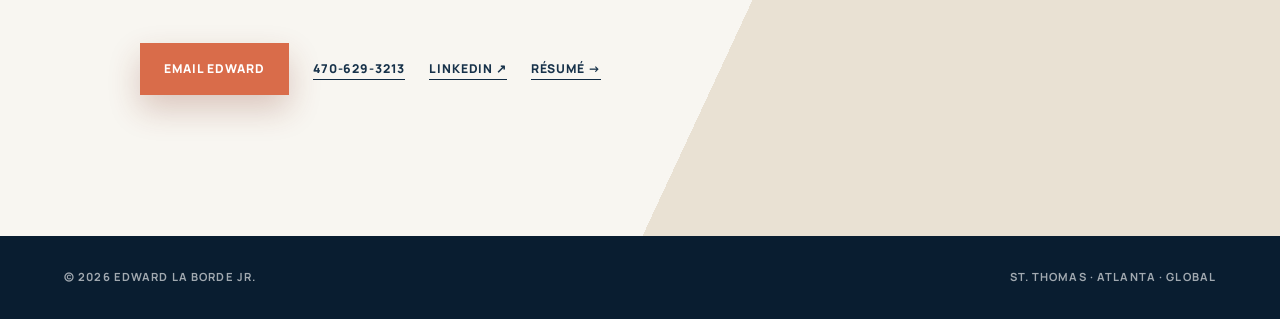
==== commit 52489f4d: "Editorial redesign with cinematic Caribbean hero and integrated HTML résumé" ====
--- a/index.html
+++ b/index.html
@@ -25,6 +25,7 @@
       <a href="#about">About</a>
       <a href="#on-set">On Set</a>
       <a href="#experience">Experience</a>
+      <a href="resume/">Résumé</a>
       <a href="#contact">Contact</a>
     </nav>
   </header>
@@ -39,11 +40,11 @@
           <p class="hero-tagline">Rooted in the Caribbean.<br>Focused on the World.</p>
           <div class="hero-actions">
             <a class="button button-coral" href="#work">View Selected Work</a>
-            <a class="button button-ghost" href="assets/docs/Edward-La-Borde-Resume.docx" target="_blank" rel="noopener">Download Résumé</a>
+            <a class="button button-ghost" href="resume/">View Résumé</a>
           </div>
         </div>
         <figure class="hero-portrait">
-          <img src="assets/images/edward-headshot.webp" alt="Edward La Borde Jr., producer, editor and filmmaker" width="1024" height="1536" fetchpriority="high">
+          <img src="assets/images/edward-hero-cutout-v2.webp" alt="Edward La Borde Jr., producer, editor and filmmaker" width="1024" height="1536" fetchpriority="high">
         </figure>
       </div>
     </section>
@@ -81,14 +82,14 @@
         </article>
 
         <article class="project-card reveal">
-          <a class="project-image" href="https://youtu.be/f2Uqr2PE3xc" target="_blank" rel="noopener">
-            <img src="https://img.youtube.com/vi/f2Uqr2PE3xc/maxresdefault.jpg" data-fallback="https://img.youtube.com/vi/f2Uqr2PE3xc/hqdefault.jpg" alt="Tears of Joy After the Storm project thumbnail" width="1280" height="720" loading="lazy">
+          <a class="project-image" href="https://youtu.be/fJshWXJtGZI" target="_blank" rel="noopener">
+            <img src="https://img.youtube.com/vi/fJshWXJtGZI/maxresdefault.jpg" data-fallback="https://img.youtube.com/vi/fJshWXJtGZI/hqdefault.jpg" alt="Peter Holmberg profile documentary thumbnail" width="1280" height="720" loading="lazy">
           </a>
           <div class="project-details">
-            <p class="project-meta">Documentary · Producer / Editor</p>
-            <h3>Tears of Joy After the Storm</h3>
-            <p>A human-centered story of disaster recovery, resilience and hope.</p>
-            <a class="project-link" href="https://youtu.be/f2Uqr2PE3xc" target="_blank" rel="noopener">Watch project <span aria-hidden="true">↗</span></a>
+            <p class="project-meta">Profile Documentary · Producer / Editor</p>
+            <h3>Peter Holmberg</h3>
+            <p>A Caribbean profile shaped by character, place and a life of remarkable achievement.</p>
+            <a class="project-link" href="https://youtu.be/fJshWXJtGZI" target="_blank" rel="noopener">Watch project <span aria-hidden="true">↗</span></a>
           </div>
         </article>
       </div>
@@ -104,7 +105,7 @@
         <h2>Rooted in the Caribbean.<br>Focused on the World.</h2>
         <p class="about-lead">Edward La Borde Jr. is a producer, editor, writer and director whose work spans documentary, branded content, nonprofit storytelling and narrative film.</p>
         <p>Raised in St. Thomas and now based in the Atlanta area, Edward brings cultural fluency, visual discipline and emotional clarity to every production. His work helps audiences connect with people, communities and ideas without losing the specificity that makes each story matter.</p>
-        <a class="project-link" href="assets/docs/Edward-La-Borde-Resume.docx" target="_blank" rel="noopener">Download résumé <span aria-hidden="true">↓</span></a>
+        <a class="project-link" href="resume/">View résumé <span aria-hidden="true">→</span></a>
       </div>
     </section>
 
@@ -127,25 +128,56 @@
       </div>
     </section>
 
-    <section class="section experience-section" id="experience">
-      <div class="experience-heading reveal">
+    <section class="experience-section" id="experience">
+      <div class="experience-intro reveal">
         <p class="eyebrow">Experience</p>
-        <h2>From first idea<br>to final frame.</h2>
-        <p>End-to-end creative leadership for stories that need both craft and clarity.</p>
-      </div>
-      <div class="capability-list">
-        <article class="capability reveal">
-          <div><h3>Creative Development</h3><p>Story strategy, treatments, scripts, interview design and production planning.</p></div>
-        </article>
-        <article class="capability reveal">
-          <div><h3>Producing &amp; Directing</h3><p>Documentary, branded, nonprofit and narrative productions with collaborative crews.</p></div>
-        </article>
-        <article class="capability reveal">
-          <div><h3>Editorial</h3><p>Adobe Premiere Pro editing, story shaping, sound design, graphics and finishing.</p></div>
-        </article>
-        <article class="capability reveal">
-          <div><h3>Emerging Workflows</h3><p>AI-assisted visual development, preproduction and responsible creative experimentation.</p></div>
-        </article>
+        <h2>Experience measured<br>in stories and impact.</h2>
+        <p>More than two decades of end-to-end creative leadership across documentary, narrative, branded and nonprofit work.</p>
+      </div>
+      <div class="experience-metrics reveal" aria-label="Career highlights">
+        <div><strong>20+</strong><span>Years producing, directing and editing</span></div>
+        <div><strong>6+</strong><span>Countries and territories represented in global storytelling</span></div>
+        <div><strong>4</strong><span>Core disciplines: produce, direct, write and edit</span></div>
+        <div><strong>End-to-end</strong><span>From creative development through final delivery</span></div>
+      </div>
+      <div class="experience-details">
+        <div class="experience-column reveal">
+          <p class="experience-label">Selected Clients &amp; Partners</p>
+          <ul class="editorial-list">
+            <li>Habitat for Humanity International</li>
+            <li>Whirlpool</li>
+            <li>Hilti Foundation</li>
+            <li>Thrivent</li>
+            <li>State Farm</li>
+            <li>Wesco</li>
+            <li>DuPont</li>
+            <li>Wells Fargo</li>
+          </ul>
+        </div>
+        <div class="experience-column reveal">
+          <p class="experience-label">Skills &amp; Tools</p>
+          <ul class="editorial-list">
+            <li>Producing &amp; Directing</li>
+            <li>Story Development &amp; Writing</li>
+            <li>Adobe Premiere Pro Editorial</li>
+            <li>Documentary Interview Direction</li>
+            <li>Field &amp; Multi-camera Production</li>
+            <li>Sound, Graphics &amp; Finishing</li>
+            <li>AI-assisted Visual Development</li>
+            <li>Canon, Sony &amp; Blackmagic Cameras</li>
+          </ul>
+        </div>
+        <div class="experience-column experience-cta reveal">
+          <p class="experience-label">Campaigns &amp; Film Work</p>
+          <ul class="editorial-list editorial-list-single">
+            <li>Carter Work Project</li>
+            <li>Global Village</li>
+            <li>Partner Impact Films</li>
+            <li>Disaster Recovery Stories</li>
+            <li>Timeless: A Virgin Islands Love Story</li>
+          </ul>
+          <a class="button button-coral" href="resume/">View Full Résumé</a>
+        </div>
       </div>
     </section>
 
@@ -174,17 +206,17 @@
           <a class="project-link" href="https://youtu.be/HYwnc78DNlQ" target="_blank" rel="noopener">Watch project <span aria-hidden="true">↗</span></a>
         </article>
         <article class="additional-card reveal">
-          <a class="project-image" href="https://youtu.be/fJshWXJtGZI" target="_blank" rel="noopener">
-            <img src="https://img.youtube.com/vi/fJshWXJtGZI/maxresdefault.jpg" data-fallback="https://img.youtube.com/vi/fJshWXJtGZI/hqdefault.jpg" alt="Peter Holmberg profile documentary thumbnail" width="1280" height="720" loading="lazy">
-          </a>
-          <p class="project-meta">Profile Documentary · Producer / Editor</p>
-          <h3>Peter Holmberg</h3>
-          <p class="project-description">A Caribbean profile shaped by character, place and a life of remarkable achievement.</p>
-          <a class="project-link" href="https://youtu.be/fJshWXJtGZI" target="_blank" rel="noopener">Watch project <span aria-hidden="true">↗</span></a>
+          <a class="project-image" href="https://youtu.be/f2Uqr2PE3xc" target="_blank" rel="noopener">
+            <img src="https://img.youtube.com/vi/f2Uqr2PE3xc/maxresdefault.jpg" data-fallback="https://img.youtube.com/vi/f2Uqr2PE3xc/hqdefault.jpg" alt="Tears of Joy After the Storm project thumbnail" width="1280" height="720" loading="lazy">
+          </a>
+          <p class="project-meta">Documentary · Producer / Editor</p>
+          <h3>Tears of Joy After the Storm</h3>
+          <p class="project-description">A human-centered story of disaster recovery, resilience and hope.</p>
+          <a class="project-link" href="https://youtu.be/f2Uqr2PE3xc" target="_blank" rel="noopener">Watch project <span aria-hidden="true">↗</span></a>
         </article>
         <article class="additional-card reveal">
           <a class="project-image" href="https://youtu.be/YUW5t6z81Pc" target="_blank" rel="noopener">
-            <img src="https://img.youtube.com/vi/YUW5t6z81Pc/maxresdefault.jpg" data-fallback="https://img.youtube.com/vi/YUW5t6z81Pc/hqdefault.jpg" alt="This Too Shall Pass narrative film thumbnail" width="1280" height="720" loading="lazy">
+            <img src="assets/images/this-too-shall-pass.webp" alt="Musician overlooking a St. Thomas bay at sunset for This Too Shall Pass" width="1280" height="720" loading="lazy">
           </a>
           <p class="project-meta">Narrative · Writer / Director</p>
           <h3>This Too Shall Pass</h3>
@@ -203,7 +235,7 @@
           <a class="button button-coral" href="mailto:edlaborde@me.com">Email Edward</a>
           <a class="contact-link" href="tel:+14706293213">470-629-3213</a>
           <a class="contact-link" href="https://www.linkedin.com/in/edward-la-borde-jr-29476838" target="_blank" rel="noopener">LinkedIn ↗</a>
-          <a class="contact-link" href="assets/docs/Edward-La-Borde-Resume.docx" target="_blank" rel="noopener">Résumé ↓</a>
+          <a class="contact-link" href="resume/">Résumé →</a>
         </div>
       </div>
     </section>
--- a/styles.css
+++ b/styles.css
@@ -27,31 +27,32 @@
 .site-header{position:fixed;inset:0 0 auto 0;z-index:100;display:flex;align-items:center;justify-content:space-between;height:5rem;padding:0 clamp(1.25rem,5vw,5rem);color:var(--navy);background:rgba(248,246,241,.97);border-bottom:1px solid var(--line);backdrop-filter:blur(16px);transition:box-shadow .3s ease}
 .site-header.scrolled,.site-header.menu-open{box-shadow:0 8px 30px rgba(16,42,67,.08)}
 .brand{display:flex;align-items:center;font-size:.82rem;font-weight:800;letter-spacing:.08em;text-transform:uppercase}
-.site-nav{display:flex;align-items:center;gap:clamp(1.25rem,2.5vw,2.5rem)}
+.site-nav{display:flex;align-items:center;gap:clamp(1rem,2vw,2rem)}
 .site-nav a{position:relative;font-size:.78rem;font-weight:700;letter-spacing:.1em;text-transform:uppercase}
 .site-nav a::after{content:"";position:absolute;left:0;right:100%;bottom:-.5rem;height:2px;background:var(--coral);transition:right .25s ease}
 .site-nav a:hover::after,.site-nav a:focus-visible::after{right:0}
 .nav-toggle{display:none;border:0;background:transparent;color:inherit;font-size:.78rem;font-weight:700;letter-spacing:.1em;text-transform:uppercase;cursor:pointer}
 
-.hero{position:relative;min-height:clamp(720px,100svh,920px);overflow:hidden;color:var(--navy);background:var(--warm-white);isolation:isolate}
+.hero{position:relative;min-height:clamp(680px,88svh,820px);overflow:hidden;color:#fff;background:var(--navy-deep);isolation:isolate}
 .hero-background{position:absolute;inset:5rem 0 0;z-index:-3;background-image:url("assets/images/st-thomas-hero-1920.webp");background-image:image-set(url("assets/images/st-thomas-hero-1280.webp") 1x,url("assets/images/st-thomas-hero-1920.webp") 2x);background-size:cover;background-position:center;filter:saturate(.88) contrast(.96);transform:scale(1.025);animation:hero-drift 16s ease-out both}
-.hero::before{content:"";position:absolute;inset:5rem 0 0;z-index:-2;background:linear-gradient(90deg,rgba(248,246,241,.97) 0%,rgba(248,246,241,.9) 34%,rgba(248,246,241,.48) 53%,rgba(16,42,67,.18) 69%,rgba(9,29,48,.8) 100%)}
-.hero::after{content:"";position:absolute;inset:auto 0 0;height:16%;z-index:-1;background:linear-gradient(transparent,rgba(9,29,48,.28))}
-.hero-inner{width:min(var(--max-width),90vw);min-height:clamp(720px,100svh,960px);margin:0 auto;display:grid;grid-template-columns:1.05fr .95fr;align-items:center;gap:2rem;padding-top:5rem}
-.hero-copy{position:relative;z-index:2;padding:4rem 0 5rem}
-.hero-kicker{margin:0 0 1.3rem;font-size:.78rem;font-weight:800;letter-spacing:.2em;text-transform:uppercase;color:var(--ocean)}
-.hero h1{margin:0;font-size:clamp(4rem,7.7vw,7.5rem);line-height:.87;letter-spacing:-.062em;text-transform:uppercase;max-width:8ch;text-wrap:balance}
+.hero::before{content:"";position:absolute;inset:5rem 0 0;z-index:-2;background:linear-gradient(90deg,rgba(7,29,48,.94) 0%,rgba(8,34,56,.8) 36%,rgba(9,38,62,.38) 59%,rgba(8,29,47,.12) 76%,rgba(8,29,47,.28) 100%)}
+.hero::after{content:"";position:absolute;inset:auto 0 0;height:18%;z-index:-1;background:linear-gradient(transparent,rgba(7,25,41,.52))}
+.hero-inner{width:min(var(--max-width),90vw);min-height:clamp(680px,88svh,820px);margin:0 auto;display:grid;grid-template-columns:1.05fr .95fr;align-items:center;gap:2rem;padding-top:5rem}
+.hero-copy{position:relative;z-index:2;max-width:700px;padding:4rem 0 3rem}
+.hero-kicker{margin:0 0 1.3rem;font-size:.78rem;font-weight:800;letter-spacing:.2em;text-transform:uppercase;color:#A3D6EB}
+.hero h1{margin:0;font-size:clamp(3.8rem,6.8vw,6.8rem);line-height:.88;letter-spacing:-.06em;text-transform:uppercase;max-width:9ch;text-wrap:balance}
 .hero-tagline{margin:2rem 0 0;padding-left:1rem;border-left:3px solid var(--coral);font-size:clamp(1.1rem,1.8vw,1.45rem);font-weight:500;line-height:1.45}
 .hero-actions{display:flex;flex-wrap:wrap;gap:.8rem;margin-top:2.25rem}
 .button{display:inline-flex;align-items:center;justify-content:center;min-height:3.25rem;padding:.9rem 1.45rem;border:1px solid transparent;font-size:.76rem;font-weight:800;letter-spacing:.08em;text-transform:uppercase;transition:transform .25s ease,background .25s ease,border-color .25s ease,color .25s ease,box-shadow .25s ease}
 .button:hover{transform:translateY(-2px)}
 .button-coral{background:var(--coral);color:#fff;box-shadow:0 14px 32px rgba(126,46,24,.24)}
 .button-coral:hover{background:#c85c3d;box-shadow:0 18px 38px rgba(126,46,24,.3)}
-.button-ghost{border-color:rgba(16,42,67,.58);color:var(--navy);background:rgba(248,246,241,.66);backdrop-filter:blur(7px)}
-.button-ghost:hover{background:var(--navy);color:#fff;border-color:var(--navy)}
-.hero-portrait{position:absolute;z-index:1;right:clamp(-1rem,2vw,2.5rem);bottom:-4%;width:min(42vw,590px);height:84%;margin:0;display:flex;align-items:flex-end;justify-content:center;pointer-events:none}
-.hero-portrait::after{content:"";position:absolute;inset:13% 4% 0;background:radial-gradient(ellipse at 50% 45%,rgba(25,118,163,.22),transparent 66%);filter:blur(12px)}
-.hero-portrait img{position:relative;z-index:1;width:100%;height:100%;object-fit:cover;object-position:center 18%;filter:saturate(.88) contrast(1.03);mask-image:linear-gradient(to bottom,#000 0%,#000 77%,transparent 100%);-webkit-mask-image:linear-gradient(to bottom,#000 0%,#000 77%,transparent 100%)}
+.button-ghost{border-color:rgba(255,255,255,.72);color:#fff;background:rgba(7,29,48,.16);backdrop-filter:blur(7px)}
+.button-ghost:hover{background:#fff;color:var(--navy);border-color:#fff}
+.hero-portrait{position:absolute;z-index:1;right:clamp(-1rem,2vw,2rem);bottom:-1%;width:min(43vw,610px);height:80%;margin:0;display:flex;align-items:flex-end;justify-content:center;pointer-events:none}
+.hero-portrait::before{content:"";position:absolute;inset:8% -5% 2% 8%;z-index:0;background:radial-gradient(ellipse at 52% 46%,rgba(255,224,183,.17) 0%,rgba(147,208,229,.12) 38%,transparent 70%);filter:blur(18px)}
+.hero-portrait::after{content:"";position:absolute;left:3%;right:1%;bottom:-3%;height:24%;z-index:2;background:linear-gradient(transparent,rgba(7,29,48,.34));filter:blur(8px)}
+.hero-portrait img{position:relative;z-index:1;width:100%;height:100%;object-fit:contain;object-position:center bottom;filter:saturate(.93) contrast(1.015) drop-shadow(0 24px 30px rgba(6,24,38,.28))}
 
 .section{padding:clamp(6rem,10vw,10rem) max(5vw,calc((100vw - var(--max-width))/2))}
 .eyebrow{margin:0 0 1.3rem;color:var(--ocean);font-size:.72rem;font-weight:800;letter-spacing:.2em;text-transform:uppercase}
@@ -104,14 +105,25 @@
 .on-set-secondary{position:absolute;left:0;bottom:0;width:48%;margin:0;border:8px solid var(--sand);box-shadow:0 20px 52px rgba(16,42,67,.2)}
 .on-set-secondary img{width:100%;aspect-ratio:3/2;object-fit:cover}
 
-.experience-section{display:grid;grid-template-columns:.8fr 1.2fr;gap:clamp(4rem,9vw,9rem);background:var(--navy);color:#fff}
+.experience-section{padding:clamp(6rem,9vw,9rem) max(5vw,calc((100vw - var(--max-width))/2));background:var(--navy);color:#fff}
 .experience-section .eyebrow{color:#7FC4E0}
 .experience-section h2{color:#fff}
-.experience-heading>p:last-child{max-width:400px;color:rgba(255,255,255,.65)}
-.capability-list{border-top:1px solid rgba(255,255,255,.18)}
-.capability{padding:1.75rem 0;border-bottom:1px solid rgba(255,255,255,.18)}
-.capability h3{margin:0 0 .35rem;font-size:1.2rem}
-.capability p{margin:0;color:rgba(255,255,255,.65)}
+.experience-intro{display:grid;grid-template-columns:1.1fr .9fr;align-items:end;gap:3rem}
+.experience-intro h2{margin:0;font-size:clamp(2.8rem,5vw,5.2rem);line-height:.98;letter-spacing:-.055em}
+.experience-intro>p:last-child{max-width:480px;margin:0;color:rgba(255,255,255,.68);font-size:1.04rem}
+.experience-metrics{display:grid;grid-template-columns:repeat(4,minmax(0,1fr));margin-top:4rem;border-top:1px solid rgba(255,255,255,.2);border-bottom:1px solid rgba(255,255,255,.2)}
+.experience-metrics div{padding:2rem 1.5rem 2rem 0;border-right:1px solid rgba(255,255,255,.2)}
+.experience-metrics div:not(:first-child){padding-left:1.5rem}
+.experience-metrics div:last-child{border-right:0}
+.experience-metrics strong{display:block;margin-bottom:.65rem;color:#fff;font-size:clamp(1.7rem,3vw,3.1rem);line-height:1;letter-spacing:-.04em}
+.experience-metrics span{display:block;color:rgba(255,255,255,.62);font-size:.8rem}
+.experience-details{display:grid;grid-template-columns:1fr 1fr .8fr;gap:clamp(2rem,5vw,5rem);margin-top:4rem}
+.experience-label{margin:0 0 1rem;color:#7FC4E0;font-size:.7rem;font-weight:800;letter-spacing:.17em;text-transform:uppercase}
+.editorial-list{display:grid;grid-template-columns:repeat(2,minmax(0,1fr));gap:.8rem 1.25rem;margin:0;padding:0;list-style:none}
+.editorial-list li{padding-bottom:.7rem;border-bottom:1px solid rgba(255,255,255,.14);font-size:.86rem}
+.experience-cta{align-self:start;padding:1.5rem;border:1px solid rgba(255,255,255,.2)}
+.editorial-list-single{grid-template-columns:1fr}
+.experience-cta .button{margin-top:1.5rem}
 
 .additional-work{background:var(--warm-white)}
 .additional-grid{display:grid;grid-template-columns:repeat(2,minmax(0,1fr));gap:clamp(2rem,4vw,4rem) 1.5rem}
@@ -130,6 +142,37 @@
 
 footer{display:flex;justify-content:space-between;gap:1rem;padding:2rem 5vw;background:var(--navy-deep);color:rgba(255,255,255,.62);font-size:.7rem;font-weight:700;letter-spacing:.1em;text-transform:uppercase}
 footer p{margin:0}
+
+.resume-page{background:#EDF1F3;color:var(--ink)}
+.resume-site-header{display:flex;align-items:center;justify-content:space-between;min-height:4.5rem;padding:0 5vw;background:#fff;border-bottom:1px solid var(--line)}
+.resume-site-header nav{display:flex;gap:1.5rem}
+.resume-site-header nav a{font-size:.72rem;font-weight:800;letter-spacing:.09em;text-transform:uppercase}
+.resume-shell{width:min(1040px,92vw);margin:0 auto;padding:2rem 0 5rem}
+.resume-toolbar{display:flex;align-items:center;justify-content:space-between;margin-bottom:1.25rem}
+.resume-back{font-size:.76rem;font-weight:800;letter-spacing:.06em;text-transform:uppercase}
+.resume-document{padding:clamp(2rem,5vw,4.5rem);background:#fff;box-shadow:0 20px 60px rgba(16,42,67,.12)}
+.resume-header{padding-bottom:2rem;border-bottom:4px solid var(--navy)}
+.resume-kicker{margin:0 0 .65rem;color:var(--coral);font-size:.72rem;font-weight:800;letter-spacing:.18em;text-transform:uppercase}
+.resume-header h1{margin:0;color:var(--navy);font-size:clamp(2.7rem,6vw,5.2rem);line-height:.98;letter-spacing:-.055em}
+.resume-contact{display:flex;flex-wrap:wrap;gap:.25rem;margin:1rem 0 0;color:var(--muted);font-size:.86rem}
+.resume-contact a{color:var(--ocean)}
+.resume-section{padding:2rem 0;border-bottom:1px solid var(--line)}
+.resume-section:last-child{border-bottom:0;padding-bottom:0}
+.resume-section>h2,.resume-two-column h2{margin:0 0 1.1rem;color:var(--navy);font-size:.82rem;letter-spacing:.16em;text-transform:uppercase}
+.resume-section p{margin:.6rem 0;color:#405D70}
+.resume-summary p{font-size:1.02rem;line-height:1.75}
+.resume-role+.resume-role{margin-top:2rem}
+.resume-role-heading{display:flex;align-items:flex-start;justify-content:space-between;gap:1rem;margin-bottom:.8rem}
+.resume-role-heading h3,.resume-project-grid h3{margin:0;color:var(--navy);font-size:1.04rem}
+.resume-role-heading p{margin:.2rem 0 0;color:var(--ocean);font-size:.86rem;font-weight:700}
+.resume-role-heading>span{color:var(--muted);font-size:.75rem;font-weight:700;text-align:right}
+.resume-role ul,.resume-compact-list{margin:0;padding-left:1.15rem}
+.resume-role li,.resume-compact-list li{margin:.45rem 0;color:#405D70;font-size:.88rem}
+.resume-project-grid{display:grid;grid-template-columns:repeat(2,minmax(0,1fr));gap:1rem 2rem}
+.resume-project-grid>div{padding-bottom:.9rem;border-bottom:1px solid var(--line)}
+.resume-project-grid p{margin:.25rem 0 0;font-size:.8rem}
+.resume-two-column{display:grid;grid-template-columns:repeat(2,minmax(0,1fr));gap:3rem}
+.resume-footer{background:var(--navy-deep)}
 
 .reveal{opacity:0;transform:translateY(24px);transition:opacity .7s ease,transform .7s cubic-bezier(.2,.7,.2,1)}
 .reveal.is-visible{opacity:1;transform:none}
@@ -144,6 +187,8 @@
   .on-set-inner{grid-template-columns:1fr}
   .on-set-copy{max-width:780px}
   .on-set-images{width:min(900px,100%);margin-left:auto}
+  .experience-details{grid-template-columns:1fr 1fr}
+  .experience-cta{grid-column:1/-1}
 }
 
 @media(max-width:780px){
@@ -152,31 +197,39 @@
   .site-nav{position:absolute;top:100%;left:0;right:0;display:flex;flex-direction:column;align-items:flex-start;gap:0;padding:1rem 5vw 1.5rem;background:var(--warm-white);color:var(--navy);border-bottom:1px solid var(--line);transform:translateY(-130%);opacity:0;visibility:hidden;transition:transform .25s ease,opacity .25s ease,visibility .25s}
   .site-nav.open{transform:none;opacity:1;visibility:visible}
   .site-nav a{width:100%;padding:.8rem 0}
-  .hero,.hero-inner{min-height:820px}
+  .hero,.hero-inner{min-height:790px}
   .hero-inner{display:block;width:90vw;padding-top:7.2rem}
   .hero-copy{padding:2.5rem 0;max-width:600px}
   .hero h1{font-size:clamp(3.7rem,16vw,6.6rem)}
-  .hero::before{inset:4.5rem 0 0;background:linear-gradient(180deg,rgba(248,246,241,.98) 0%,rgba(248,246,241,.88) 40%,rgba(16,42,67,.18) 66%,rgba(9,29,48,.88) 100%)}
+  .hero::before{inset:4.5rem 0 0;background:linear-gradient(180deg,rgba(7,29,48,.94) 0%,rgba(8,34,56,.78) 44%,rgba(9,29,48,.24) 66%,rgba(9,29,48,.86) 100%)}
   .hero-background{inset:4.5rem 0 0}
   .hero-background{background-position:58% center}
-  .hero-portrait{right:-8%;bottom:-8%;width:min(76vw,540px);height:62%;opacity:.94}
+  .hero-portrait{right:-8%;bottom:-4%;width:min(76vw,540px);height:58%;opacity:.97}
   .timeless-feature{grid-template-columns:1fr}
   .timeless-image{min-height:auto;aspect-ratio:16/10}
-  .featured-grid,.about-section,.experience-section{grid-template-columns:1fr}
+  .featured-grid,.about-section,.experience-intro{grid-template-columns:1fr}
   .about-section{gap:4rem}
-  .experience-section{gap:4rem}
+  .experience-intro{gap:1.5rem}
+  .experience-intro>p:last-child{margin:0}
+  .experience-metrics{grid-template-columns:repeat(2,minmax(0,1fr))}
+  .experience-metrics div:nth-child(2){border-right:0}
+  .experience-metrics div:nth-child(-n+2){border-bottom:1px solid rgba(255,255,255,.2)}
+  .experience-details{grid-template-columns:1fr}
+  .experience-cta{grid-column:auto}
   .additional-grid{grid-template-columns:1fr}
+  .resume-site-header nav{display:none}
+  .resume-two-column{grid-template-columns:1fr;gap:2rem}
 }
 
 @media(max-width:520px){
-  .brand>span:last-child{display:none}
-  .hero,.hero-inner{min-height:760px}
+  .brand{font-size:.7rem}
+  .hero,.hero-inner{min-height:740px}
   .hero-copy{padding-top:1.3rem}
   .hero-kicker{font-size:.66rem}
   .hero-tagline{font-size:1rem}
   .hero-actions{align-items:stretch;flex-direction:column;width:min(290px,100%)}
   .button{width:100%}
-  .hero-portrait{right:-15%;width:94vw;height:57%}
+  .hero-portrait{right:-18%;width:96vw;height:54%}
   .section{padding-left:6vw;padding-right:6vw}
   .featured-grid{grid-template-columns:1fr}
   .on-set-inner{width:88vw}
@@ -186,6 +239,16 @@
   .contact-actions{align-items:flex-start;flex-direction:column}
   .contact-actions .button{width:auto}
   footer{flex-direction:column}
+  .experience-metrics{grid-template-columns:1fr}
+  .experience-metrics div,.experience-metrics div:not(:first-child){padding:1.4rem 0;border-right:0;border-bottom:1px solid rgba(255,255,255,.2)}
+  .experience-metrics div:last-child{border-bottom:0}
+  .editorial-list{grid-template-columns:1fr}
+  .resume-toolbar{align-items:flex-start;flex-direction:column;gap:1rem}
+  .resume-toolbar .button{width:auto}
+  .resume-document{padding:1.5rem}
+  .resume-role-heading{flex-direction:column}
+  .resume-role-heading>span{text-align:left}
+  .resume-project-grid{grid-template-columns:1fr}
 }
 
 @media(prefers-reduced-motion:reduce){
@@ -193,3 +256,21 @@
   *,*::before,*::after{animation:none!important;transition-duration:.01ms!important}
   .reveal{opacity:1;transform:none}
 }
+
+@media print{
+  @page{size:letter;margin:.45in}
+  .resume-page{background:#fff;font-size:9.5pt}
+  .resume-site-header,.resume-toolbar,.resume-footer,.skip-link{display:none!important}
+  .resume-shell{width:auto;margin:0;padding:0}
+  .resume-document{padding:0;box-shadow:none}
+  .resume-header{padding-bottom:.16in}
+  .resume-header h1{font-size:28pt}
+  .resume-contact{font-size:8.5pt}
+  .resume-section{padding:.15in 0;break-inside:avoid}
+  .resume-section p,.resume-role li,.resume-compact-list li{font-size:8.7pt;line-height:1.35}
+  .resume-summary p{font-size:9pt;line-height:1.4}
+  .resume-role+.resume-role{margin-top:.15in}
+  .resume-project-grid{gap:.08in .25in}
+  .resume-project-grid>div{padding-bottom:.07in}
+  a{color:inherit!important;text-decoration:none!important}
+}
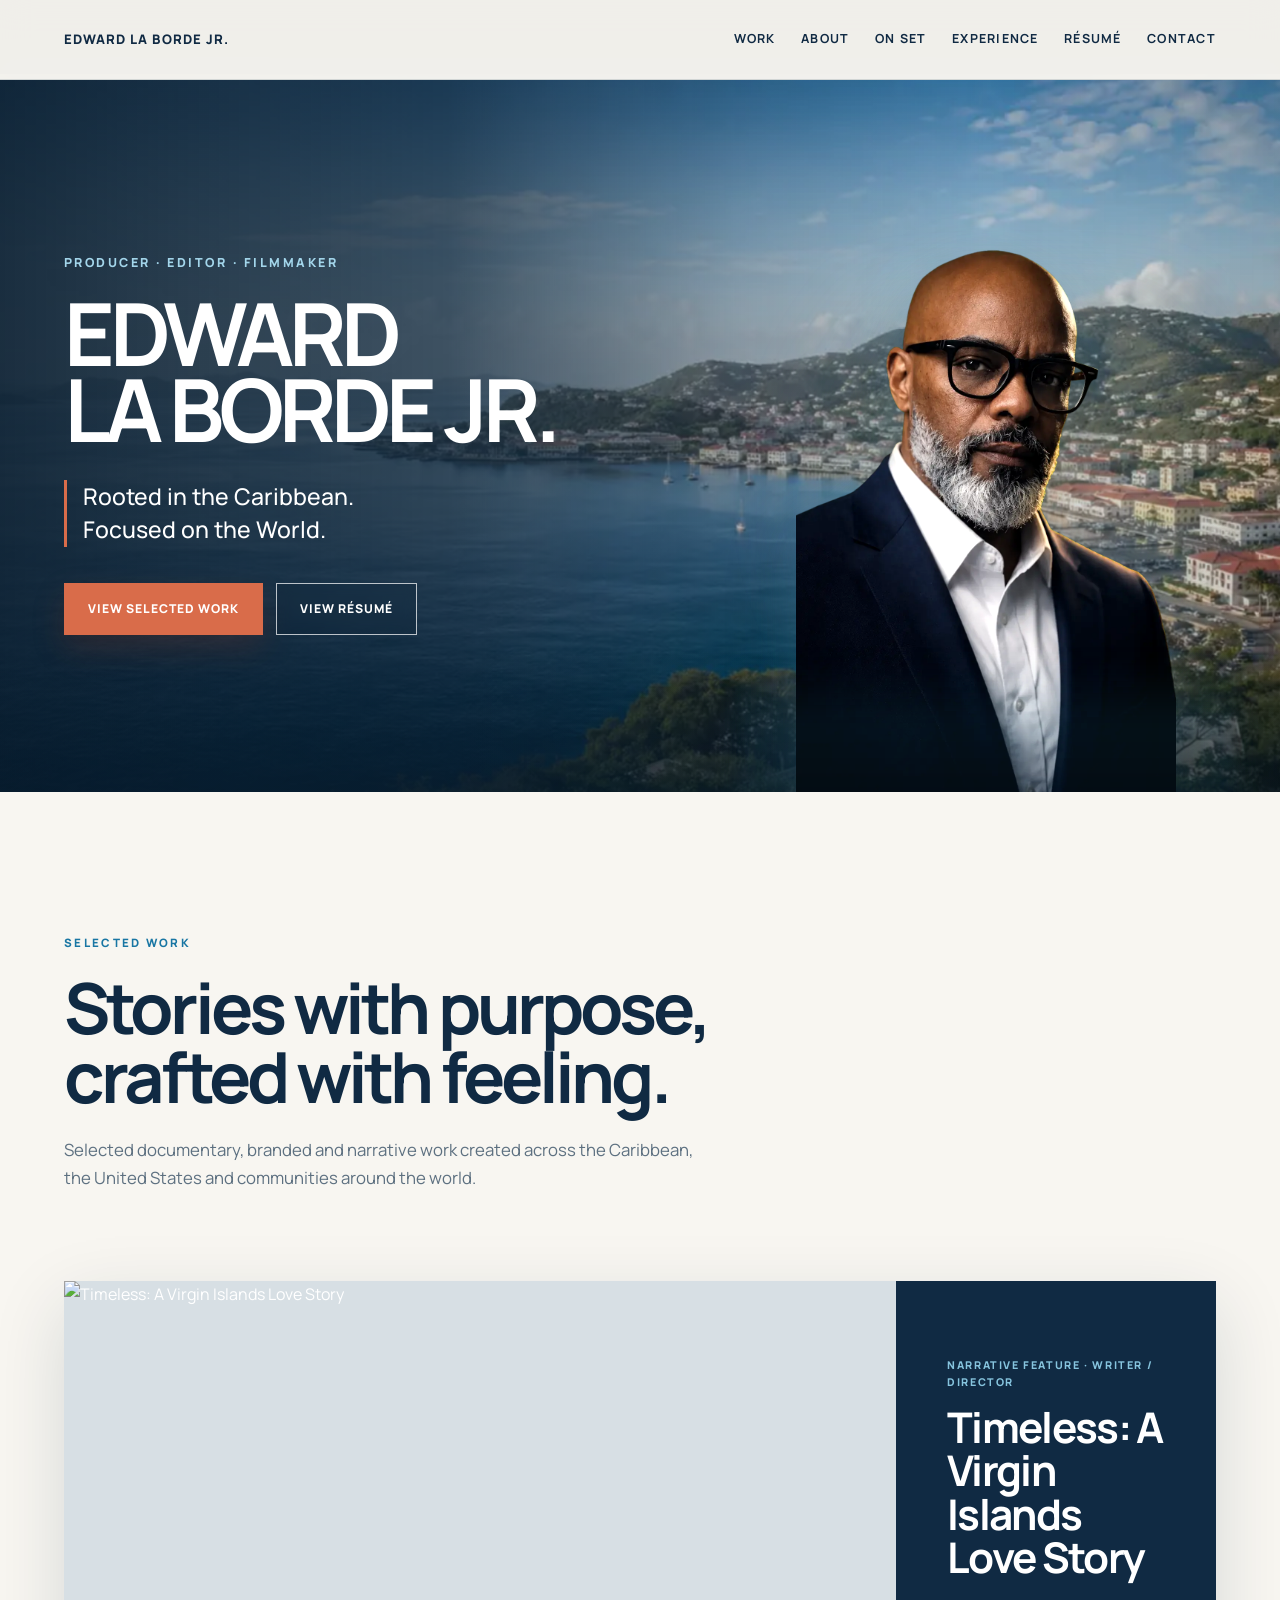
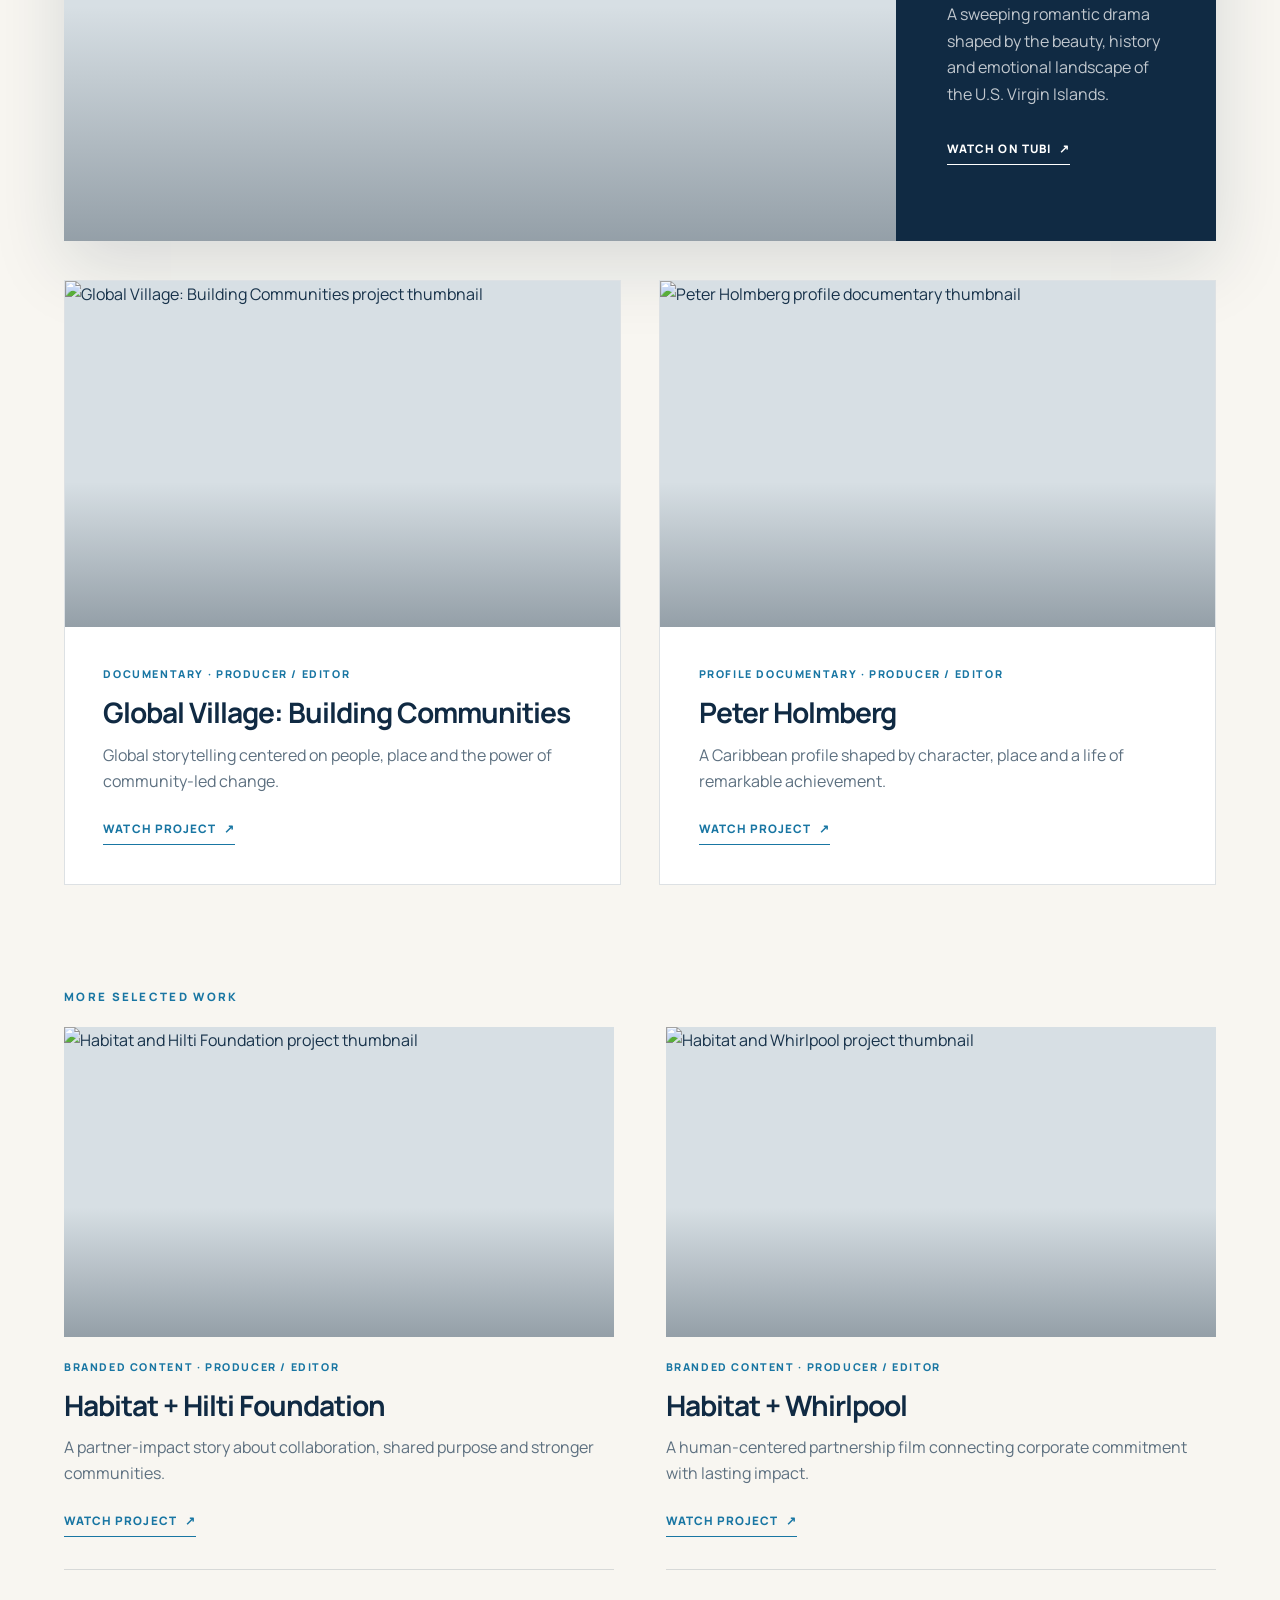
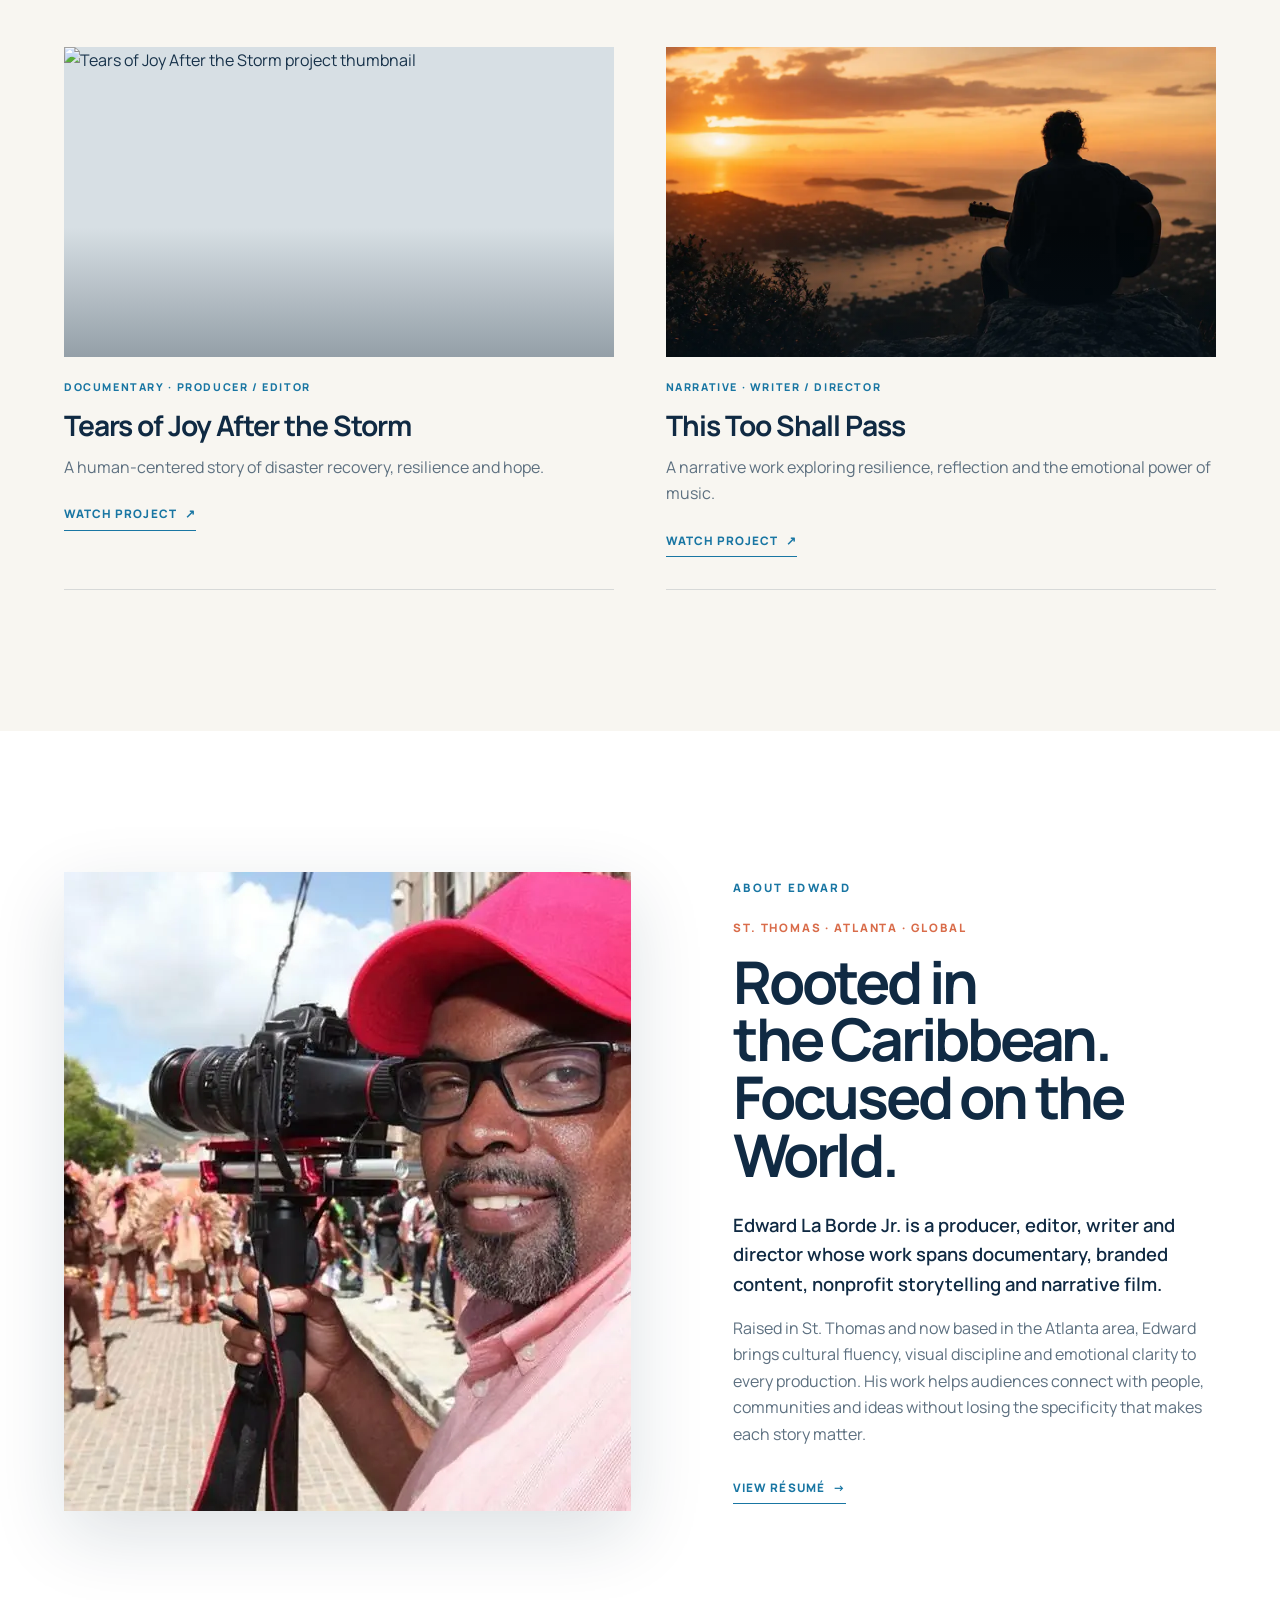
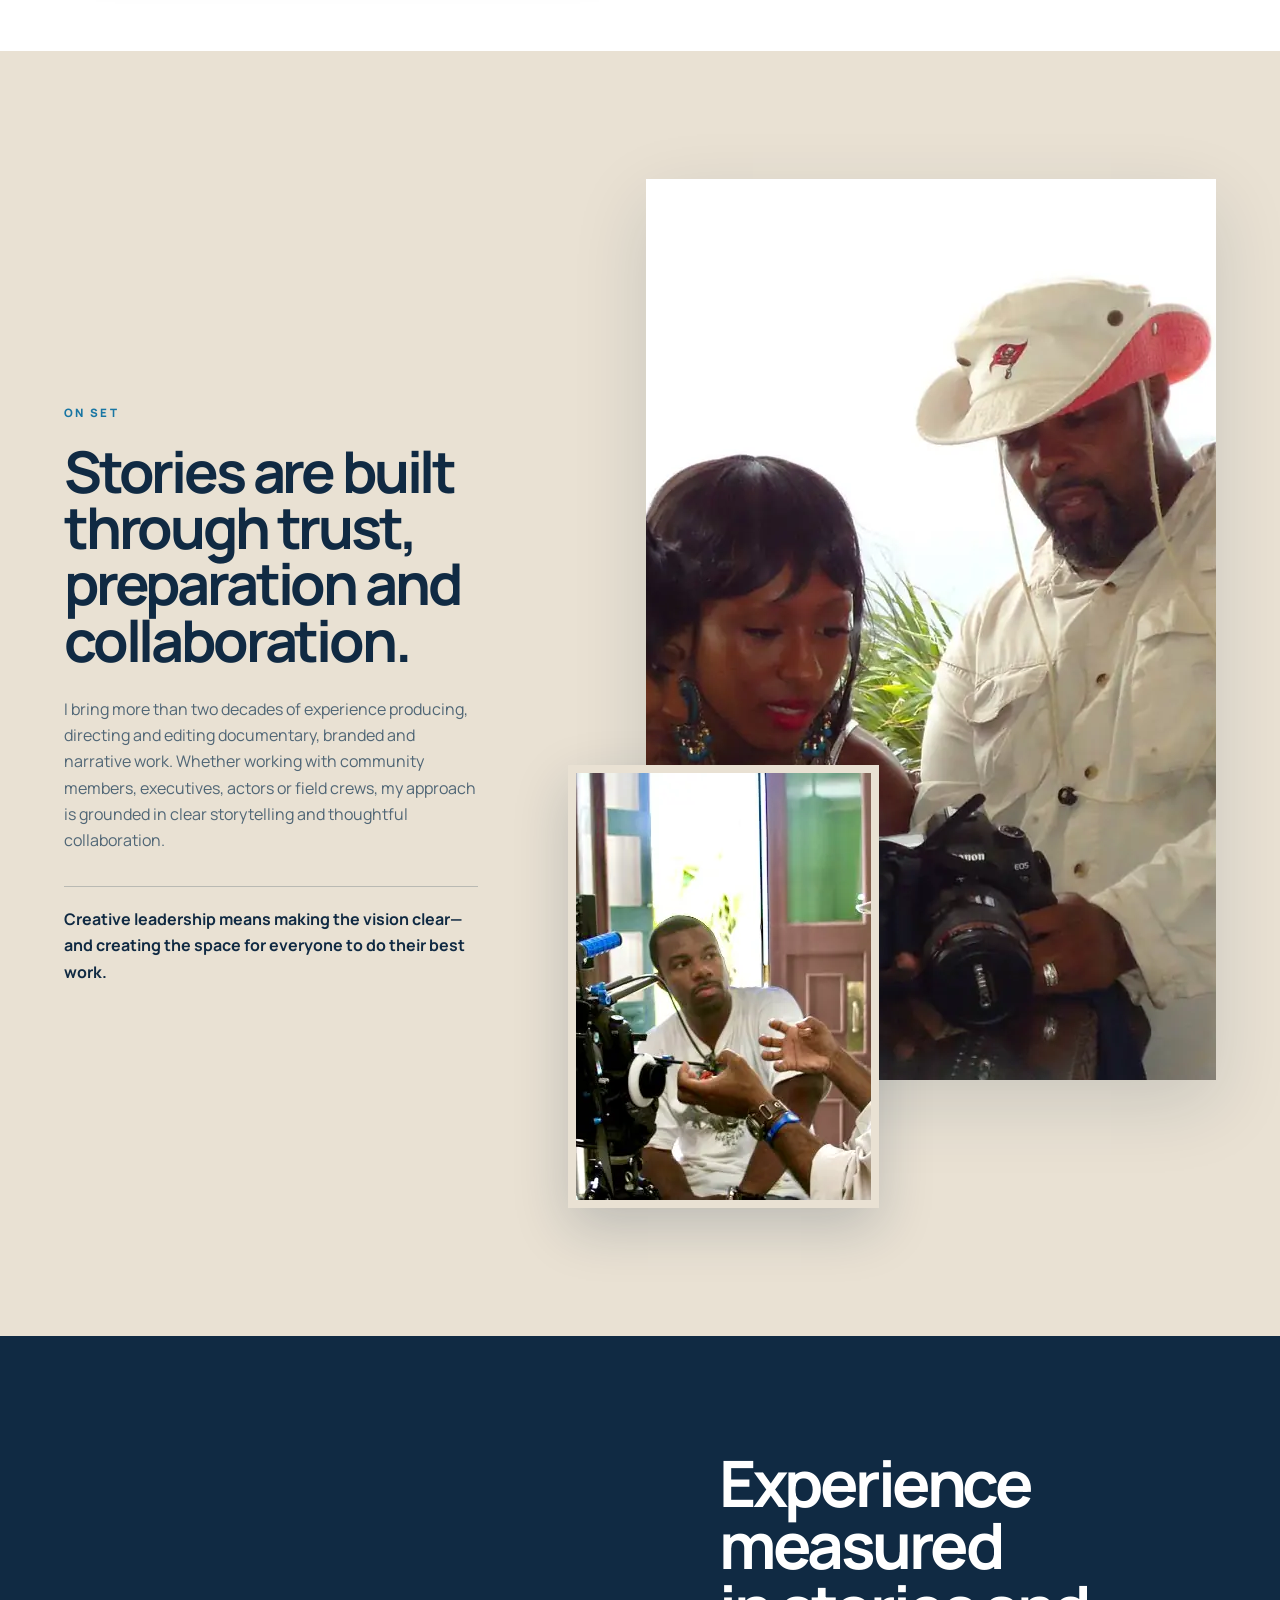
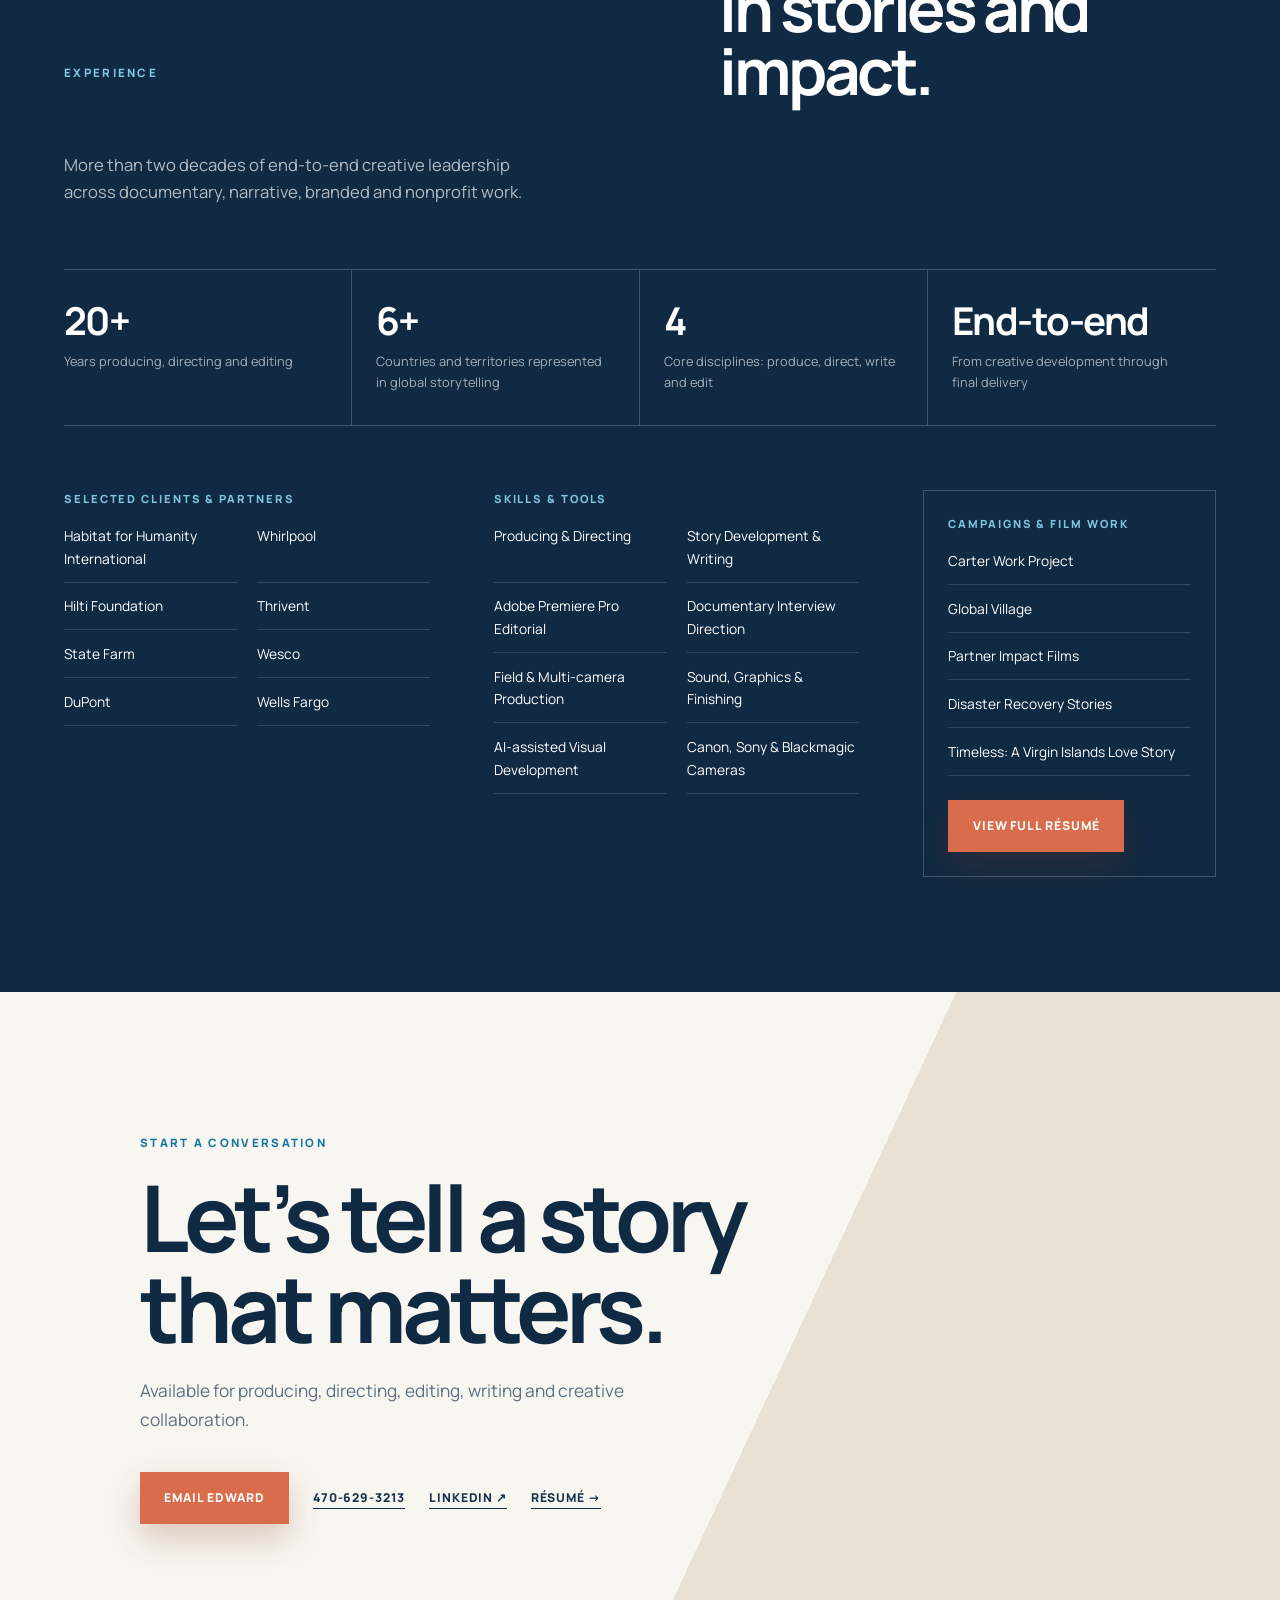
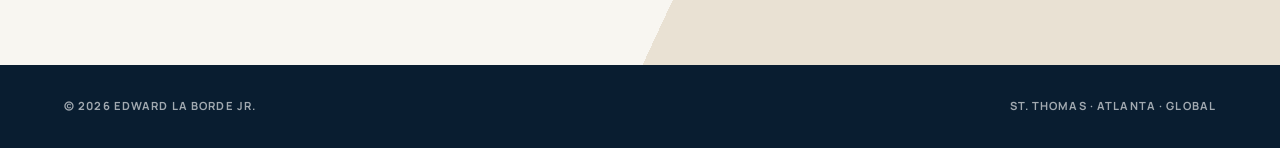
==== commit 22481847: "Final editorial polish with improved hero integration, expanded featured work, and interactive résum" ====
--- a/index.html
+++ b/index.html
@@ -44,7 +44,7 @@
           </div>
         </div>
         <figure class="hero-portrait">
-          <img src="assets/images/edward-hero-cutout-v2.webp" alt="Edward La Borde Jr., producer, editor and filmmaker" width="1024" height="1536" fetchpriority="high">
+          <img src="assets/images/edward-hero-cutout-v3.webp" alt="Edward La Borde Jr., producer, editor and filmmaker" width="1024" height="1536" fetchpriority="high">
         </figure>
       </div>
     </section>
@@ -92,6 +92,48 @@
             <a class="project-link" href="https://youtu.be/fJshWXJtGZI" target="_blank" rel="noopener">Watch project <span aria-hidden="true">↗</span></a>
           </div>
         </article>
+      </div>
+
+      <div class="work-continuation">
+        <p class="eyebrow reveal">More Selected Work</p>
+        <div class="expanded-work-grid">
+          <article class="additional-card reveal">
+            <a class="project-image" href="https://youtu.be/UZOpP4qLW0Q" target="_blank" rel="noopener">
+              <img src="https://img.youtube.com/vi/UZOpP4qLW0Q/maxresdefault.jpg" data-fallback="https://img.youtube.com/vi/UZOpP4qLW0Q/hqdefault.jpg" alt="Habitat and Hilti Foundation project thumbnail" width="1280" height="720" loading="lazy">
+            </a>
+            <p class="project-meta">Branded Content · Producer / Editor</p>
+            <h3>Habitat + Hilti Foundation</h3>
+            <p class="project-description">A partner-impact story about collaboration, shared purpose and stronger communities.</p>
+            <a class="project-link" href="https://youtu.be/UZOpP4qLW0Q" target="_blank" rel="noopener">Watch project <span aria-hidden="true">↗</span></a>
+          </article>
+          <article class="additional-card reveal">
+            <a class="project-image" href="https://youtu.be/HYwnc78DNlQ" target="_blank" rel="noopener">
+              <img src="https://img.youtube.com/vi/HYwnc78DNlQ/maxresdefault.jpg" data-fallback="https://img.youtube.com/vi/HYwnc78DNlQ/hqdefault.jpg" alt="Habitat and Whirlpool project thumbnail" width="1280" height="720" loading="lazy">
+            </a>
+            <p class="project-meta">Branded Content · Producer / Editor</p>
+            <h3>Habitat + Whirlpool</h3>
+            <p class="project-description">A human-centered partnership film connecting corporate commitment with lasting impact.</p>
+            <a class="project-link" href="https://youtu.be/HYwnc78DNlQ" target="_blank" rel="noopener">Watch project <span aria-hidden="true">↗</span></a>
+          </article>
+          <article class="additional-card reveal">
+            <a class="project-image" href="https://youtu.be/f2Uqr2PE3xc" target="_blank" rel="noopener">
+              <img src="https://img.youtube.com/vi/f2Uqr2PE3xc/maxresdefault.jpg" data-fallback="https://img.youtube.com/vi/f2Uqr2PE3xc/hqdefault.jpg" alt="Tears of Joy After the Storm project thumbnail" width="1280" height="720" loading="lazy">
+            </a>
+            <p class="project-meta">Documentary · Producer / Editor</p>
+            <h3>Tears of Joy After the Storm</h3>
+            <p class="project-description">A human-centered story of disaster recovery, resilience and hope.</p>
+            <a class="project-link" href="https://youtu.be/f2Uqr2PE3xc" target="_blank" rel="noopener">Watch project <span aria-hidden="true">↗</span></a>
+          </article>
+          <article class="additional-card reveal">
+            <a class="project-image" href="https://youtu.be/YUW5t6z81Pc" target="_blank" rel="noopener">
+              <img src="assets/images/this-too-shall-pass.webp" alt="Musician overlooking a St. Thomas bay at sunset for This Too Shall Pass" width="1280" height="720" loading="lazy">
+            </a>
+            <p class="project-meta">Narrative · Writer / Director</p>
+            <h3>This Too Shall Pass</h3>
+            <p class="project-description">A narrative work exploring resilience, reflection and the emotional power of music.</p>
+            <a class="project-link" href="https://youtu.be/YUW5t6z81Pc" target="_blank" rel="noopener">Watch project <span aria-hidden="true">↗</span></a>
+          </article>
+        </div>
       </div>
     </section>
 
@@ -181,51 +223,6 @@
       </div>
     </section>
 
-    <section class="section additional-work" id="additional-work">
-      <div class="section-intro compact reveal">
-        <p class="eyebrow">Additional Projects</p>
-        <h2>More from the portfolio.</h2>
-      </div>
-      <div class="additional-grid">
-        <article class="additional-card reveal">
-          <a class="project-image" href="https://youtu.be/UZOpP4qLW0Q" target="_blank" rel="noopener">
-            <img src="https://img.youtube.com/vi/UZOpP4qLW0Q/maxresdefault.jpg" data-fallback="https://img.youtube.com/vi/UZOpP4qLW0Q/hqdefault.jpg" alt="Habitat and Hilti Foundation project thumbnail" width="1280" height="720" loading="lazy">
-          </a>
-          <p class="project-meta">Branded Content · Producer / Editor</p>
-          <h3>Habitat + Hilti Foundation</h3>
-          <p class="project-description">A partner-impact story about collaboration, shared purpose and stronger communities.</p>
-          <a class="project-link" href="https://youtu.be/UZOpP4qLW0Q" target="_blank" rel="noopener">Watch project <span aria-hidden="true">↗</span></a>
-        </article>
-        <article class="additional-card reveal">
-          <a class="project-image" href="https://youtu.be/HYwnc78DNlQ" target="_blank" rel="noopener">
-            <img src="https://img.youtube.com/vi/HYwnc78DNlQ/maxresdefault.jpg" data-fallback="https://img.youtube.com/vi/HYwnc78DNlQ/hqdefault.jpg" alt="Habitat and Whirlpool project thumbnail" width="1280" height="720" loading="lazy">
-          </a>
-          <p class="project-meta">Branded Content · Producer / Editor</p>
-          <h3>Habitat + Whirlpool</h3>
-          <p class="project-description">A human-centered partnership film connecting corporate commitment with lasting impact.</p>
-          <a class="project-link" href="https://youtu.be/HYwnc78DNlQ" target="_blank" rel="noopener">Watch project <span aria-hidden="true">↗</span></a>
-        </article>
-        <article class="additional-card reveal">
-          <a class="project-image" href="https://youtu.be/f2Uqr2PE3xc" target="_blank" rel="noopener">
-            <img src="https://img.youtube.com/vi/f2Uqr2PE3xc/maxresdefault.jpg" data-fallback="https://img.youtube.com/vi/f2Uqr2PE3xc/hqdefault.jpg" alt="Tears of Joy After the Storm project thumbnail" width="1280" height="720" loading="lazy">
-          </a>
-          <p class="project-meta">Documentary · Producer / Editor</p>
-          <h3>Tears of Joy After the Storm</h3>
-          <p class="project-description">A human-centered story of disaster recovery, resilience and hope.</p>
-          <a class="project-link" href="https://youtu.be/f2Uqr2PE3xc" target="_blank" rel="noopener">Watch project <span aria-hidden="true">↗</span></a>
-        </article>
-        <article class="additional-card reveal">
-          <a class="project-image" href="https://youtu.be/YUW5t6z81Pc" target="_blank" rel="noopener">
-            <img src="assets/images/this-too-shall-pass.webp" alt="Musician overlooking a St. Thomas bay at sunset for This Too Shall Pass" width="1280" height="720" loading="lazy">
-          </a>
-          <p class="project-meta">Narrative · Writer / Director</p>
-          <h3>This Too Shall Pass</h3>
-          <p class="project-description">A narrative work exploring resilience, reflection and the emotional power of music.</p>
-          <a class="project-link" href="https://youtu.be/YUW5t6z81Pc" target="_blank" rel="noopener">Watch project <span aria-hidden="true">↗</span></a>
-        </article>
-      </div>
-    </section>
-
     <section class="contact-section" id="contact">
       <div class="contact-inner reveal">
         <p class="eyebrow">Start a Conversation</p>
--- a/styles.css
+++ b/styles.css
@@ -34,8 +34,8 @@
 .nav-toggle{display:none;border:0;background:transparent;color:inherit;font-size:.78rem;font-weight:700;letter-spacing:.1em;text-transform:uppercase;cursor:pointer}
 
 .hero{position:relative;min-height:clamp(680px,88svh,820px);overflow:hidden;color:#fff;background:var(--navy-deep);isolation:isolate}
-.hero-background{position:absolute;inset:5rem 0 0;z-index:-3;background-image:url("assets/images/st-thomas-hero-1920.webp");background-image:image-set(url("assets/images/st-thomas-hero-1280.webp") 1x,url("assets/images/st-thomas-hero-1920.webp") 2x);background-size:cover;background-position:center;filter:saturate(.88) contrast(.96);transform:scale(1.025);animation:hero-drift 16s ease-out both}
-.hero::before{content:"";position:absolute;inset:5rem 0 0;z-index:-2;background:linear-gradient(90deg,rgba(7,29,48,.94) 0%,rgba(8,34,56,.8) 36%,rgba(9,38,62,.38) 59%,rgba(8,29,47,.12) 76%,rgba(8,29,47,.28) 100%)}
+.hero-background{position:absolute;inset:5rem 0 0;z-index:-3;background-image:url("assets/images/st-thomas-hero-1920.webp");background-image:image-set(url("assets/images/st-thomas-hero-1280.webp") 1x,url("assets/images/st-thomas-hero-1920.webp") 2x);background-size:cover;background-position:center 42%;filter:saturate(.94) brightness(1.05) contrast(.97);transform:scale(1.018);animation:hero-drift 16s ease-out both}
+.hero::before{content:"";position:absolute;inset:5rem 0 0;z-index:-2;background:linear-gradient(90deg,rgba(7,29,48,.92) 0%,rgba(8,34,56,.75) 35%,rgba(9,38,62,.3) 58%,rgba(8,29,47,.08) 77%,rgba(8,29,47,.18) 100%)}
 .hero::after{content:"";position:absolute;inset:auto 0 0;height:18%;z-index:-1;background:linear-gradient(transparent,rgba(7,25,41,.52))}
 .hero-inner{width:min(var(--max-width),90vw);min-height:clamp(680px,88svh,820px);margin:0 auto;display:grid;grid-template-columns:1.05fr .95fr;align-items:center;gap:2rem;padding-top:5rem}
 .hero-copy{position:relative;z-index:2;max-width:700px;padding:4rem 0 3rem}
@@ -49,12 +49,12 @@
 .button-coral:hover{background:#c85c3d;box-shadow:0 18px 38px rgba(126,46,24,.3)}
 .button-ghost{border-color:rgba(255,255,255,.72);color:#fff;background:rgba(7,29,48,.16);backdrop-filter:blur(7px)}
 .button-ghost:hover{background:#fff;color:var(--navy);border-color:#fff}
-.hero-portrait{position:absolute;z-index:1;right:clamp(-1rem,2vw,2rem);bottom:-1%;width:min(43vw,610px);height:80%;margin:0;display:flex;align-items:flex-end;justify-content:center;pointer-events:none}
-.hero-portrait::before{content:"";position:absolute;inset:8% -5% 2% 8%;z-index:0;background:radial-gradient(ellipse at 52% 46%,rgba(255,224,183,.17) 0%,rgba(147,208,229,.12) 38%,transparent 70%);filter:blur(18px)}
-.hero-portrait::after{content:"";position:absolute;left:3%;right:1%;bottom:-3%;height:24%;z-index:2;background:linear-gradient(transparent,rgba(7,29,48,.34));filter:blur(8px)}
-.hero-portrait img{position:relative;z-index:1;width:100%;height:100%;object-fit:contain;object-position:center bottom;filter:saturate(.93) contrast(1.015) drop-shadow(0 24px 30px rgba(6,24,38,.28))}
-
-.section{padding:clamp(6rem,10vw,10rem) max(5vw,calc((100vw - var(--max-width))/2))}
+.hero-portrait{position:absolute;z-index:1;right:clamp(1rem,4vw,4rem);bottom:-1%;width:min(38vw,540px);height:72%;margin:0;display:flex;align-items:flex-end;justify-content:center;pointer-events:none}
+.hero-portrait::before{content:"";position:absolute;inset:7% -7% 0 3%;z-index:0;background:radial-gradient(ellipse at 52% 43%,rgba(255,235,204,.24) 0%,rgba(139,210,235,.14) 38%,transparent 72%);filter:blur(22px)}
+.hero-portrait::after{content:"";position:absolute;left:-1%;right:-2%;bottom:-4%;height:29%;z-index:2;background:linear-gradient(transparent,rgba(22,83,112,.2) 40%,rgba(7,29,48,.34));filter:blur(10px)}
+.hero-portrait img{position:relative;z-index:1;width:100%;height:100%;object-fit:contain;object-position:center bottom;filter:brightness(1.07) saturate(.94) contrast(1.01) drop-shadow(-10px 12px 20px rgba(125,205,235,.12)) drop-shadow(0 25px 32px rgba(6,24,38,.24))}
+
+.section{padding:clamp(7rem,11vw,11rem) max(5vw,calc((100vw - var(--max-width))/2))}
 .eyebrow{margin:0 0 1.3rem;color:var(--ocean);font-size:.72rem;font-weight:800;letter-spacing:.2em;text-transform:uppercase}
 .section h2,.on-set-section h2,.contact-section h2{margin:0;color:var(--navy);font-size:clamp(2.65rem,5.5vw,5.6rem);line-height:.98;letter-spacing:-.055em;text-wrap:balance}
 .section-intro{max-width:880px;margin-bottom:clamp(3.5rem,7vw,6rem)}
@@ -78,7 +78,7 @@
 .project-link:hover{color:var(--coral);gap:.75rem}
 .timeless-copy .project-link{color:#fff}
 .timeless-copy .project-link:hover{color:#F0A38C}
-.featured-grid{display:grid;grid-template-columns:repeat(2,minmax(0,1fr));gap:1.75rem;margin-top:1.75rem}
+.featured-grid{display:grid;grid-template-columns:repeat(2,minmax(0,1fr));gap:clamp(2rem,3vw,3rem);margin-top:clamp(2rem,3vw,3rem)}
 .project-card{display:flex;flex-direction:column;background:#fff;border:1px solid var(--line)}
 .project-card .project-image{aspect-ratio:16/10}
 .project-details{padding:clamp(1.5rem,3vw,2.4rem)}
@@ -125,9 +125,9 @@
 .editorial-list-single{grid-template-columns:1fr}
 .experience-cta .button{margin-top:1.5rem}
 
-.additional-work{background:var(--warm-white)}
-.additional-grid{display:grid;grid-template-columns:repeat(2,minmax(0,1fr));gap:clamp(2rem,4vw,4rem) 1.5rem}
-.additional-card{padding-bottom:1.5rem;border-bottom:1px solid var(--line)}
+.work-continuation{margin-top:clamp(4.5rem,8vw,7rem)}
+.expanded-work-grid{display:grid;grid-template-columns:repeat(2,minmax(0,1fr));gap:clamp(3.5rem,6vw,6rem) clamp(2rem,4vw,4rem)}
+.additional-card{padding-bottom:2rem;border-bottom:1px solid var(--line)}
 .additional-card .project-image{aspect-ratio:16/9;margin-bottom:1.4rem}
 .additional-card h3{margin-bottom:.75rem}
 .project-description{margin:0 0 1.2rem;color:var(--muted);max-width:55ch}
@@ -171,17 +171,20 @@
 .resume-project-grid{display:grid;grid-template-columns:repeat(2,minmax(0,1fr));gap:1rem 2rem}
 .resume-project-grid>div{padding-bottom:.9rem;border-bottom:1px solid var(--line)}
 .resume-project-grid p{margin:.25rem 0 0;font-size:.8rem}
+.resume-project-grid h3 a{transition:color .2s ease}
+.resume-project-grid h3 a:hover,.resume-project-grid h3 a:focus-visible{color:var(--coral)}
+.resume-project-link{display:inline-block;margin-top:.45rem;color:var(--ocean);font-size:.66rem;font-weight:800;letter-spacing:.08em;text-transform:uppercase}
 .resume-two-column{display:grid;grid-template-columns:repeat(2,minmax(0,1fr));gap:3rem}
 .resume-footer{background:var(--navy-deep)}
 
 .reveal{opacity:0;transform:translateY(24px);transition:opacity .7s ease,transform .7s cubic-bezier(.2,.7,.2,1)}
 .reveal.is-visible{opacity:1;transform:none}
 
-@keyframes hero-drift{from{transform:scale(1.06)}to{transform:scale(1.025)}}
+@keyframes hero-drift{from{transform:scale(1.045)}to{transform:scale(1.018)}}
 
 @media(max-width:1050px){
   .hero-inner{grid-template-columns:1fr .8fr}
-  .hero-portrait{right:-4vw;width:52vw}
+  .hero-portrait{right:-1vw;width:46vw;height:68%}
   .timeless-feature{grid-template-columns:1.15fr .85fr}
   .featured-grid{grid-template-columns:1fr 1fr}
   .on-set-inner{grid-template-columns:1fr}
@@ -203,8 +206,8 @@
   .hero h1{font-size:clamp(3.7rem,16vw,6.6rem)}
   .hero::before{inset:4.5rem 0 0;background:linear-gradient(180deg,rgba(7,29,48,.94) 0%,rgba(8,34,56,.78) 44%,rgba(9,29,48,.24) 66%,rgba(9,29,48,.86) 100%)}
   .hero-background{inset:4.5rem 0 0}
-  .hero-background{background-position:58% center}
-  .hero-portrait{right:-8%;bottom:-4%;width:min(76vw,540px);height:58%;opacity:.97}
+  .hero-background{background-position:58% 42%}
+  .hero-portrait{right:-5%;bottom:-4%;width:min(68vw,480px);height:54%;opacity:.98}
   .timeless-feature{grid-template-columns:1fr}
   .timeless-image{min-height:auto;aspect-ratio:16/10}
   .featured-grid,.about-section,.experience-intro{grid-template-columns:1fr}
@@ -216,7 +219,7 @@
   .experience-metrics div:nth-child(-n+2){border-bottom:1px solid rgba(255,255,255,.2)}
   .experience-details{grid-template-columns:1fr}
   .experience-cta{grid-column:auto}
-  .additional-grid{grid-template-columns:1fr}
+  .expanded-work-grid{grid-template-columns:1fr;gap:3.5rem}
   .resume-site-header nav{display:none}
   .resume-two-column{grid-template-columns:1fr;gap:2rem}
 }
@@ -229,7 +232,7 @@
   .hero-tagline{font-size:1rem}
   .hero-actions{align-items:stretch;flex-direction:column;width:min(290px,100%)}
   .button{width:100%}
-  .hero-portrait{right:-18%;width:96vw;height:54%}
+  .hero-portrait{right:-11%;width:84vw;height:50%}
   .section{padding-left:6vw;padding-right:6vw}
   .featured-grid{grid-template-columns:1fr}
   .on-set-inner{width:88vw}
@@ -272,5 +275,6 @@
   .resume-role+.resume-role{margin-top:.15in}
   .resume-project-grid{gap:.08in .25in}
   .resume-project-grid>div{padding-bottom:.07in}
+  .resume-project-link{display:none!important}
   a{color:inherit!important;text-decoration:none!important}
 }
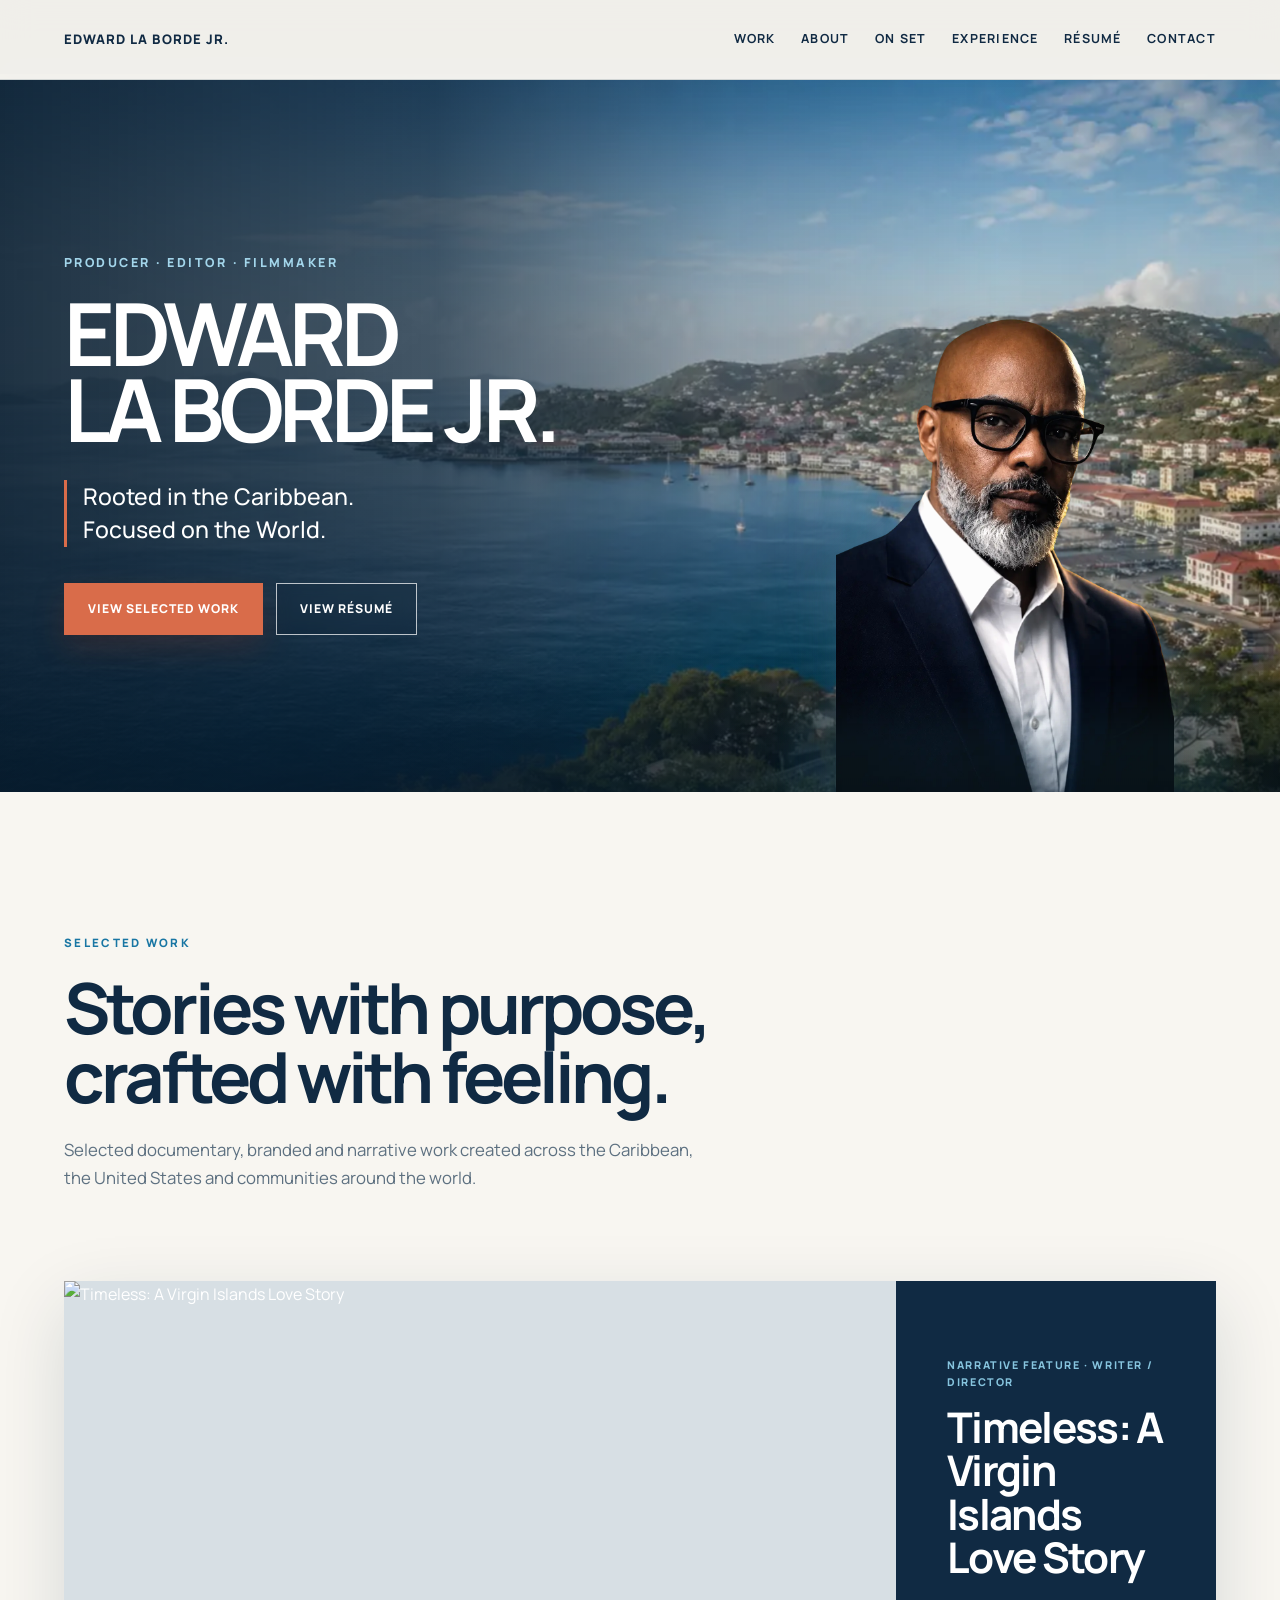
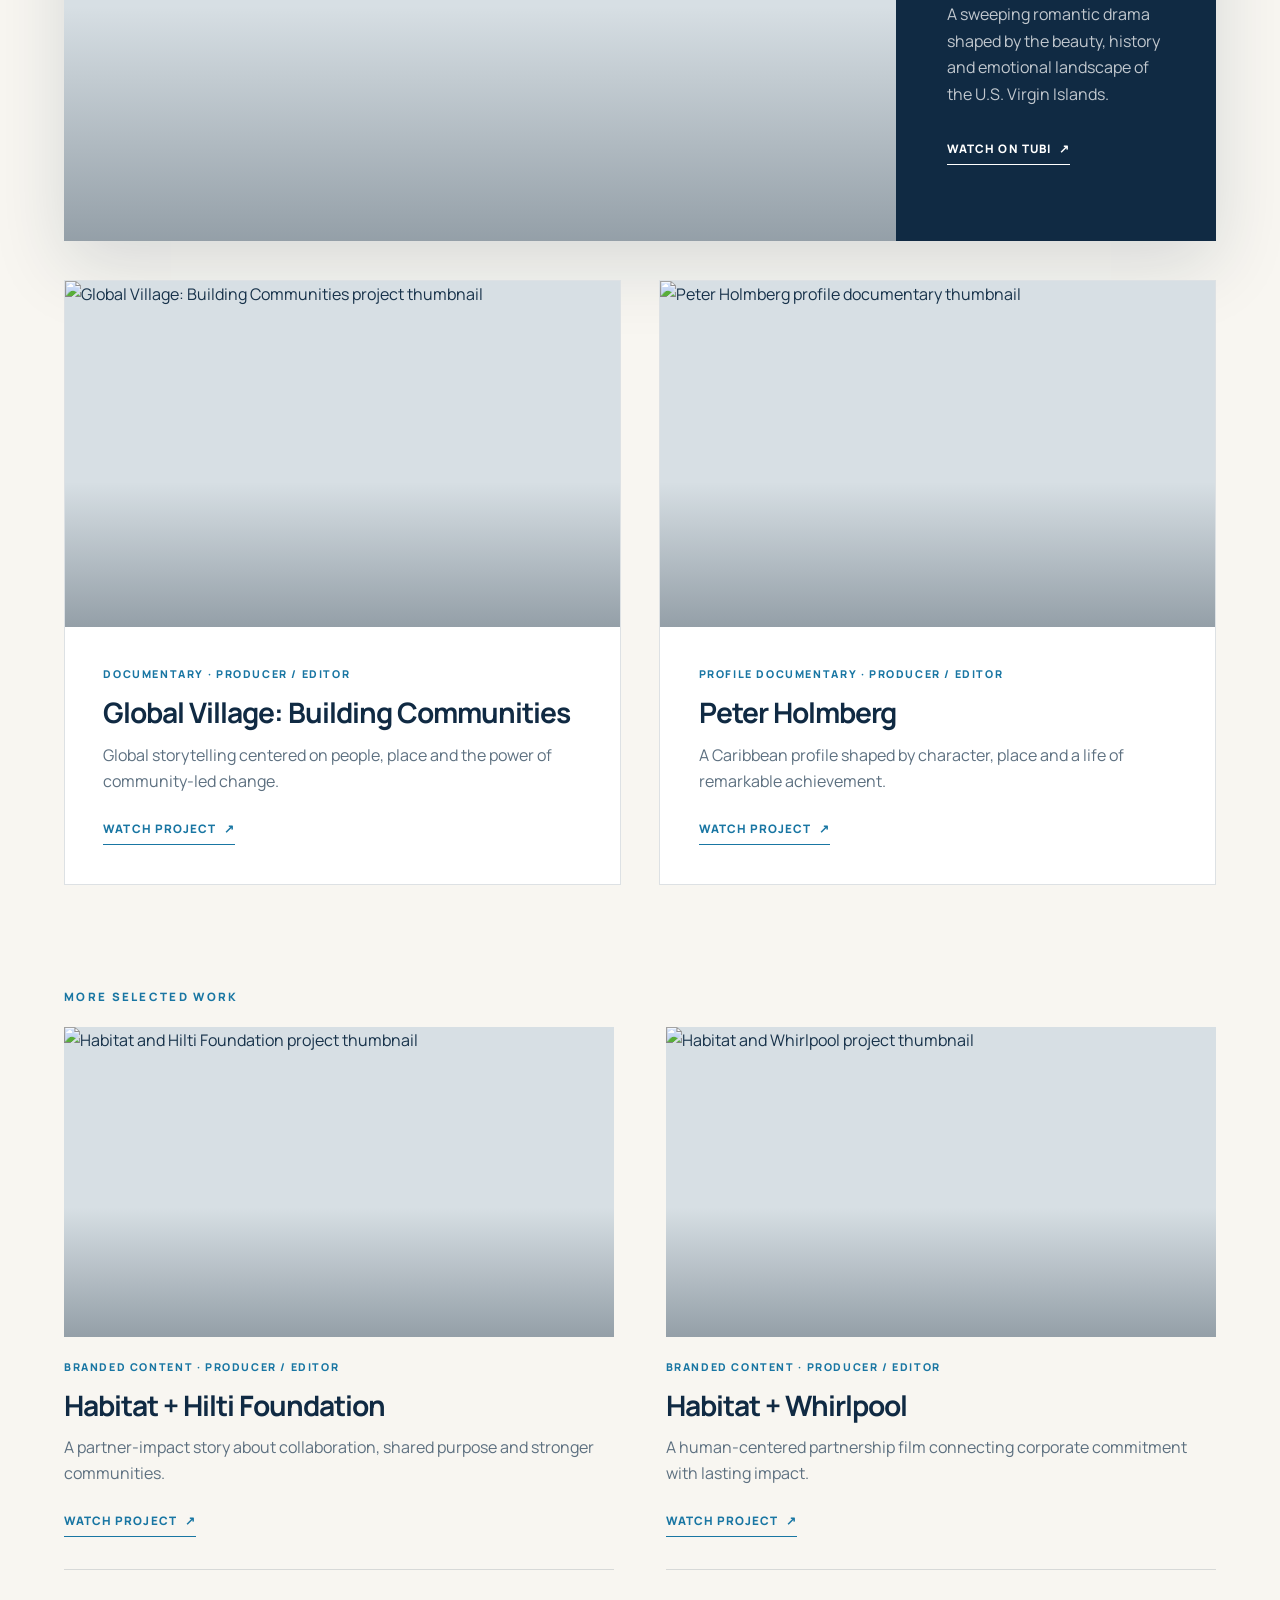
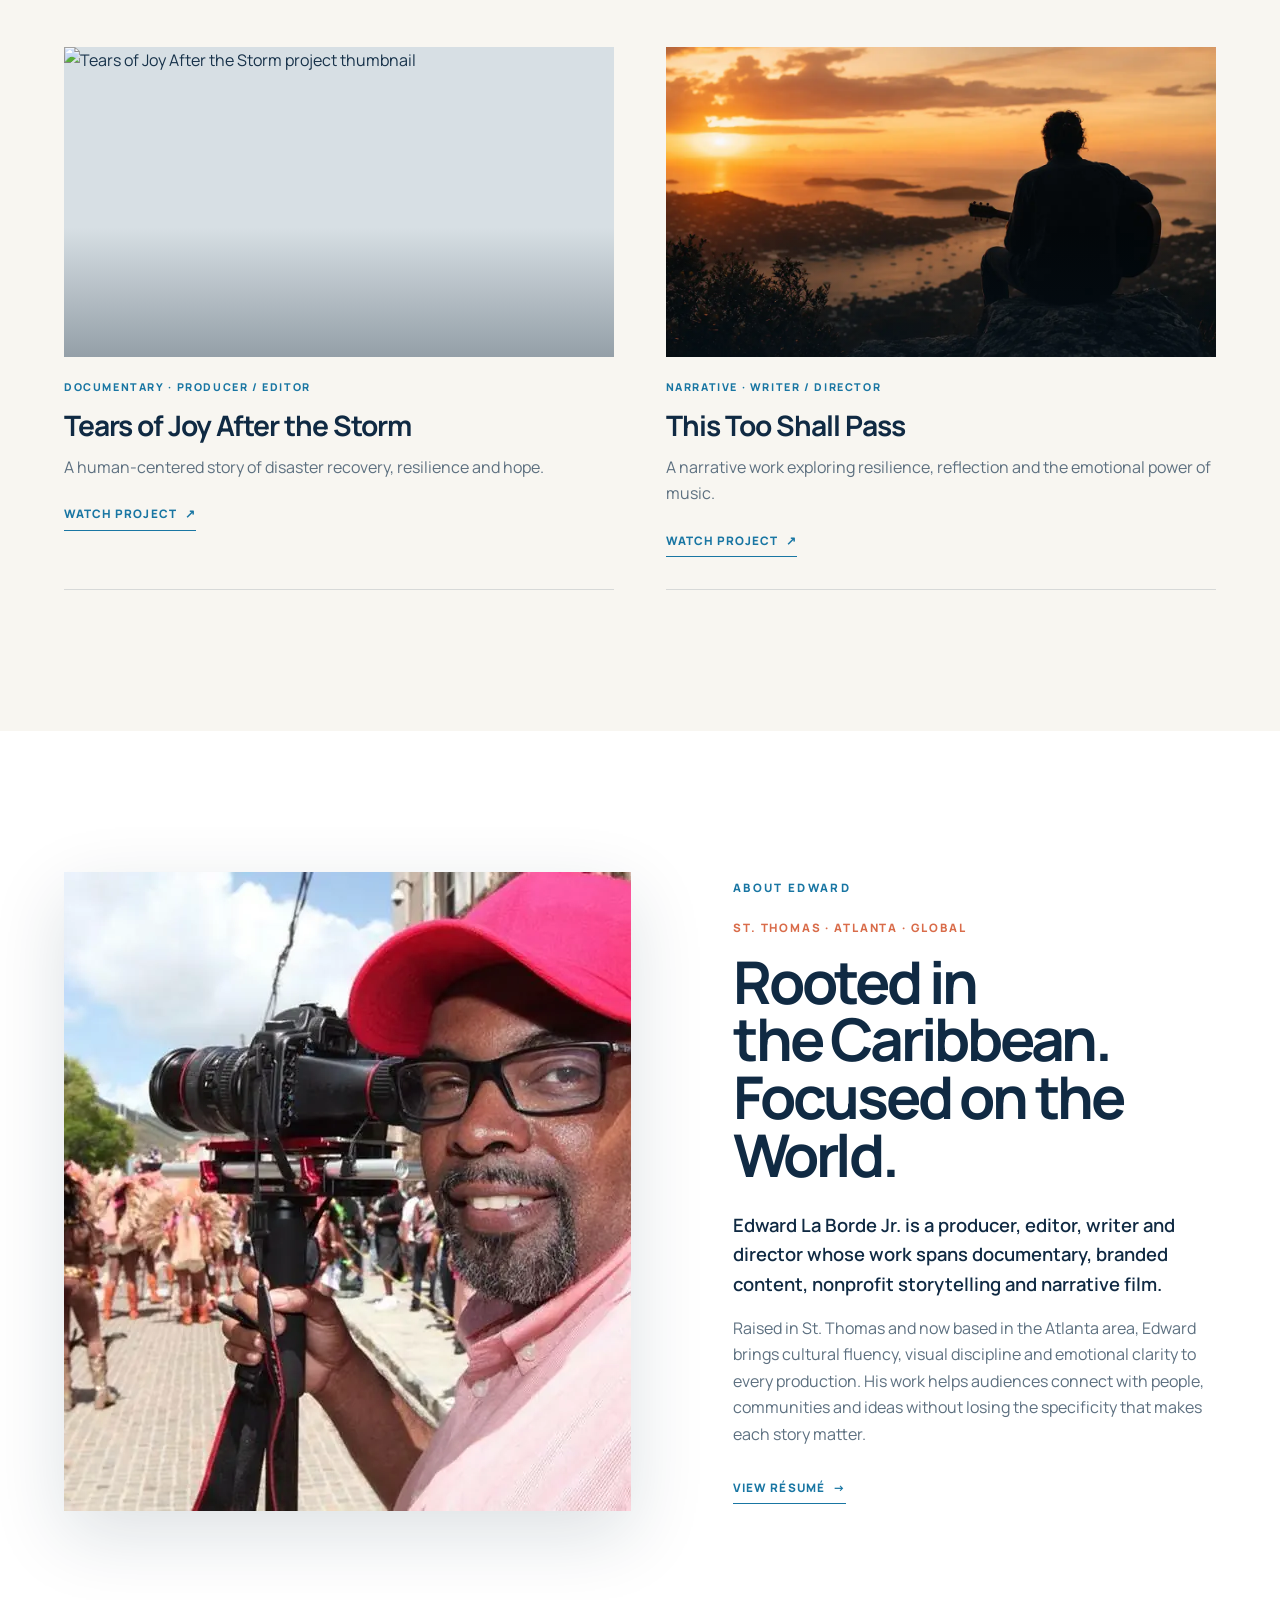
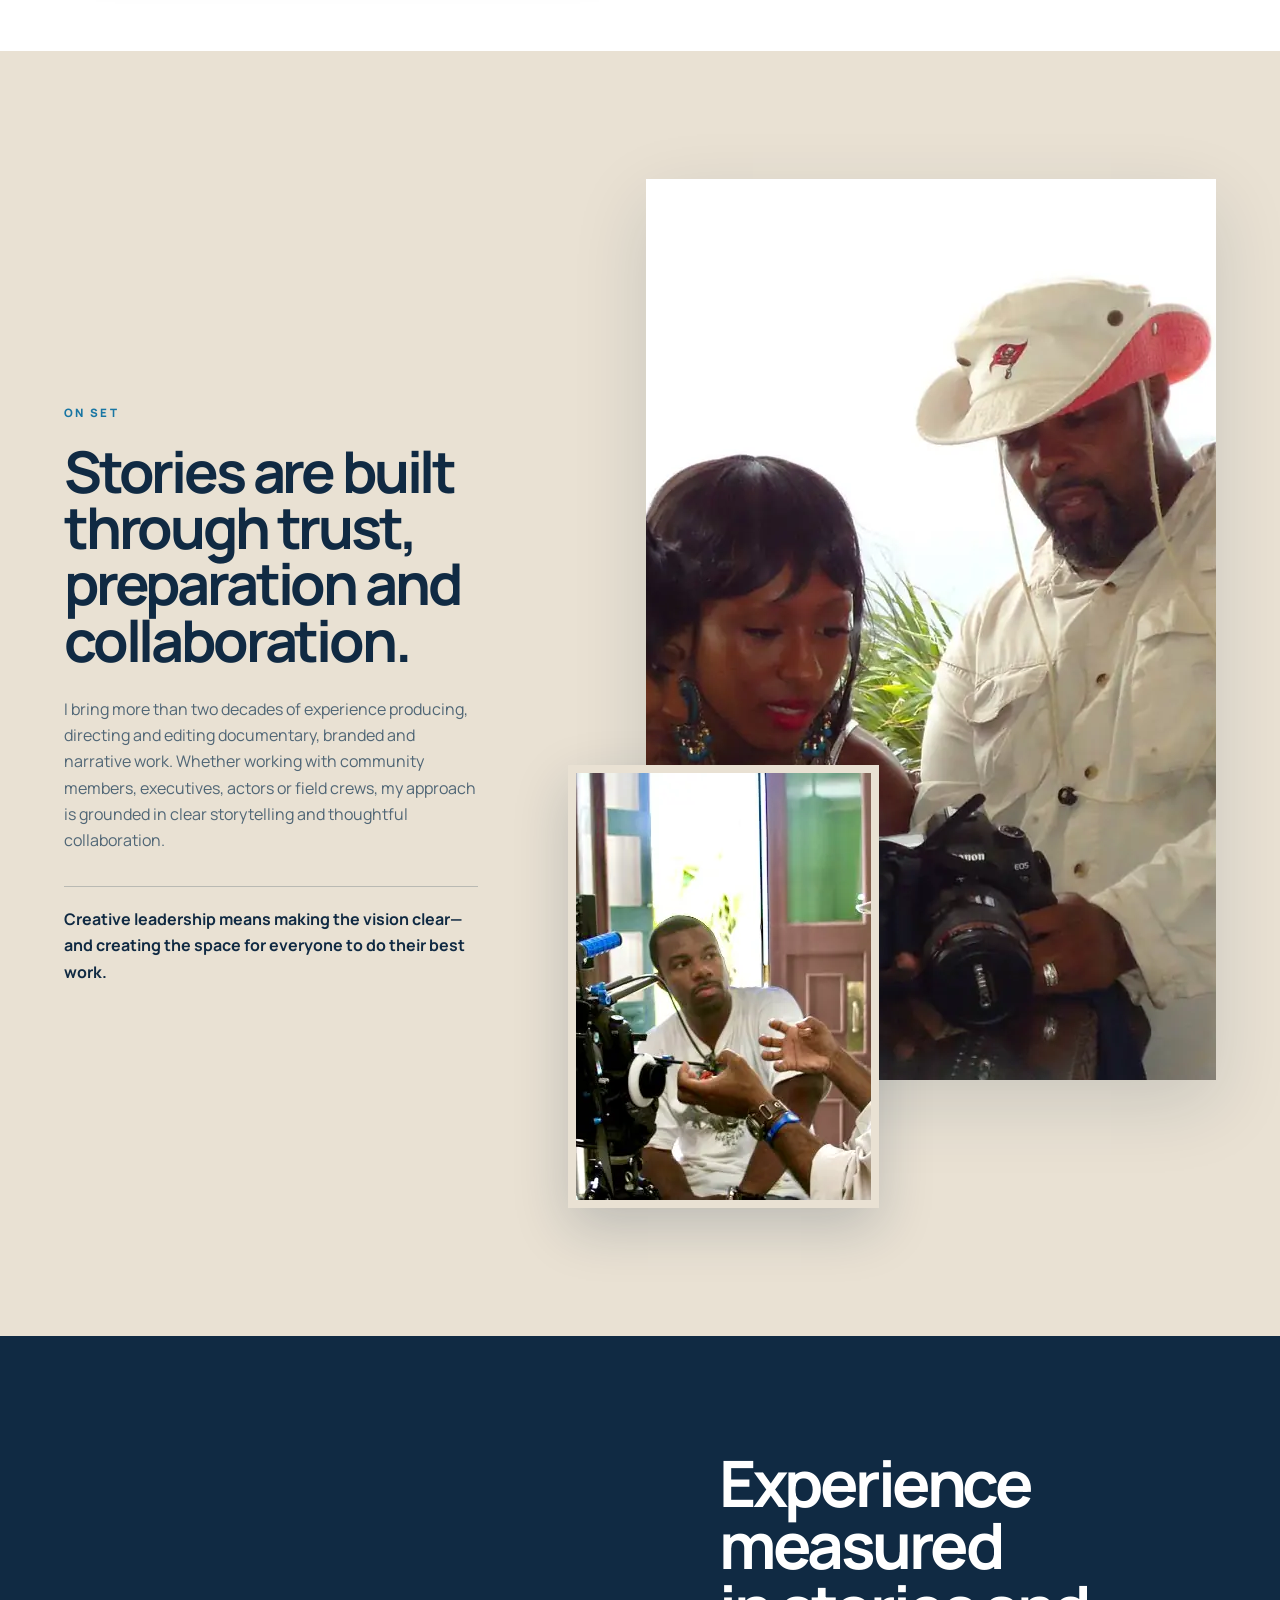
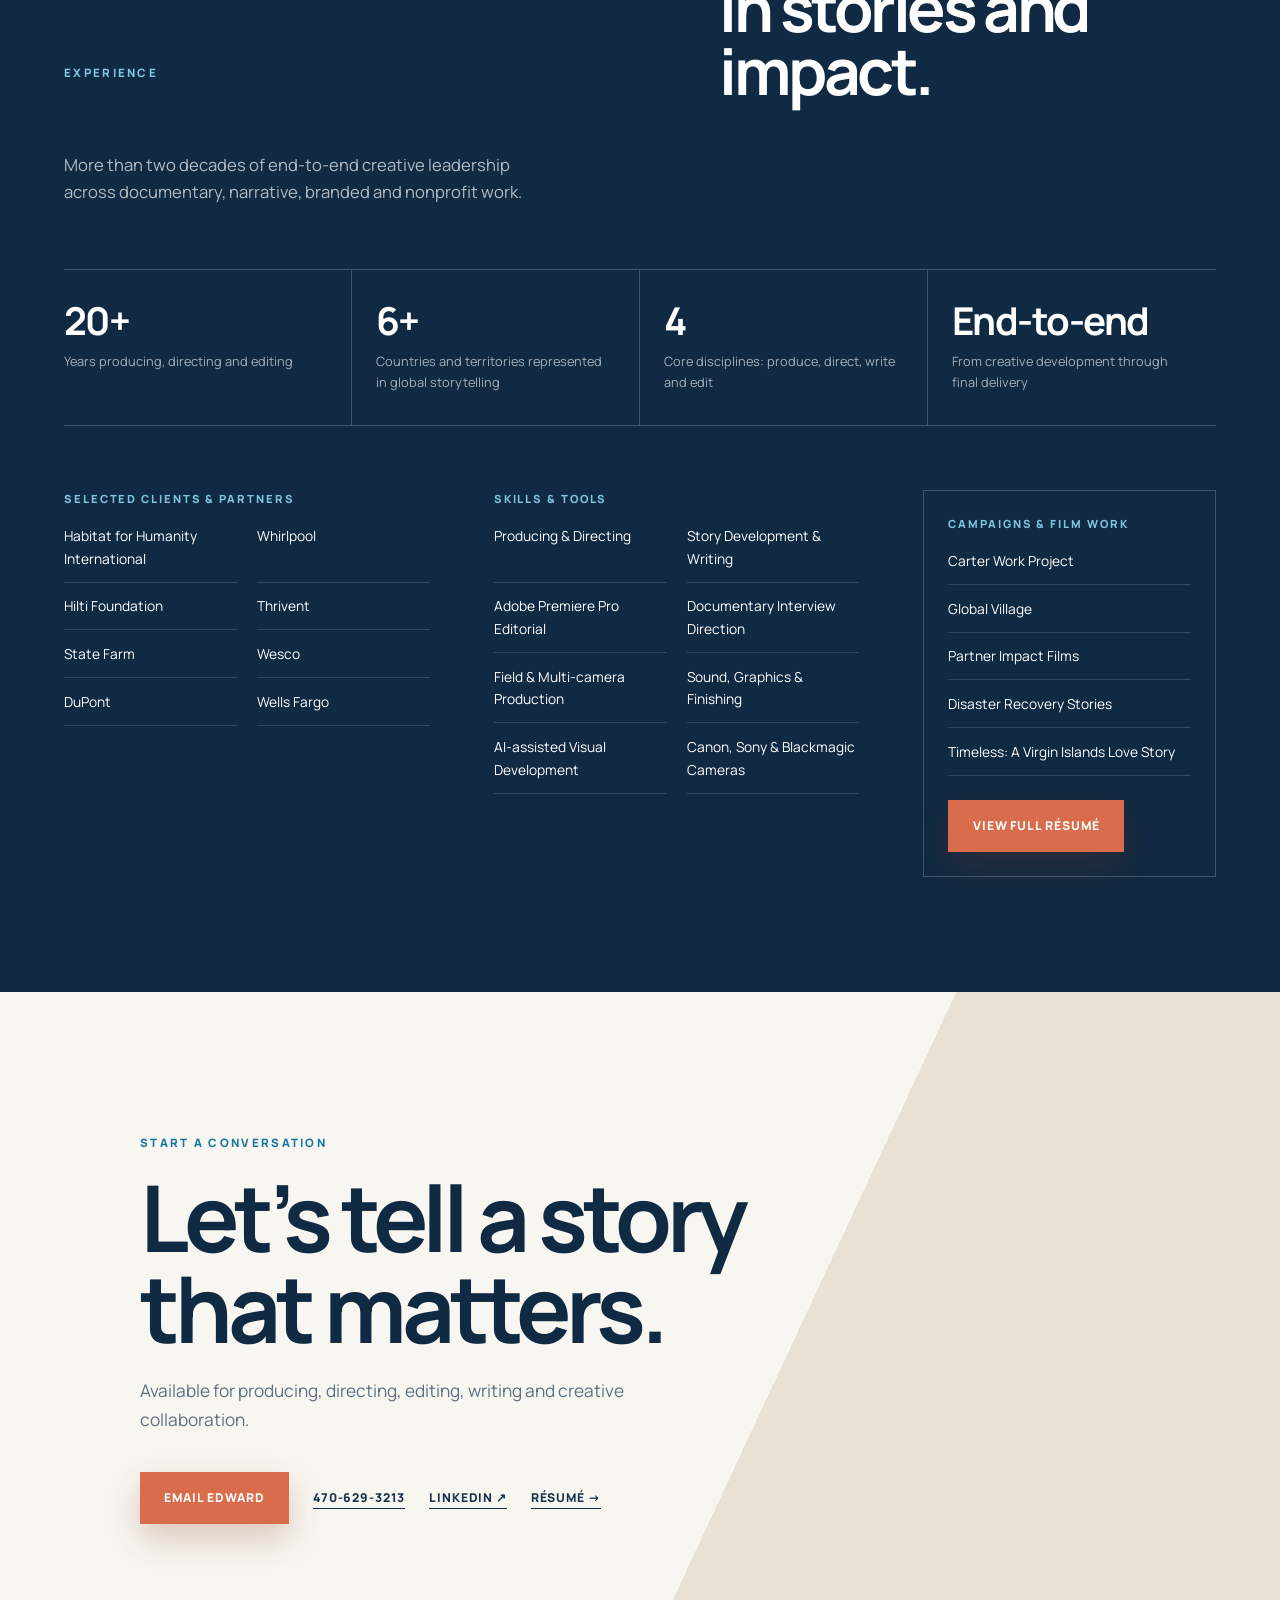
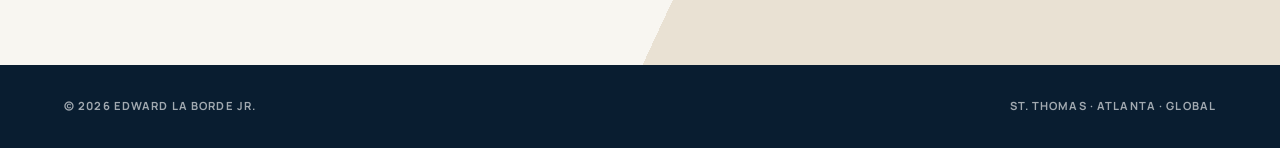
==== commit 0b0e4dc8: "Refine hero portrait masking, lighting and St. Thomas integration" ====
--- a/index.html
+++ b/index.html
@@ -44,7 +44,7 @@
           </div>
         </div>
         <figure class="hero-portrait">
-          <img src="assets/images/edward-hero-cutout-v3.webp" alt="Edward La Borde Jr., producer, editor and filmmaker" width="1024" height="1536" fetchpriority="high">
+          <img src="assets/images/edward-hero-cutout-v4.webp" alt="Edward La Borde Jr., producer, editor and filmmaker" width="1024" height="1536" fetchpriority="high">
         </figure>
       </div>
     </section>
--- a/styles.css
+++ b/styles.css
@@ -35,7 +35,7 @@
 
 .hero{position:relative;min-height:clamp(680px,88svh,820px);overflow:hidden;color:#fff;background:var(--navy-deep);isolation:isolate}
 .hero-background{position:absolute;inset:5rem 0 0;z-index:-3;background-image:url("assets/images/st-thomas-hero-1920.webp");background-image:image-set(url("assets/images/st-thomas-hero-1280.webp") 1x,url("assets/images/st-thomas-hero-1920.webp") 2x);background-size:cover;background-position:center 42%;filter:saturate(.94) brightness(1.05) contrast(.97);transform:scale(1.018);animation:hero-drift 16s ease-out both}
-.hero::before{content:"";position:absolute;inset:5rem 0 0;z-index:-2;background:linear-gradient(90deg,rgba(7,29,48,.92) 0%,rgba(8,34,56,.75) 35%,rgba(9,38,62,.3) 58%,rgba(8,29,47,.08) 77%,rgba(8,29,47,.18) 100%)}
+.hero::before{content:"";position:absolute;inset:5rem 0 0;z-index:-2;background:linear-gradient(90deg,rgba(7,29,48,.9) 0%,rgba(8,34,56,.72) 34%,rgba(9,38,62,.26) 57%,rgba(8,29,47,.055) 78%,rgba(8,29,47,.08) 100%)}
 .hero::after{content:"";position:absolute;inset:auto 0 0;height:18%;z-index:-1;background:linear-gradient(transparent,rgba(7,25,41,.52))}
 .hero-inner{width:min(var(--max-width),90vw);min-height:clamp(680px,88svh,820px);margin:0 auto;display:grid;grid-template-columns:1.05fr .95fr;align-items:center;gap:2rem;padding-top:5rem}
 .hero-copy{position:relative;z-index:2;max-width:700px;padding:4rem 0 3rem}
@@ -49,10 +49,10 @@
 .button-coral:hover{background:#c85c3d;box-shadow:0 18px 38px rgba(126,46,24,.3)}
 .button-ghost{border-color:rgba(255,255,255,.72);color:#fff;background:rgba(7,29,48,.16);backdrop-filter:blur(7px)}
 .button-ghost:hover{background:#fff;color:var(--navy);border-color:#fff}
-.hero-portrait{position:absolute;z-index:1;right:clamp(1rem,4vw,4rem);bottom:-1%;width:min(38vw,540px);height:72%;margin:0;display:flex;align-items:flex-end;justify-content:center;pointer-events:none}
-.hero-portrait::before{content:"";position:absolute;inset:7% -7% 0 3%;z-index:0;background:radial-gradient(ellipse at 52% 43%,rgba(255,235,204,.24) 0%,rgba(139,210,235,.14) 38%,transparent 72%);filter:blur(22px)}
-.hero-portrait::after{content:"";position:absolute;left:-1%;right:-2%;bottom:-4%;height:29%;z-index:2;background:linear-gradient(transparent,rgba(22,83,112,.2) 40%,rgba(7,29,48,.34));filter:blur(10px)}
-.hero-portrait img{position:relative;z-index:1;width:100%;height:100%;object-fit:contain;object-position:center bottom;filter:brightness(1.07) saturate(.94) contrast(1.01) drop-shadow(-10px 12px 20px rgba(125,205,235,.12)) drop-shadow(0 25px 32px rgba(6,24,38,.24))}
+.hero-portrait{position:absolute;z-index:1;right:clamp(2rem,5vw,5.5rem);bottom:-2%;width:min(33vw,470px);height:64%;margin:0;display:flex;align-items:flex-end;justify-content:center;pointer-events:none}
+.hero-portrait::before{content:"";position:absolute;inset:8% -8% -1% 1%;z-index:0;background:radial-gradient(ellipse at 50% 44%,rgba(255,239,214,.2) 0%,rgba(139,210,235,.12) 40%,transparent 73%);filter:blur(20px)}
+.hero-portrait::after{content:"";position:absolute;left:-2%;right:-3%;bottom:-5%;height:31%;z-index:2;background:linear-gradient(transparent,rgba(45,112,140,.15) 42%,rgba(14,50,70,.28));filter:blur(11px)}
+.hero-portrait img{position:relative;z-index:1;width:100%;height:100%;object-fit:contain;object-position:center bottom;filter:brightness(1.09) saturate(.92) contrast(.98) drop-shadow(-7px 10px 16px rgba(145,216,240,.1)) drop-shadow(0 22px 28px rgba(6,24,38,.18))}
 
 .section{padding:clamp(7rem,11vw,11rem) max(5vw,calc((100vw - var(--max-width))/2))}
 .eyebrow{margin:0 0 1.3rem;color:var(--ocean);font-size:.72rem;font-weight:800;letter-spacing:.2em;text-transform:uppercase}
@@ -184,7 +184,7 @@
 
 @media(max-width:1050px){
   .hero-inner{grid-template-columns:1fr .8fr}
-  .hero-portrait{right:-1vw;width:46vw;height:68%}
+  .hero-portrait{right:2vw;width:40vw;height:61%}
   .timeless-feature{grid-template-columns:1.15fr .85fr}
   .featured-grid{grid-template-columns:1fr 1fr}
   .on-set-inner{grid-template-columns:1fr}
@@ -207,7 +207,7 @@
   .hero::before{inset:4.5rem 0 0;background:linear-gradient(180deg,rgba(7,29,48,.94) 0%,rgba(8,34,56,.78) 44%,rgba(9,29,48,.24) 66%,rgba(9,29,48,.86) 100%)}
   .hero-background{inset:4.5rem 0 0}
   .hero-background{background-position:58% 42%}
-  .hero-portrait{right:-5%;bottom:-4%;width:min(68vw,480px);height:54%;opacity:.98}
+  .hero-portrait{right:1%;bottom:-5%;width:min(60vw,420px);height:48%;opacity:.98}
   .timeless-feature{grid-template-columns:1fr}
   .timeless-image{min-height:auto;aspect-ratio:16/10}
   .featured-grid,.about-section,.experience-intro{grid-template-columns:1fr}
@@ -232,7 +232,7 @@
   .hero-tagline{font-size:1rem}
   .hero-actions{align-items:stretch;flex-direction:column;width:min(290px,100%)}
   .button{width:100%}
-  .hero-portrait{right:-11%;width:84vw;height:50%}
+  .hero-portrait{right:-3%;width:72vw;height:44%}
   .section{padding-left:6vw;padding-right:6vw}
   .featured-grid{grid-template-columns:1fr}
   .on-set-inner{width:88vw}
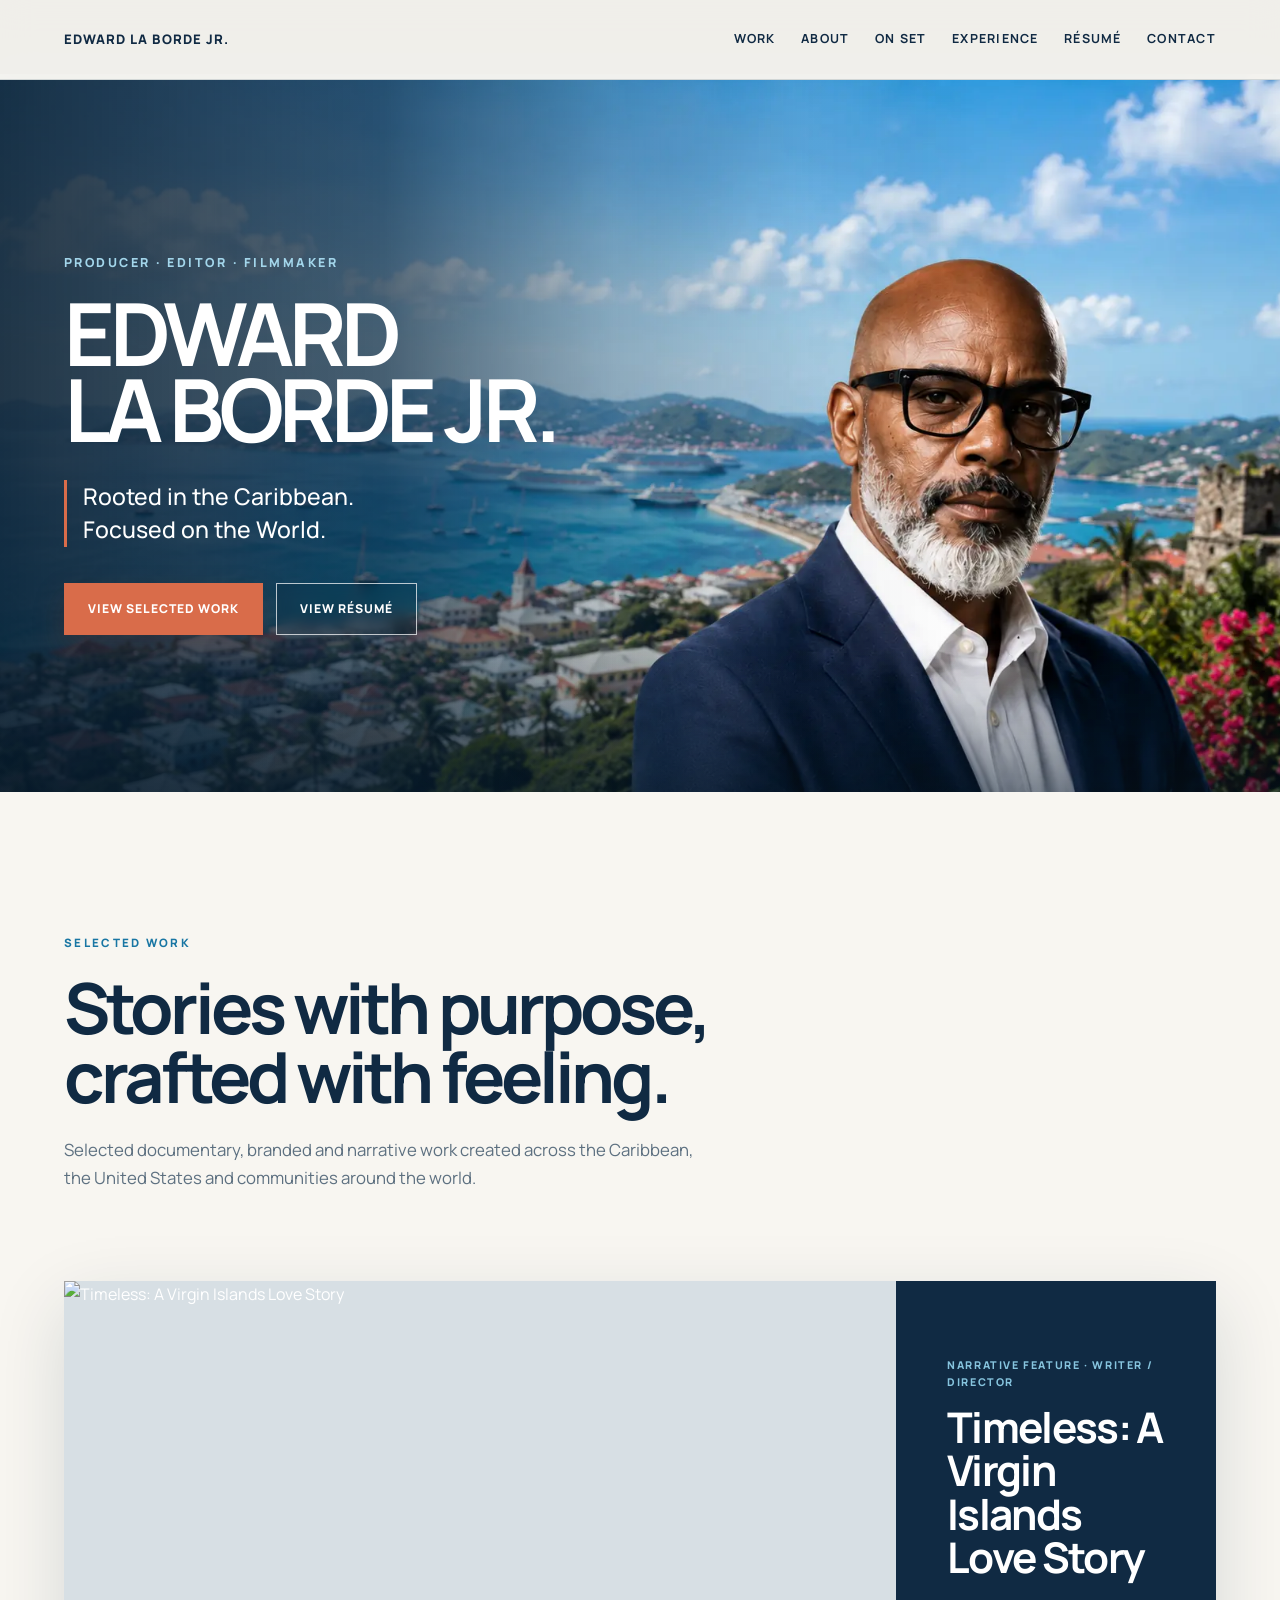
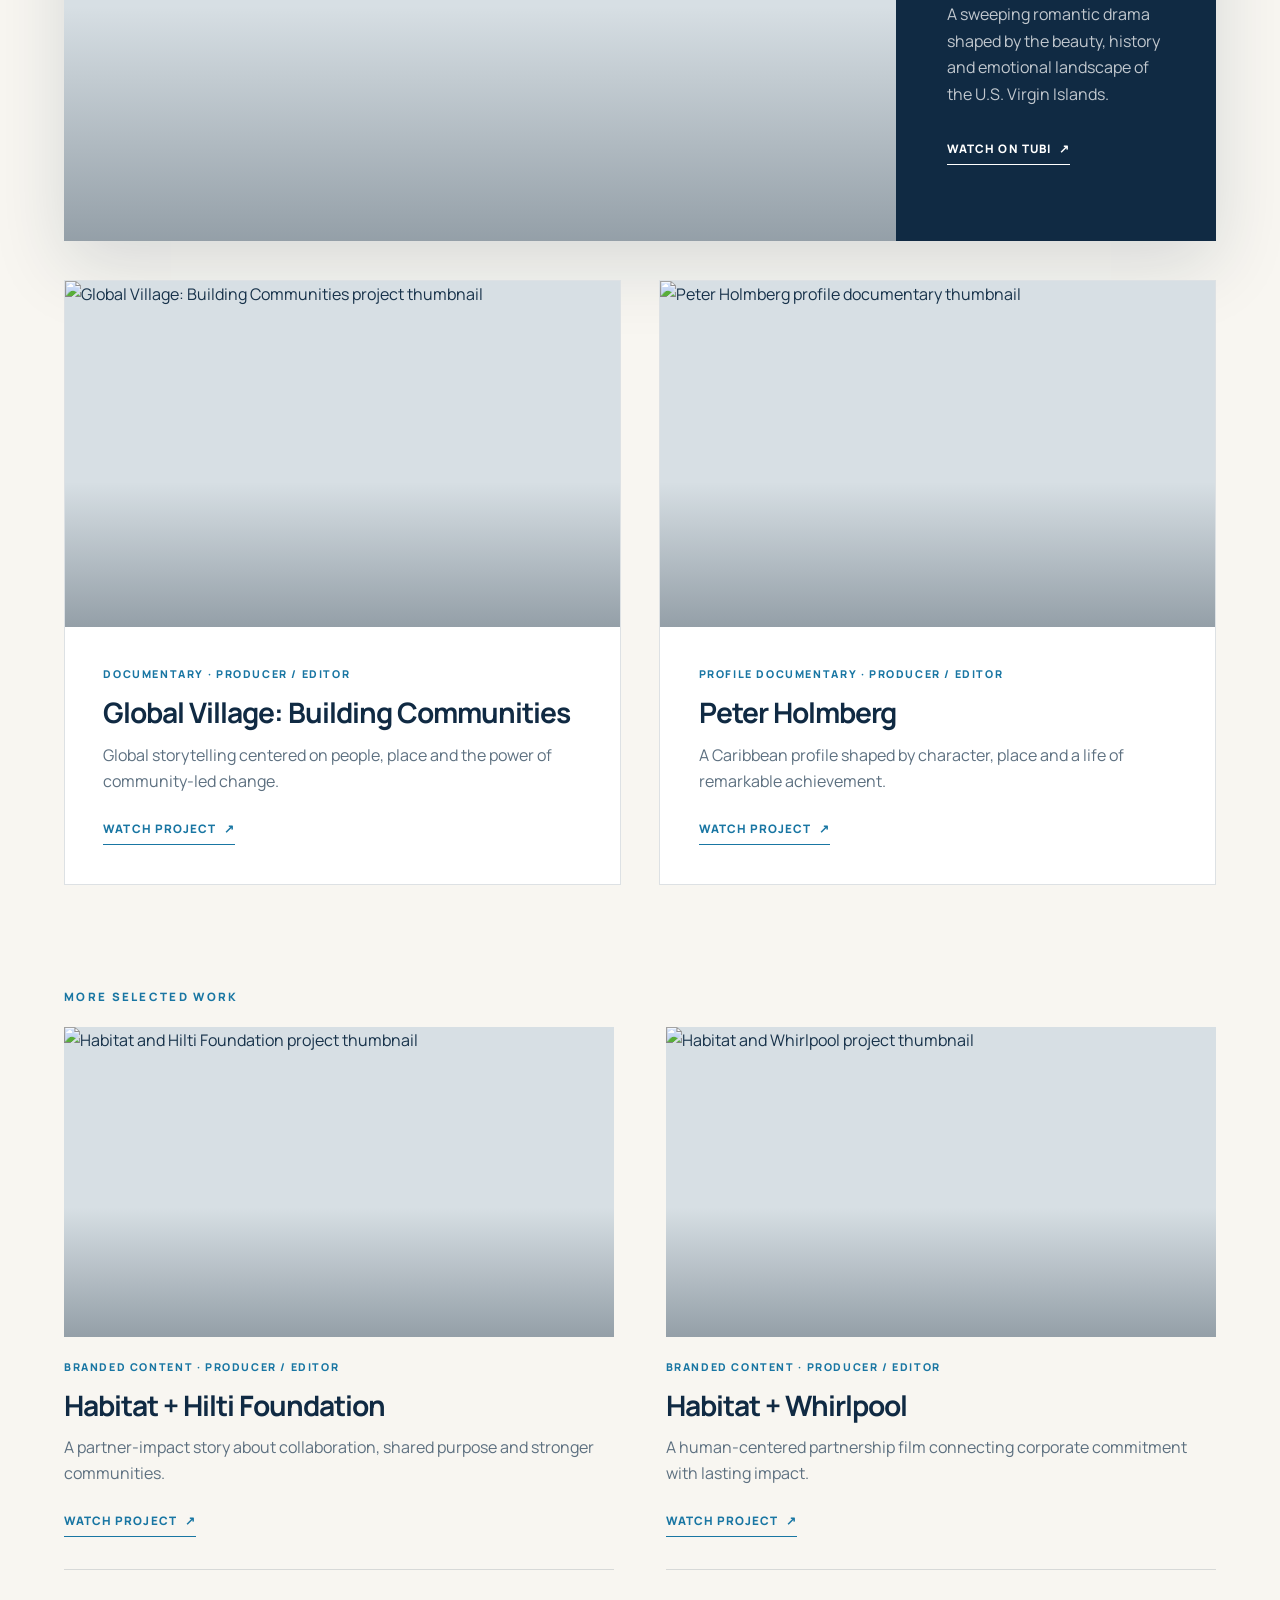
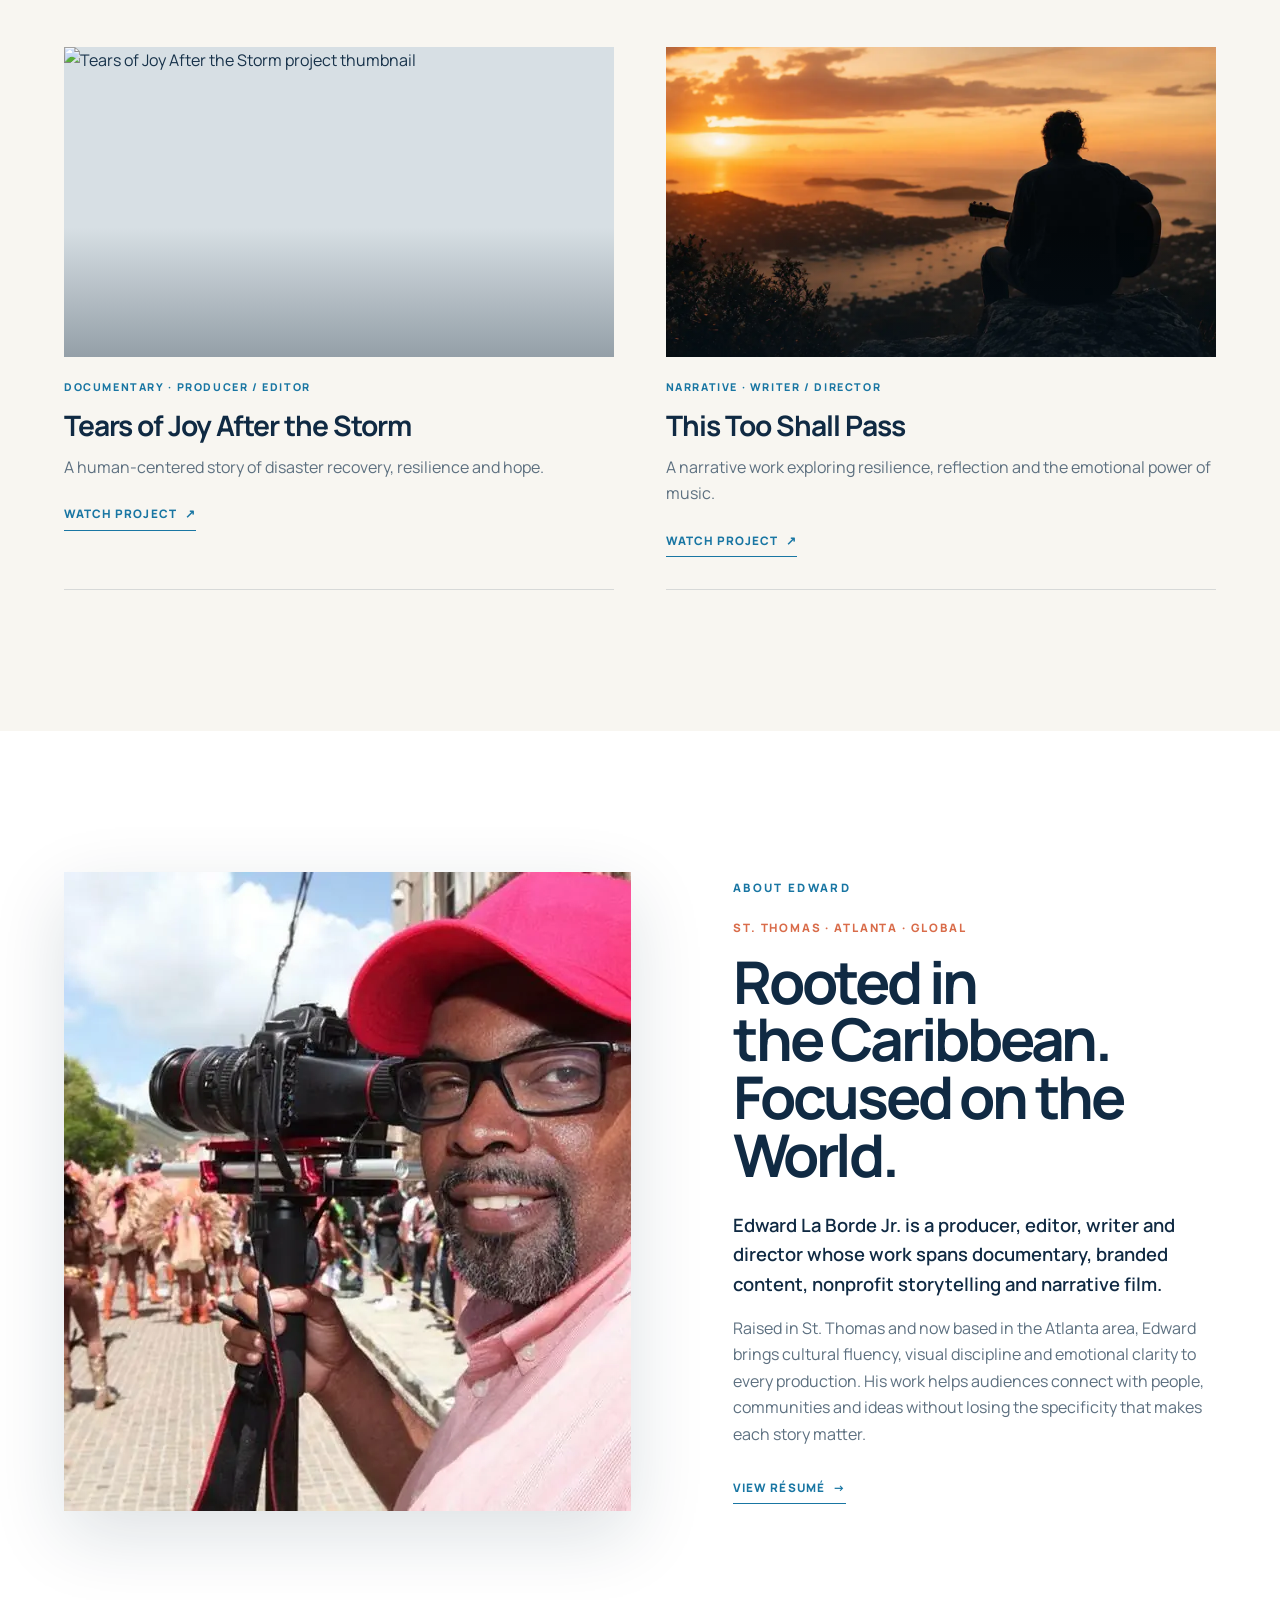
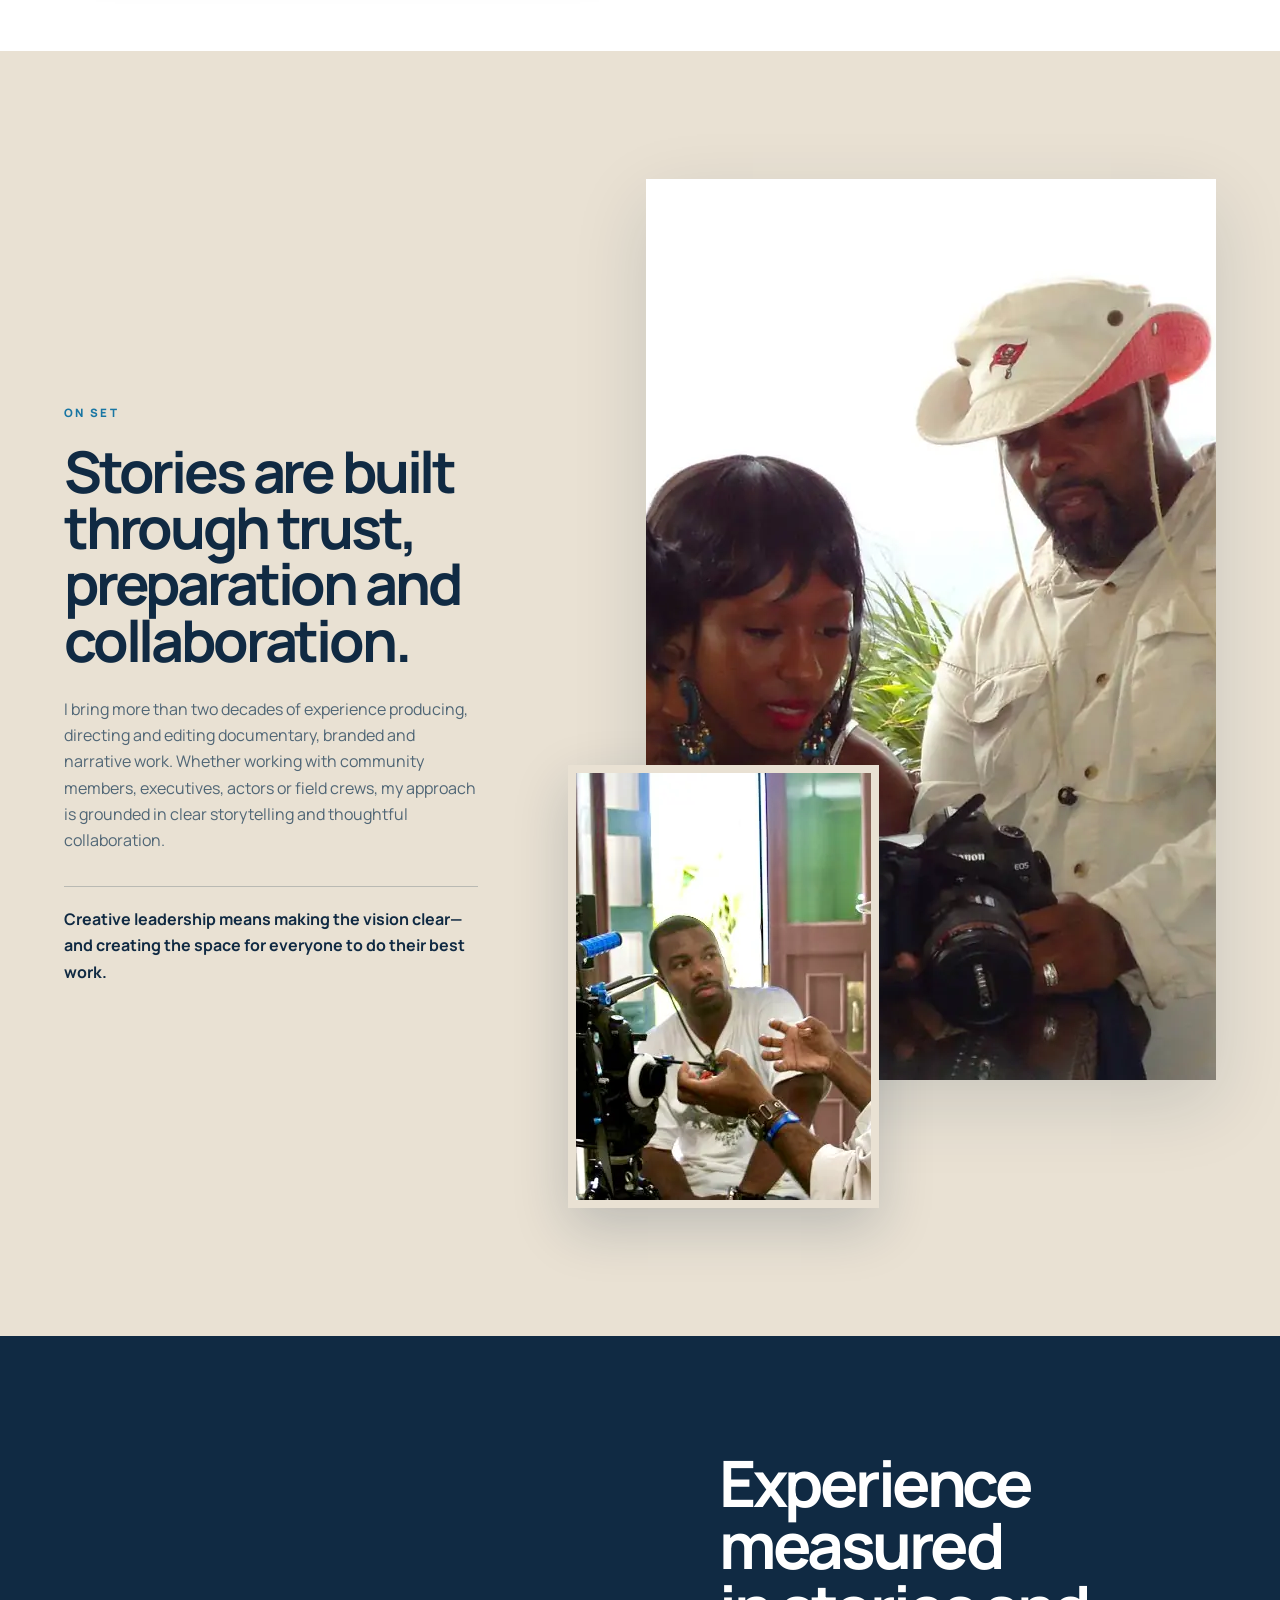
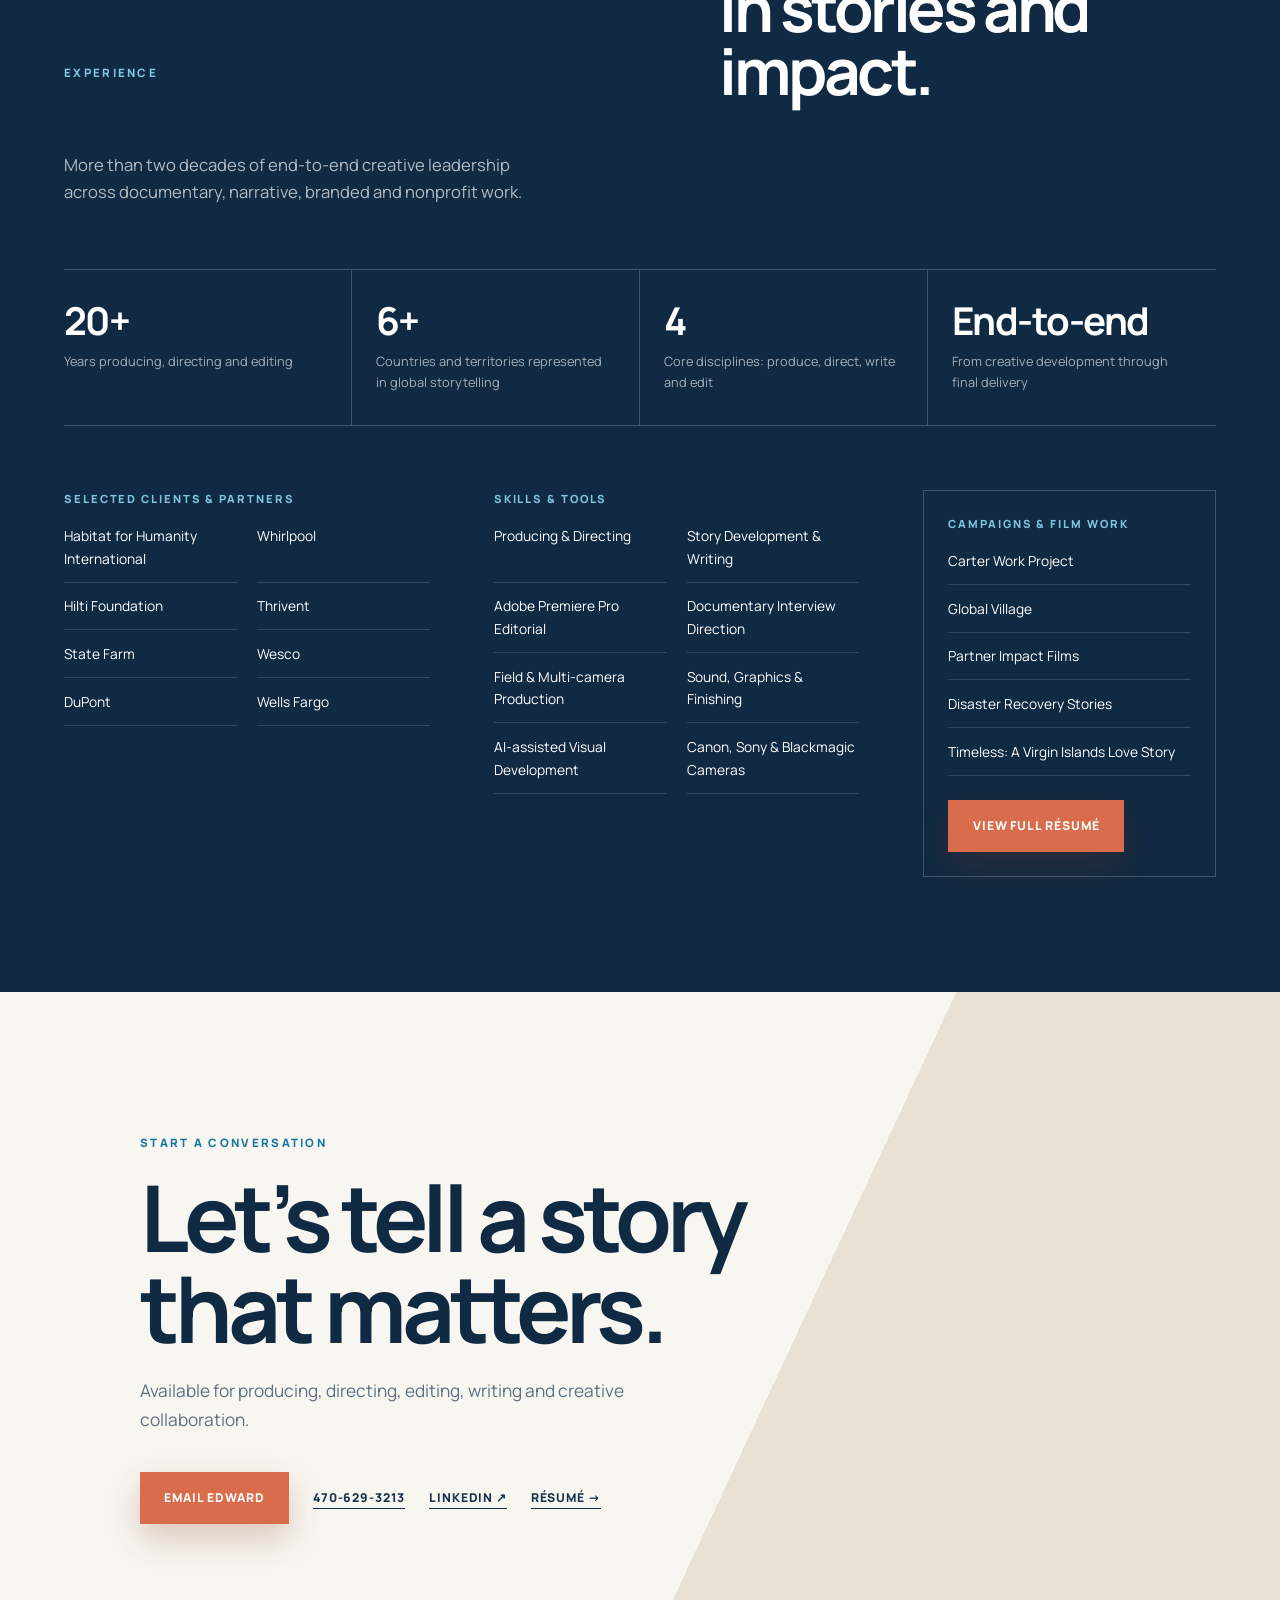
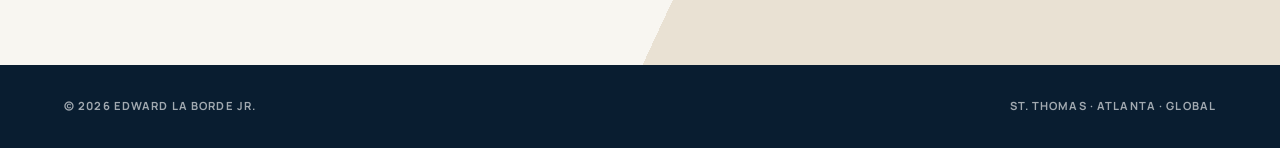
==== commit 5641242a: "Update hero header with new composite image (bust level portrait, more open space, brighter St. Thom" ====
--- a/index.html
+++ b/index.html
@@ -43,9 +43,6 @@
             <a class="button button-ghost" href="resume/">View Résumé</a>
           </div>
         </div>
-        <figure class="hero-portrait">
-          <img src="assets/images/edward-hero-cutout-v4.webp" alt="Edward La Borde Jr., producer, editor and filmmaker" width="1024" height="1536" fetchpriority="high">
-        </figure>
       </div>
     </section>
 
--- a/styles.css
+++ b/styles.css
@@ -34,8 +34,8 @@
 .nav-toggle{display:none;border:0;background:transparent;color:inherit;font-size:.78rem;font-weight:700;letter-spacing:.1em;text-transform:uppercase;cursor:pointer}
 
 .hero{position:relative;min-height:clamp(680px,88svh,820px);overflow:hidden;color:#fff;background:var(--navy-deep);isolation:isolate}
-.hero-background{position:absolute;inset:5rem 0 0;z-index:-3;background-image:url("assets/images/st-thomas-hero-1920.webp");background-image:image-set(url("assets/images/st-thomas-hero-1280.webp") 1x,url("assets/images/st-thomas-hero-1920.webp") 2x);background-size:cover;background-position:center 42%;filter:saturate(.94) brightness(1.05) contrast(.97);transform:scale(1.018);animation:hero-drift 16s ease-out both}
-.hero::before{content:"";position:absolute;inset:5rem 0 0;z-index:-2;background:linear-gradient(90deg,rgba(7,29,48,.9) 0%,rgba(8,34,56,.72) 34%,rgba(9,38,62,.26) 57%,rgba(8,29,47,.055) 78%,rgba(8,29,47,.08) 100%)}
+.hero-background{position:absolute;inset:5rem 0 0;z-index:-3;background-image:url("assets/images/edward-hero-composite-v5.webp");background-size:cover;background-position:center center;transform:scale(1.018);animation:hero-drift 16s ease-out both}
+.hero::before{content:"";position:absolute;inset:5rem 0 0;z-index:-2;background:linear-gradient(90deg,rgba(7,29,48,.88) 0%,rgba(8,34,56,.68) 30%,rgba(9,38,62,.25) 48%,rgba(8,29,47,.05) 63%,transparent 76%)}
 .hero::after{content:"";position:absolute;inset:auto 0 0;height:18%;z-index:-1;background:linear-gradient(transparent,rgba(7,25,41,.52))}
 .hero-inner{width:min(var(--max-width),90vw);min-height:clamp(680px,88svh,820px);margin:0 auto;display:grid;grid-template-columns:1.05fr .95fr;align-items:center;gap:2rem;padding-top:5rem}
 .hero-copy{position:relative;z-index:2;max-width:700px;padding:4rem 0 3rem}
@@ -49,11 +49,6 @@
 .button-coral:hover{background:#c85c3d;box-shadow:0 18px 38px rgba(126,46,24,.3)}
 .button-ghost{border-color:rgba(255,255,255,.72);color:#fff;background:rgba(7,29,48,.16);backdrop-filter:blur(7px)}
 .button-ghost:hover{background:#fff;color:var(--navy);border-color:#fff}
-.hero-portrait{position:absolute;z-index:1;right:clamp(2rem,5vw,5.5rem);bottom:-2%;width:min(33vw,470px);height:64%;margin:0;display:flex;align-items:flex-end;justify-content:center;pointer-events:none}
-.hero-portrait::before{content:"";position:absolute;inset:8% -8% -1% 1%;z-index:0;background:radial-gradient(ellipse at 50% 44%,rgba(255,239,214,.2) 0%,rgba(139,210,235,.12) 40%,transparent 73%);filter:blur(20px)}
-.hero-portrait::after{content:"";position:absolute;left:-2%;right:-3%;bottom:-5%;height:31%;z-index:2;background:linear-gradient(transparent,rgba(45,112,140,.15) 42%,rgba(14,50,70,.28));filter:blur(11px)}
-.hero-portrait img{position:relative;z-index:1;width:100%;height:100%;object-fit:contain;object-position:center bottom;filter:brightness(1.09) saturate(.92) contrast(.98) drop-shadow(-7px 10px 16px rgba(145,216,240,.1)) drop-shadow(0 22px 28px rgba(6,24,38,.18))}
-
 .section{padding:clamp(7rem,11vw,11rem) max(5vw,calc((100vw - var(--max-width))/2))}
 .eyebrow{margin:0 0 1.3rem;color:var(--ocean);font-size:.72rem;font-weight:800;letter-spacing:.2em;text-transform:uppercase}
 .section h2,.on-set-section h2,.contact-section h2{margin:0;color:var(--navy);font-size:clamp(2.65rem,5.5vw,5.6rem);line-height:.98;letter-spacing:-.055em;text-wrap:balance}
@@ -184,7 +179,6 @@
 
 @media(max-width:1050px){
   .hero-inner{grid-template-columns:1fr .8fr}
-  .hero-portrait{right:2vw;width:40vw;height:61%}
   .timeless-feature{grid-template-columns:1.15fr .85fr}
   .featured-grid{grid-template-columns:1fr 1fr}
   .on-set-inner{grid-template-columns:1fr}
@@ -200,14 +194,13 @@
   .site-nav{position:absolute;top:100%;left:0;right:0;display:flex;flex-direction:column;align-items:flex-start;gap:0;padding:1rem 5vw 1.5rem;background:var(--warm-white);color:var(--navy);border-bottom:1px solid var(--line);transform:translateY(-130%);opacity:0;visibility:hidden;transition:transform .25s ease,opacity .25s ease,visibility .25s}
   .site-nav.open{transform:none;opacity:1;visibility:visible}
   .site-nav a{width:100%;padding:.8rem 0}
-  .hero,.hero-inner{min-height:790px}
+  .hero,.hero-inner{min-height:850px}
   .hero-inner{display:block;width:90vw;padding-top:7.2rem}
   .hero-copy{padding:2.5rem 0;max-width:600px}
   .hero h1{font-size:clamp(3.7rem,16vw,6.6rem)}
-  .hero::before{inset:4.5rem 0 0;background:linear-gradient(180deg,rgba(7,29,48,.94) 0%,rgba(8,34,56,.78) 44%,rgba(9,29,48,.24) 66%,rgba(9,29,48,.86) 100%)}
+  .hero::before{inset:4.5rem 0 0;background:linear-gradient(180deg,rgba(7,29,48,.96) 0%,rgba(8,34,56,.82) 40%,rgba(9,38,62,.22) 60%,transparent 76%)}
   .hero-background{inset:4.5rem 0 0}
-  .hero-background{background-position:58% 42%}
-  .hero-portrait{right:1%;bottom:-5%;width:min(60vw,420px);height:48%;opacity:.98}
+  .hero-background{background-color:var(--navy-deep);background-size:auto 56%;background-position:right bottom;background-repeat:no-repeat}
   .timeless-feature{grid-template-columns:1fr}
   .timeless-image{min-height:auto;aspect-ratio:16/10}
   .featured-grid,.about-section,.experience-intro{grid-template-columns:1fr}
@@ -226,13 +219,12 @@
 
 @media(max-width:520px){
   .brand{font-size:.7rem}
-  .hero,.hero-inner{min-height:740px}
+  .hero,.hero-inner{min-height:820px}
   .hero-copy{padding-top:1.3rem}
   .hero-kicker{font-size:.66rem}
   .hero-tagline{font-size:1rem}
   .hero-actions{align-items:stretch;flex-direction:column;width:min(290px,100%)}
   .button{width:100%}
-  .hero-portrait{right:-3%;width:72vw;height:44%}
   .section{padding-left:6vw;padding-right:6vw}
   .featured-grid{grid-template-columns:1fr}
   .on-set-inner{width:88vw}
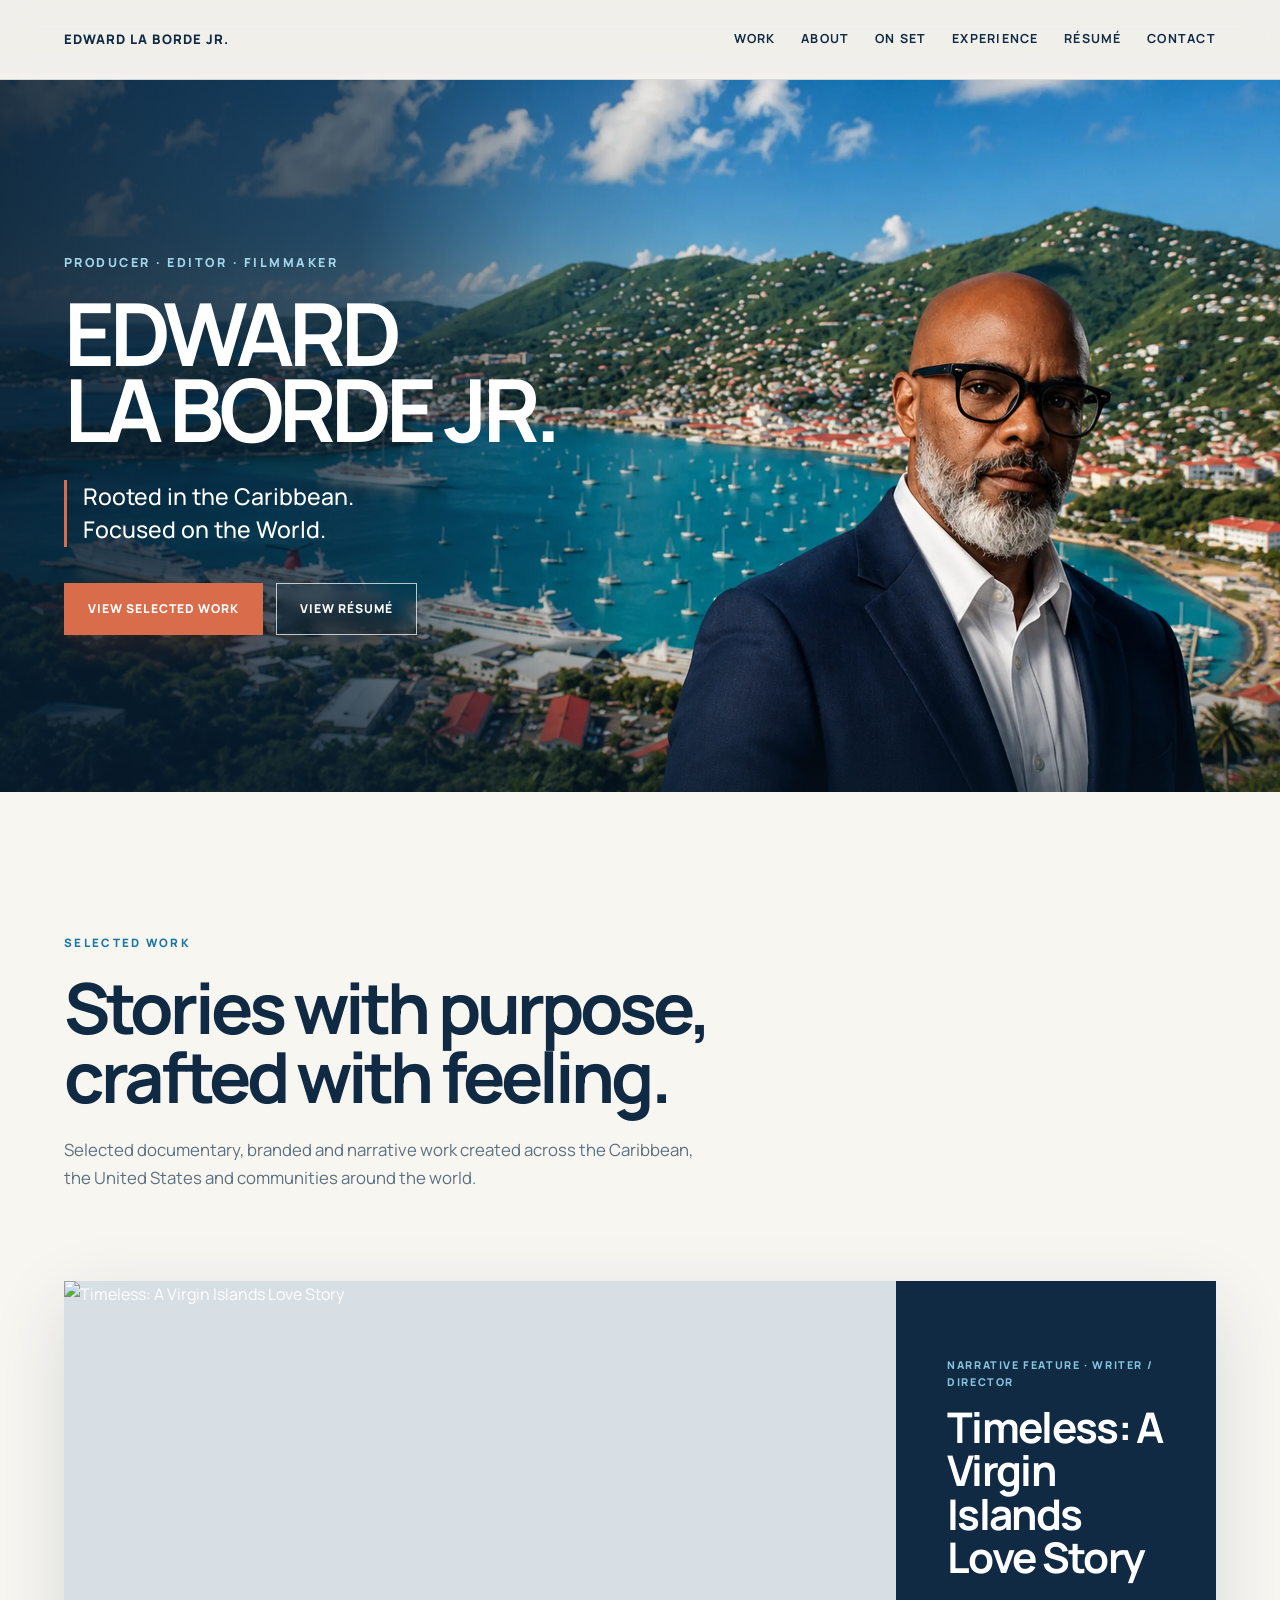
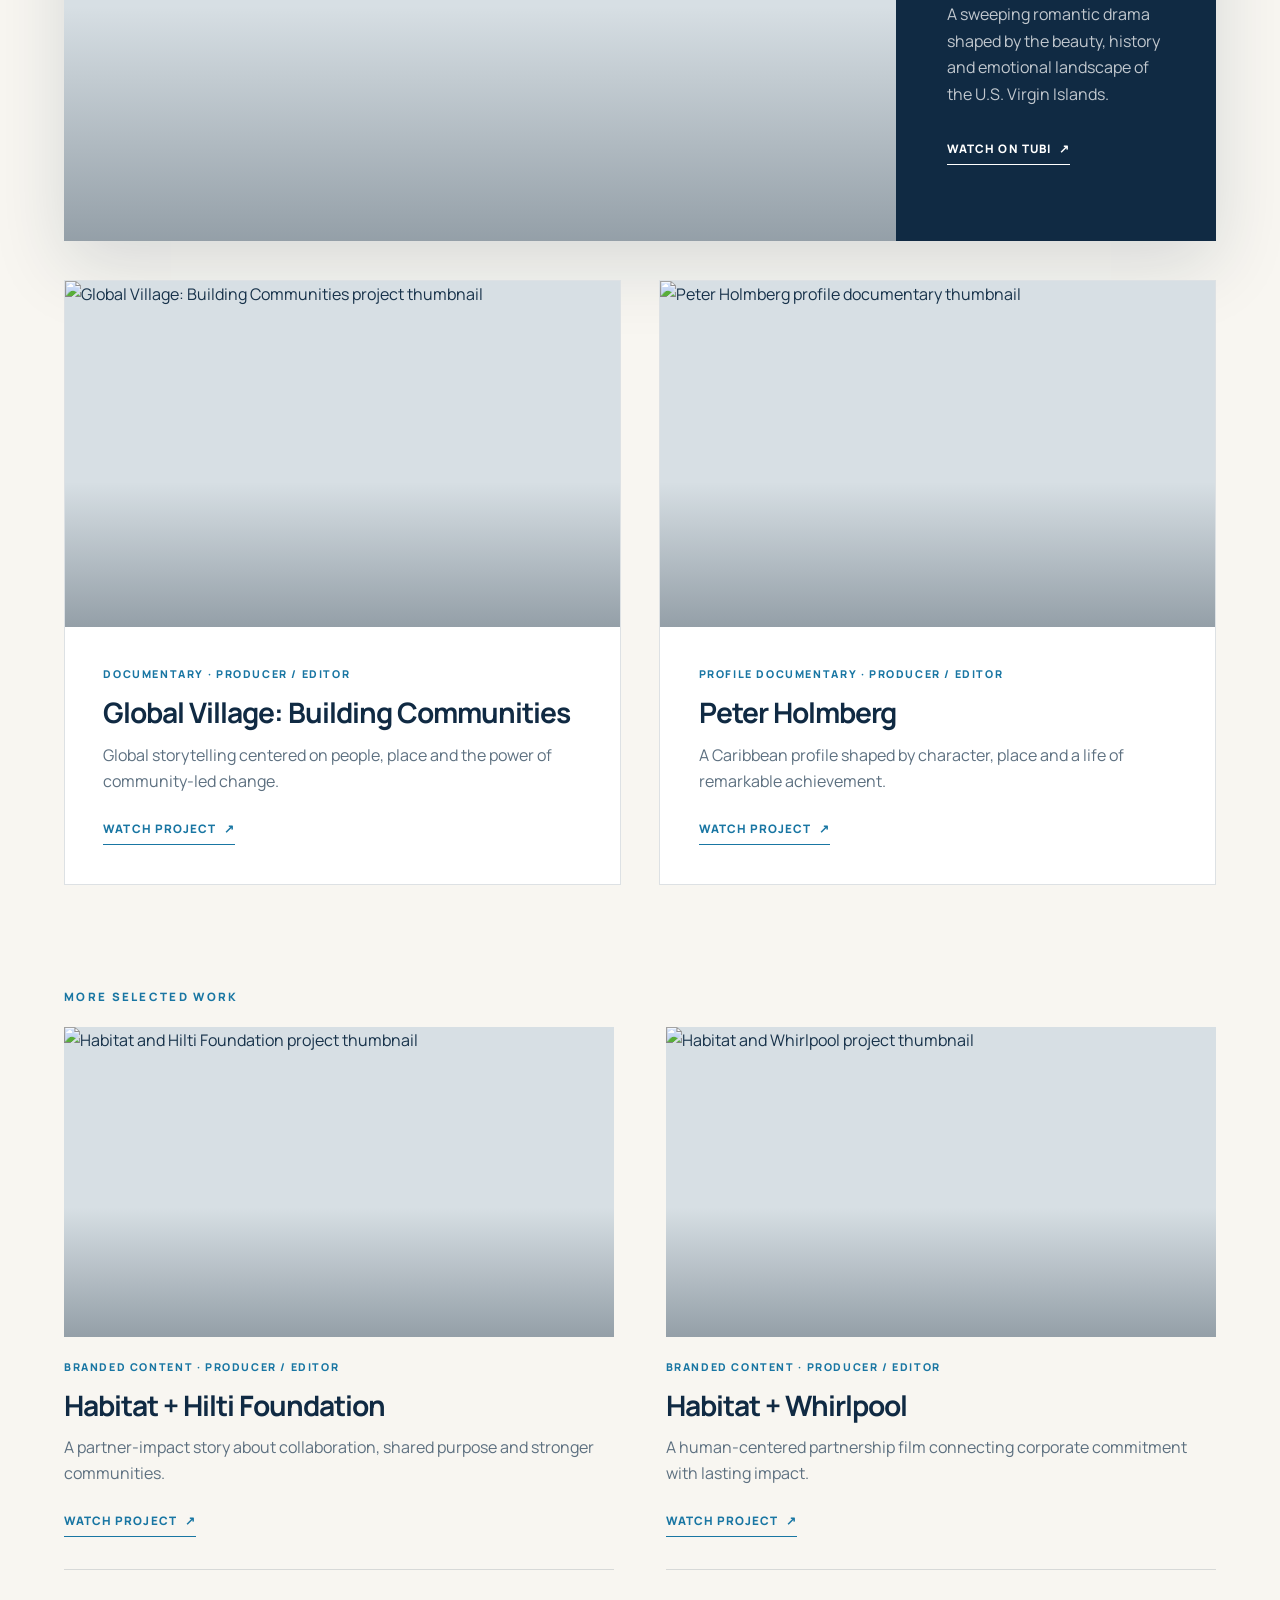
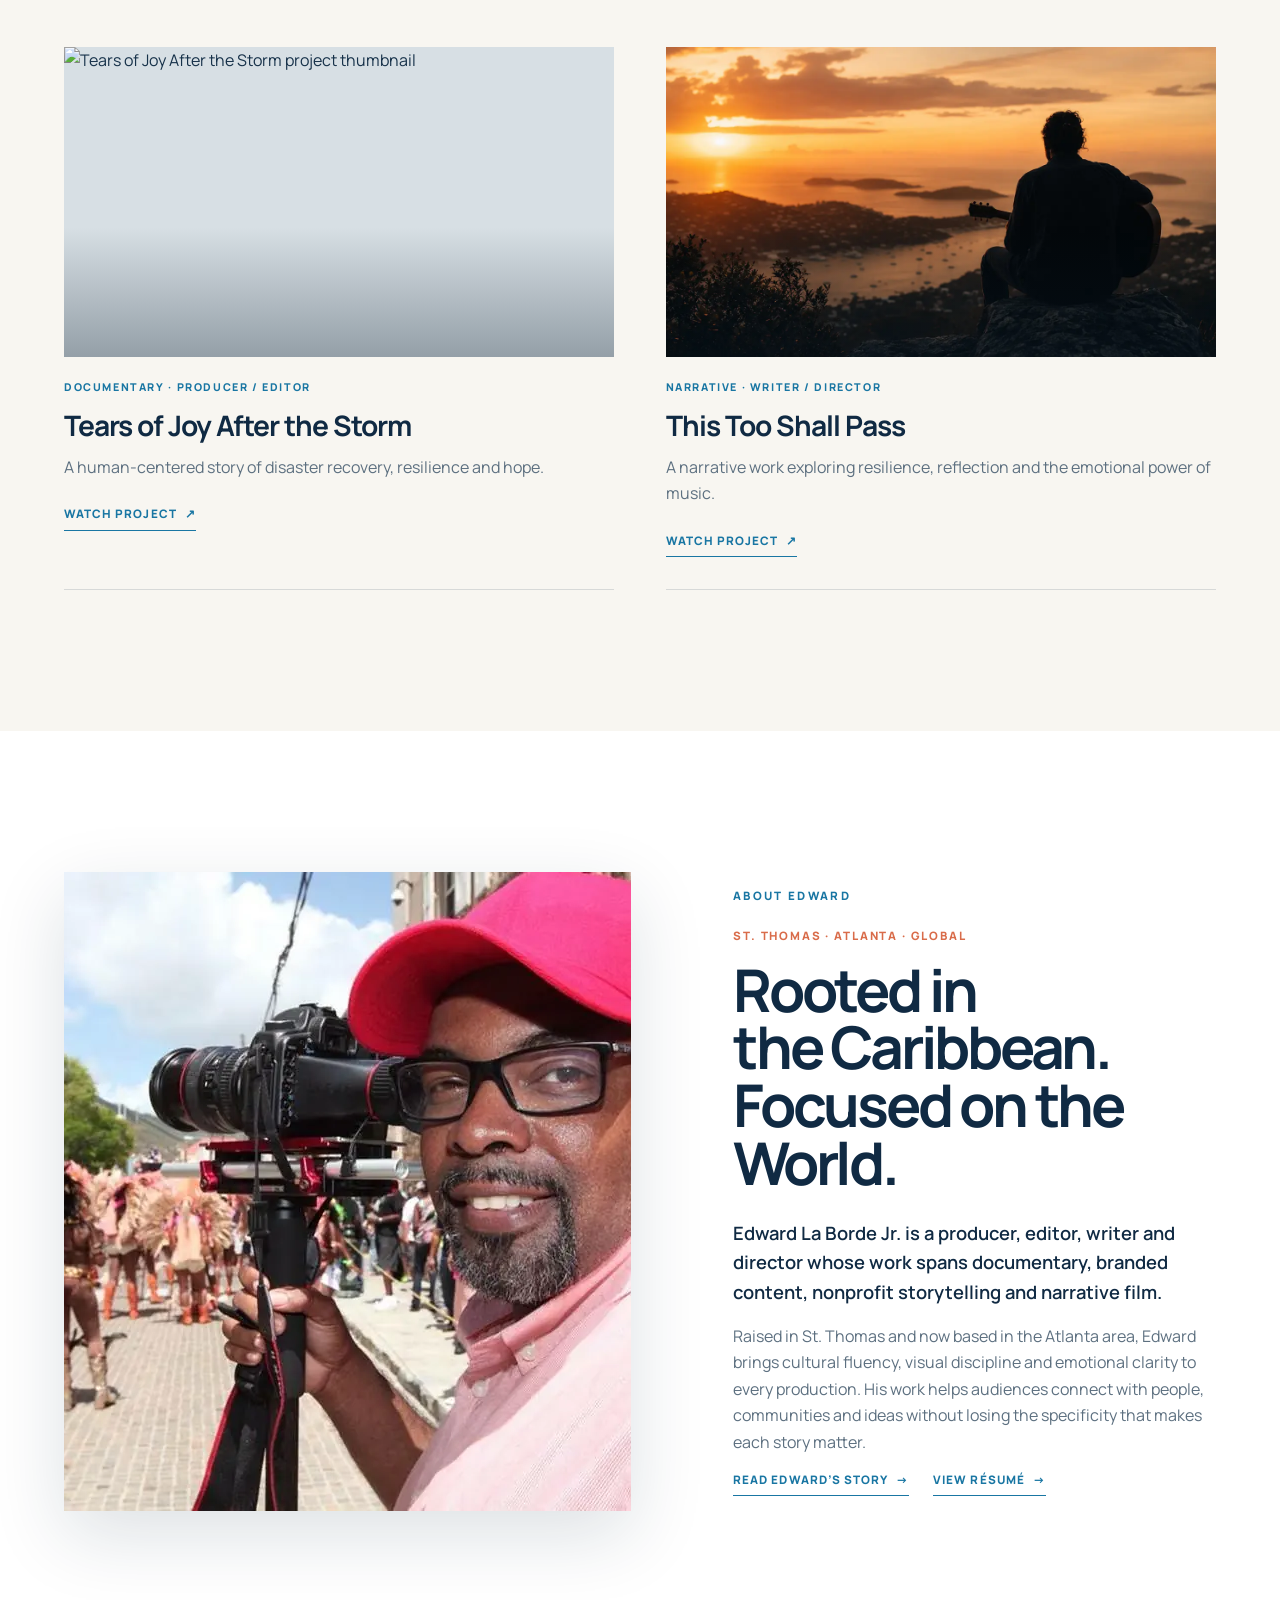
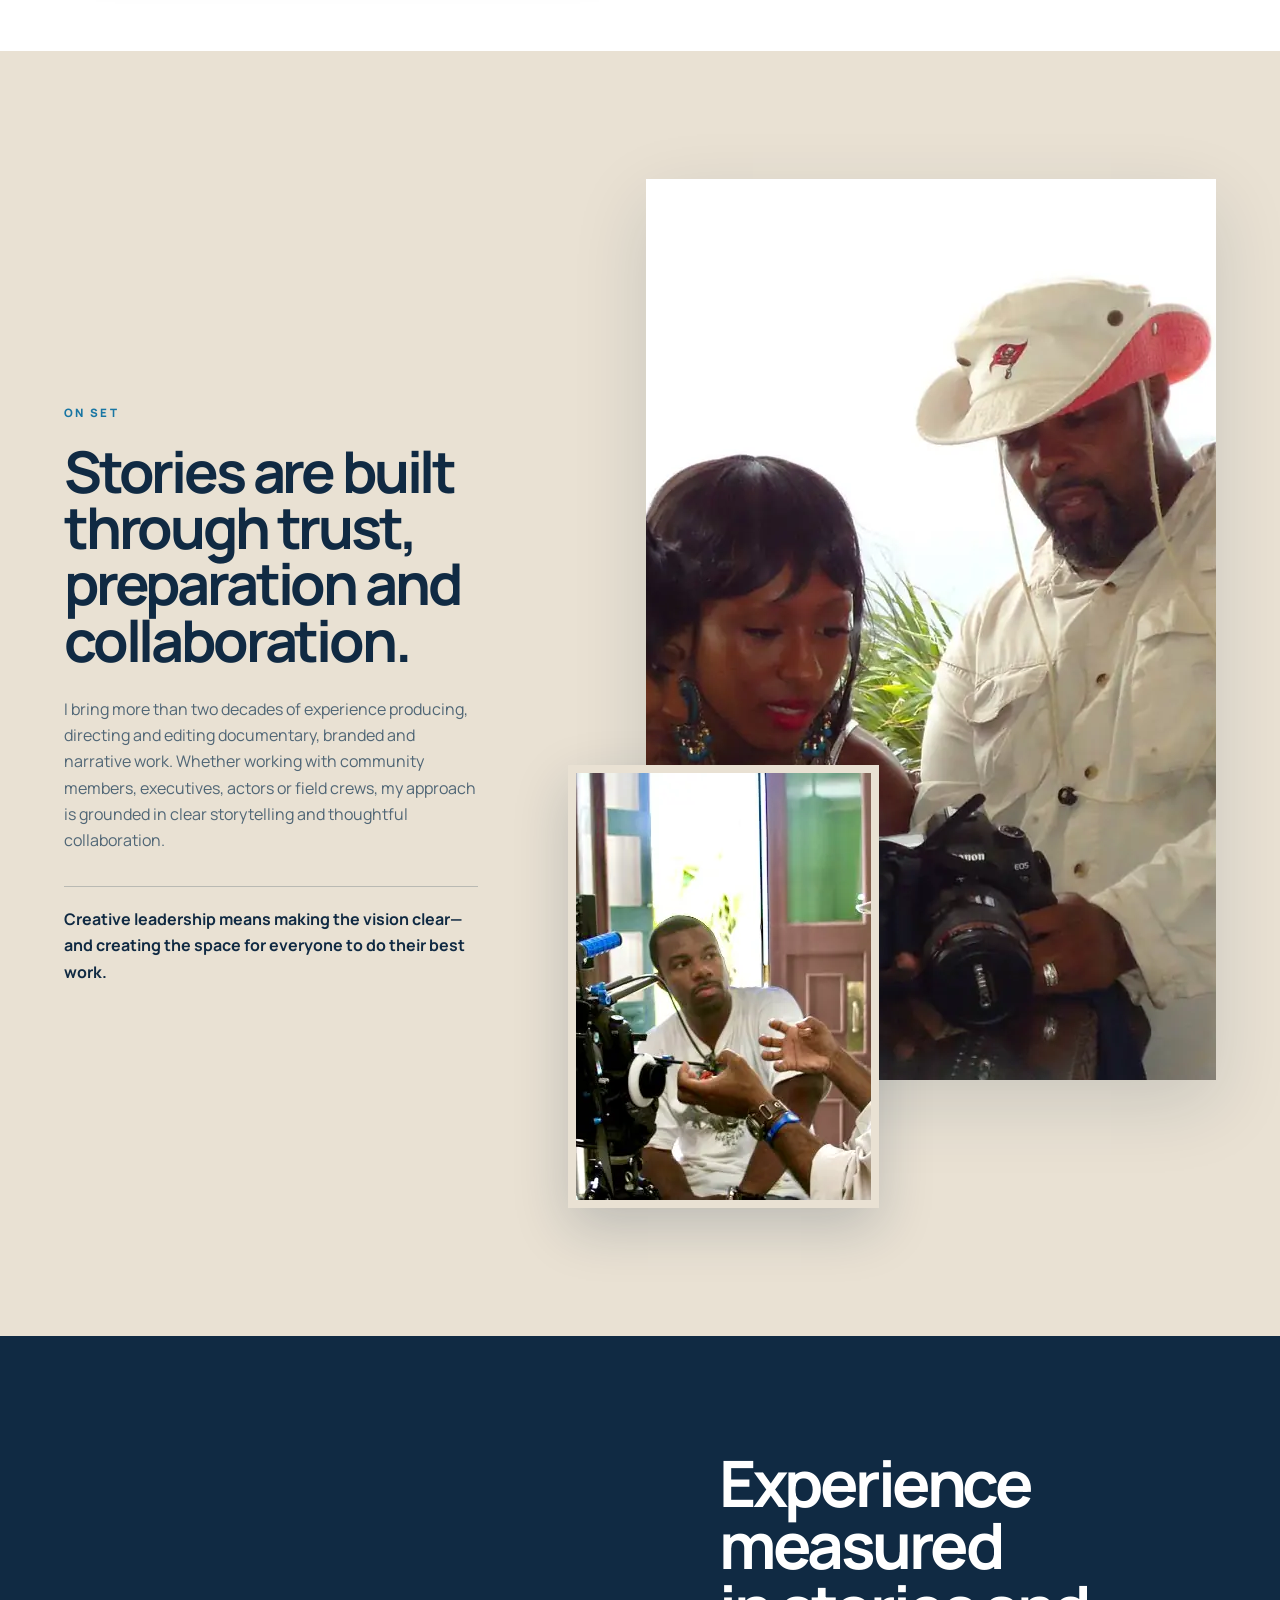
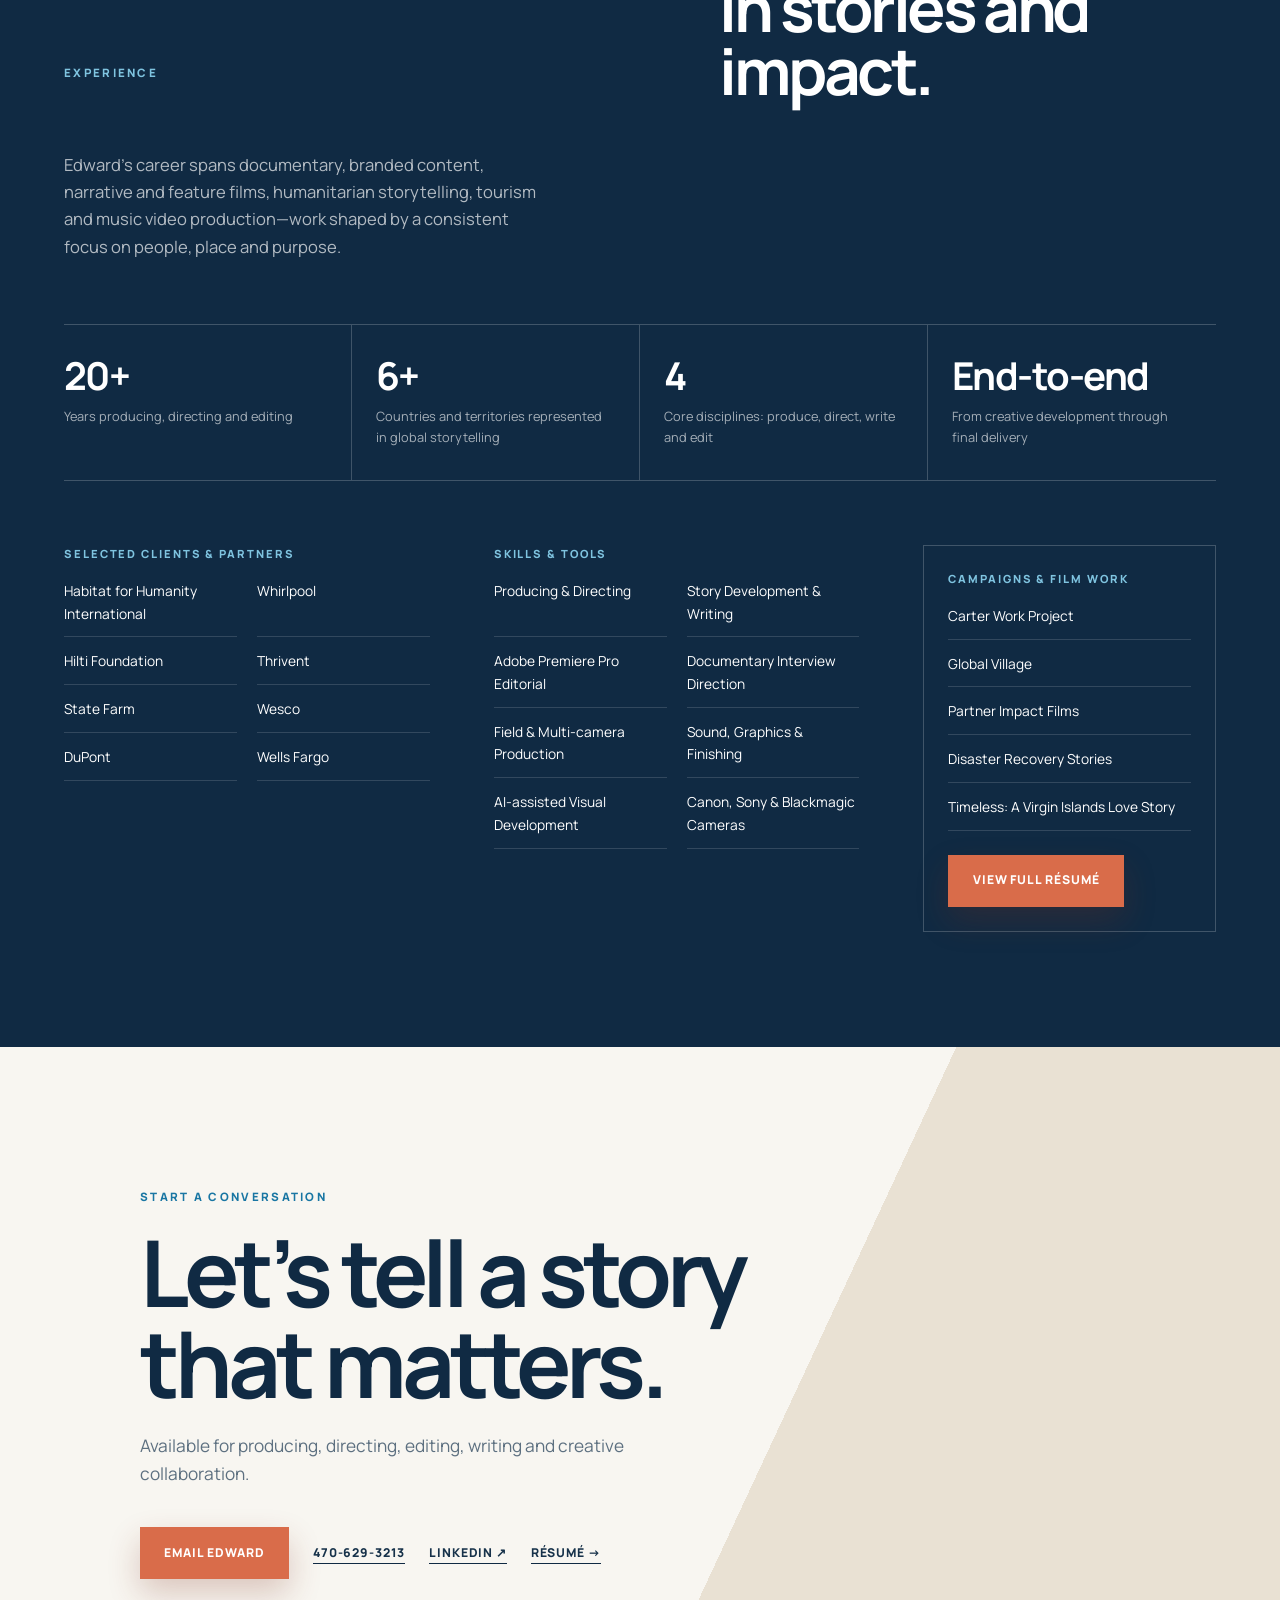
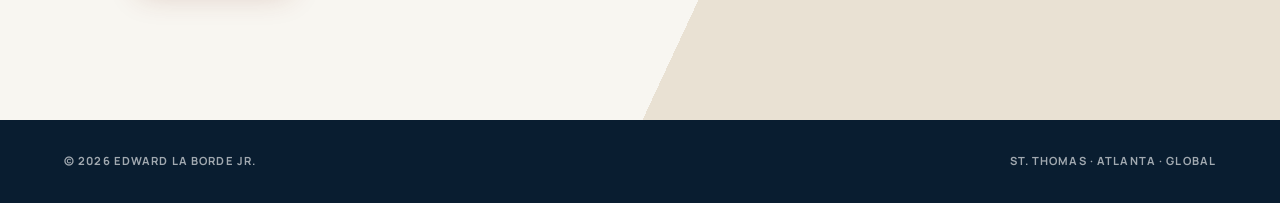
==== commit 07165279: "Add expanded About page, career journey, collaborations and biography content" ====
--- a/index.html
+++ b/index.html
@@ -22,7 +22,7 @@
     <button class="nav-toggle" aria-label="Open menu" aria-expanded="false" aria-controls="primary-nav">Menu</button>
     <nav class="site-nav" id="primary-nav" aria-label="Primary navigation">
       <a href="#work">Work</a>
-      <a href="#about">About</a>
+      <a href="about/">About</a>
       <a href="#on-set">On Set</a>
       <a href="#experience">Experience</a>
       <a href="resume/">Résumé</a>
@@ -144,7 +144,10 @@
         <h2>Rooted in the Caribbean.<br>Focused on the World.</h2>
         <p class="about-lead">Edward La Borde Jr. is a producer, editor, writer and director whose work spans documentary, branded content, nonprofit storytelling and narrative film.</p>
         <p>Raised in St. Thomas and now based in the Atlanta area, Edward brings cultural fluency, visual discipline and emotional clarity to every production. His work helps audiences connect with people, communities and ideas without losing the specificity that makes each story matter.</p>
-        <a class="project-link" href="resume/">View résumé <span aria-hidden="true">→</span></a>
+        <div class="about-links">
+          <a class="project-link" href="about/">Read Edward’s story <span aria-hidden="true">→</span></a>
+          <a class="project-link" href="resume/">View résumé <span aria-hidden="true">→</span></a>
+        </div>
       </div>
     </section>
 
@@ -171,7 +174,7 @@
       <div class="experience-intro reveal">
         <p class="eyebrow">Experience</p>
         <h2>Experience measured<br>in stories and impact.</h2>
-        <p>More than two decades of end-to-end creative leadership across documentary, narrative, branded and nonprofit work.</p>
+        <p>Edward’s career spans documentary, branded content, narrative and feature films, humanitarian storytelling, tourism and music video production—work shaped by a consistent focus on people, place and purpose.</p>
       </div>
       <div class="experience-metrics reveal" aria-label="Career highlights">
         <div><strong>20+</strong><span>Years producing, directing and editing</span></div>
--- a/styles.css
+++ b/styles.css
@@ -34,8 +34,8 @@
 .nav-toggle{display:none;border:0;background:transparent;color:inherit;font-size:.78rem;font-weight:700;letter-spacing:.1em;text-transform:uppercase;cursor:pointer}
 
 .hero{position:relative;min-height:clamp(680px,88svh,820px);overflow:hidden;color:#fff;background:var(--navy-deep);isolation:isolate}
-.hero-background{position:absolute;inset:5rem 0 0;z-index:-3;background-image:url("assets/images/edward-hero-composite-v5.webp");background-size:cover;background-position:center center;transform:scale(1.018);animation:hero-drift 16s ease-out both}
-.hero::before{content:"";position:absolute;inset:5rem 0 0;z-index:-2;background:linear-gradient(90deg,rgba(7,29,48,.88) 0%,rgba(8,34,56,.68) 30%,rgba(9,38,62,.25) 48%,rgba(8,29,47,.05) 63%,transparent 76%)}
+.hero-background{position:absolute;inset:5rem 0 0;z-index:-3;background-image:url("assets/images/hero-composite-final.webp");background-size:cover;background-position:center center;transform:scale(1.018);animation:hero-drift 16s ease-out both}
+.hero::before{content:"";position:absolute;inset:5rem 0 0;z-index:-2;background:linear-gradient(90deg,rgba(7,29,48,.88) 0%,rgba(8,34,56,.68) 28%,rgba(9,38,62,.2) 43%,transparent 55%)}
 .hero::after{content:"";position:absolute;inset:auto 0 0;height:18%;z-index:-1;background:linear-gradient(transparent,rgba(7,25,41,.52))}
 .hero-inner{width:min(var(--max-width),90vw);min-height:clamp(680px,88svh,820px);margin:0 auto;display:grid;grid-template-columns:1.05fr .95fr;align-items:center;gap:2rem;padding-top:5rem}
 .hero-copy{position:relative;z-index:2;max-width:700px;padding:4rem 0 3rem}
@@ -88,6 +88,8 @@
 .about-lead{margin:1.7rem 0 1rem;color:var(--navy);font-size:1.15rem;font-weight:600;line-height:1.6}
 .about-copy>p:not(.eyebrow):not(.location-line):not(.about-lead){color:var(--muted)}
 .about-copy .project-link{margin-top:1rem}
+.about-links{display:flex;flex-wrap:wrap;gap:1rem 1.5rem;margin-top:1rem}
+.about-links .project-link{margin-top:0}
 
 .on-set-section{padding:clamp(6rem,10vw,10rem) 0;background:var(--sand);overflow:hidden}
 .on-set-inner{width:min(var(--max-width),90vw);margin:0 auto;display:grid;grid-template-columns:.78fr 1.22fr;align-items:center;gap:clamp(3rem,7vw,7rem)}
@@ -126,6 +128,76 @@
 .additional-card .project-image{aspect-ratio:16/9;margin-bottom:1.4rem}
 .additional-card h3{margin-bottom:.75rem}
 .project-description{margin:0 0 1.2rem;color:var(--muted);max-width:55ch}
+
+.about-page{background:var(--warm-white)}
+.about-page .site-nav a[aria-current="page"]::after{right:0}
+.about-page-hero{display:grid;grid-template-columns:.9fr 1.1fr;align-items:center;gap:clamp(3rem,7vw,7rem);min-height:clamp(700px,88svh,900px);padding:clamp(9rem,13vw,12rem) max(5vw,calc((100vw - var(--max-width))/2)) clamp(6rem,10vw,9rem);background:#fff}
+.about-page-hero-copy{max-width:660px}
+.about-page-hero h1{margin:0;color:var(--navy);font-size:clamp(3.6rem,6.7vw,7rem);line-height:.93;letter-spacing:-.06em;text-wrap:balance}
+.about-page-lead{margin:2rem 0 1rem;color:var(--navy);font-size:clamp(1.08rem,1.5vw,1.28rem);font-weight:600;line-height:1.65}
+.about-page-hero-copy>p:last-child{color:var(--muted)}
+.about-page-hero-image{position:relative;margin:0}
+.about-page-hero-image::before{content:"";position:absolute;inset:-1rem 1.5rem 1rem -1rem;border:1px solid rgba(25,118,163,.25)}
+.about-page-hero-image img{position:relative;width:100%;aspect-ratio:4/3;object-fit:cover;box-shadow:var(--shadow)}
+.about-section-heading{max-width:900px;margin-bottom:clamp(3.5rem,6vw,6rem)}
+.about-section-heading h2,.biography-intro h2,.philosophy-copy h2,.about-page-cta h2{margin:0;color:var(--navy);font-size:clamp(2.7rem,5vw,5.2rem);line-height:.98;letter-spacing:-.055em;text-wrap:balance}
+
+.career-journey-section{padding:clamp(7rem,10vw,10rem) max(5vw,calc((100vw - var(--max-width))/2));background:var(--sand)}
+.career-journey{display:grid;grid-template-columns:repeat(3,minmax(0,1fr));margin:0;padding:0;border-top:1px solid rgba(16,42,67,.2);list-style:none}
+.career-journey li{position:relative;min-height:190px;padding:1.6rem 1.5rem 1.8rem 0;border-bottom:1px solid rgba(16,42,67,.2)}
+.career-journey li:not(:nth-child(3n+1)){padding-left:1.5rem;border-left:1px solid rgba(16,42,67,.2)}
+.career-journey span{display:block;margin-bottom:2.6rem;color:var(--coral);font-size:.67rem;font-weight:800;letter-spacing:.14em}
+.career-journey strong{display:block;color:var(--navy);font-size:1.03rem;line-height:1.3}
+.career-journey small{display:block;margin-top:.35rem;color:var(--muted);font-size:.75rem}
+
+.biography-section{display:grid;grid-template-columns:.68fr 1.32fr;gap:clamp(4rem,9vw,9rem);padding:clamp(7rem,11vw,11rem) max(5vw,calc((100vw - var(--max-width))/2));background:var(--warm-white)}
+.biography-intro{position:sticky;top:8rem;align-self:start}
+.biography-intro h2{font-size:clamp(2.8rem,4.4vw,4.7rem)}
+.biography-chapters{border-top:1px solid var(--line)}
+.biography-chapter{display:grid;grid-template-columns:3.5rem 1fr;gap:1.5rem;padding:clamp(2.5rem,5vw,4.5rem) 0;border-bottom:1px solid var(--line)}
+.chapter-number{margin:0;color:var(--coral);font-size:.7rem;font-weight:800;letter-spacing:.14em}
+.biography-chapter h3{margin:0 0 1rem;color:var(--navy);font-size:clamp(1.75rem,2.8vw,2.7rem);line-height:1.1;letter-spacing:-.04em}
+.biography-chapter p:not(.chapter-number){max-width:68ch;margin:.75rem 0 0;color:var(--muted)}
+
+.career-highlights-section{padding:clamp(7rem,10vw,10rem) max(5vw,calc((100vw - var(--max-width))/2));background:#fff}
+.career-highlight-grid{display:grid;grid-template-columns:repeat(4,minmax(0,1fr));border-top:1px solid var(--line);border-left:1px solid var(--line)}
+.career-highlight{min-height:260px;padding:clamp(1.5rem,3vw,2.5rem);border-right:1px solid var(--line);border-bottom:1px solid var(--line)}
+.career-highlight span{color:var(--ocean);font-size:.65rem;font-weight:800;letter-spacing:.15em;text-transform:uppercase}
+.career-highlight h3{margin:3.5rem 0 .8rem;color:var(--navy);font-size:clamp(1.2rem,1.6vw,1.55rem);line-height:1.2;letter-spacing:-.025em}
+.career-highlight p{margin:0;color:var(--muted);font-size:.86rem}
+
+.feature-films-section{padding:clamp(7rem,10vw,10rem) max(5vw,calc((100vw - var(--max-width))/2));background:var(--navy);color:#fff}
+.feature-films-section .eyebrow{color:#7FC4E0}
+.feature-films-section .about-section-heading h2{color:#fff}
+.feature-film-grid{display:grid;grid-template-columns:repeat(3,minmax(0,1fr));gap:clamp(1.5rem,3vw,2.5rem)}
+.feature-film-card{display:flex;flex-direction:column;min-width:0;background:#fff;color:var(--ink)}
+.feature-film-art{display:flex;align-items:flex-end;min-height:310px;aspect-ratio:4/3;overflow:hidden}
+.feature-film-art img{width:100%;height:100%;object-fit:cover}
+.feature-film-art-title{padding:clamp(2rem,4vw,3.5rem);background:linear-gradient(145deg,#244B68,var(--navy-deep));color:#fff}
+.feature-film-art-title span{font-size:clamp(2.1rem,3.3vw,3.7rem);font-weight:700;line-height:.92;letter-spacing:-.055em}
+.feature-film-art-sand{background:linear-gradient(145deg,#D9C9B1,#A97C66)}
+.feature-film-copy{display:flex;flex:1;flex-direction:column;padding:clamp(1.5rem,3vw,2.4rem)}
+.feature-film-copy h3{margin:0;color:var(--navy);font-size:clamp(1.45rem,2.2vw,2.15rem);line-height:1.12;letter-spacing:-.035em}
+.feature-film-copy>p:not(.project-meta){margin:.9rem 0 1.4rem;color:var(--muted)}
+.feature-film-copy .project-link{align-self:flex-start;margin-top:auto}
+
+.collaborations-section{padding:clamp(7rem,10vw,10rem) max(5vw,calc((100vw - var(--max-width))/2));background:var(--warm-white)}
+.collaboration-list{border-top:1px solid var(--line)}
+.collaboration-list>div{display:grid;grid-template-columns:3rem 1fr minmax(220px,.7fr);align-items:center;gap:1.5rem;padding:1.65rem 0;border-bottom:1px solid var(--line)}
+.collaboration-list span{color:var(--coral);font-size:.68rem;font-weight:800}
+.collaboration-list strong{color:var(--navy);font-size:clamp(1rem,1.8vw,1.35rem)}
+.collaboration-list small{color:var(--muted);font-size:.78rem;text-align:right}
+
+.philosophy-section{display:grid;grid-template-columns:1.08fr .92fr;align-items:center;gap:clamp(3rem,7vw,7rem);padding:clamp(7rem,11vw,11rem) max(5vw,calc((100vw - var(--max-width))/2));background:var(--sand)}
+.philosophy-image img{width:100%;aspect-ratio:4/3;object-fit:cover;box-shadow:var(--shadow)}
+.philosophy-copy h2{font-size:clamp(2.7rem,4.4vw,4.7rem)}
+.philosophy-copy blockquote{margin:2rem 0 0;padding:0;border:0}
+.philosophy-copy blockquote p{margin:1rem 0 0;color:#4E6575;font-size:1.02rem}
+.philosophy-copy blockquote p:first-child{color:var(--navy);font-size:1.12rem;font-weight:600}
+
+.about-page-cta{padding:clamp(7rem,11vw,11rem) max(5vw,calc((100vw - var(--max-width))/2));background:#fff}
+.about-page-cta>div{max-width:950px}
+.about-page-cta .contact-actions{margin-top:2.5rem}
 
 .contact-section{padding:clamp(6rem,11vw,10rem) 5vw;background:linear-gradient(115deg,var(--warm-white) 0%,var(--warm-white) 60%,var(--sand) 60%,var(--sand) 100%)}
 .contact-inner{width:min(1000px,90vw);margin:0 auto}
@@ -186,6 +258,8 @@
   .on-set-images{width:min(900px,100%);margin-left:auto}
   .experience-details{grid-template-columns:1fr 1fr}
   .experience-cta{grid-column:1/-1}
+  .career-highlight-grid{grid-template-columns:repeat(2,minmax(0,1fr))}
+  .feature-film-grid{grid-template-columns:repeat(2,minmax(0,1fr))}
 }
 
 @media(max-width:780px){
@@ -198,7 +272,7 @@
   .hero-inner{display:block;width:90vw;padding-top:7.2rem}
   .hero-copy{padding:2.5rem 0;max-width:600px}
   .hero h1{font-size:clamp(3.7rem,16vw,6.6rem)}
-  .hero::before{inset:4.5rem 0 0;background:linear-gradient(180deg,rgba(7,29,48,.96) 0%,rgba(8,34,56,.82) 40%,rgba(9,38,62,.22) 60%,transparent 76%)}
+  .hero::before{inset:4.5rem 0 0;background:linear-gradient(180deg,rgba(7,29,48,.96) 0%,rgba(8,34,56,.8) 38%,rgba(9,38,62,.15) 48%,transparent 58%)}
   .hero-background{inset:4.5rem 0 0}
   .hero-background{background-color:var(--navy-deep);background-size:auto 56%;background-position:right bottom;background-repeat:no-repeat}
   .timeless-feature{grid-template-columns:1fr}
@@ -213,6 +287,17 @@
   .experience-details{grid-template-columns:1fr}
   .experience-cta{grid-column:auto}
   .expanded-work-grid{grid-template-columns:1fr;gap:3.5rem}
+  .about-page-hero{grid-template-columns:1fr;min-height:auto;padding-top:8.5rem}
+  .about-page-hero-copy{max-width:760px}
+  .about-page-hero-image{width:min(760px,100%)}
+  .career-journey{grid-template-columns:repeat(2,minmax(0,1fr))}
+  .career-journey li,.career-journey li:not(:nth-child(3n+1)){padding-left:1.5rem;border-left:1px solid rgba(16,42,67,.2)}
+  .career-journey li:nth-child(odd){padding-left:0;border-left:0}
+  .biography-section,.philosophy-section{grid-template-columns:1fr}
+  .biography-intro{position:static}
+  .feature-film-grid{grid-template-columns:1fr}
+  .collaboration-list>div{grid-template-columns:2.5rem 1fr}
+  .collaboration-list small{grid-column:2;text-align:left}
   .resume-site-header nav{display:none}
   .resume-two-column{grid-template-columns:1fr;gap:2rem}
 }
@@ -238,6 +323,13 @@
   .experience-metrics div,.experience-metrics div:not(:first-child){padding:1.4rem 0;border-right:0;border-bottom:1px solid rgba(255,255,255,.2)}
   .experience-metrics div:last-child{border-bottom:0}
   .editorial-list{grid-template-columns:1fr}
+  .about-links{align-items:flex-start;flex-direction:column}
+  .career-journey,.career-highlight-grid{grid-template-columns:1fr}
+  .career-journey li,.career-journey li:not(:nth-child(3n+1)),.career-journey li:nth-child(odd){padding-left:0;border-left:0}
+  .biography-chapter{grid-template-columns:1fr;gap:.7rem}
+  .feature-film-art{min-height:240px}
+  .collaboration-list>div{grid-template-columns:2rem 1fr}
+  .about-page-cta .contact-actions .button{width:auto}
   .resume-toolbar{align-items:flex-start;flex-direction:column;gap:1rem}
   .resume-toolbar .button{width:auto}
   .resume-document{padding:1.5rem}
